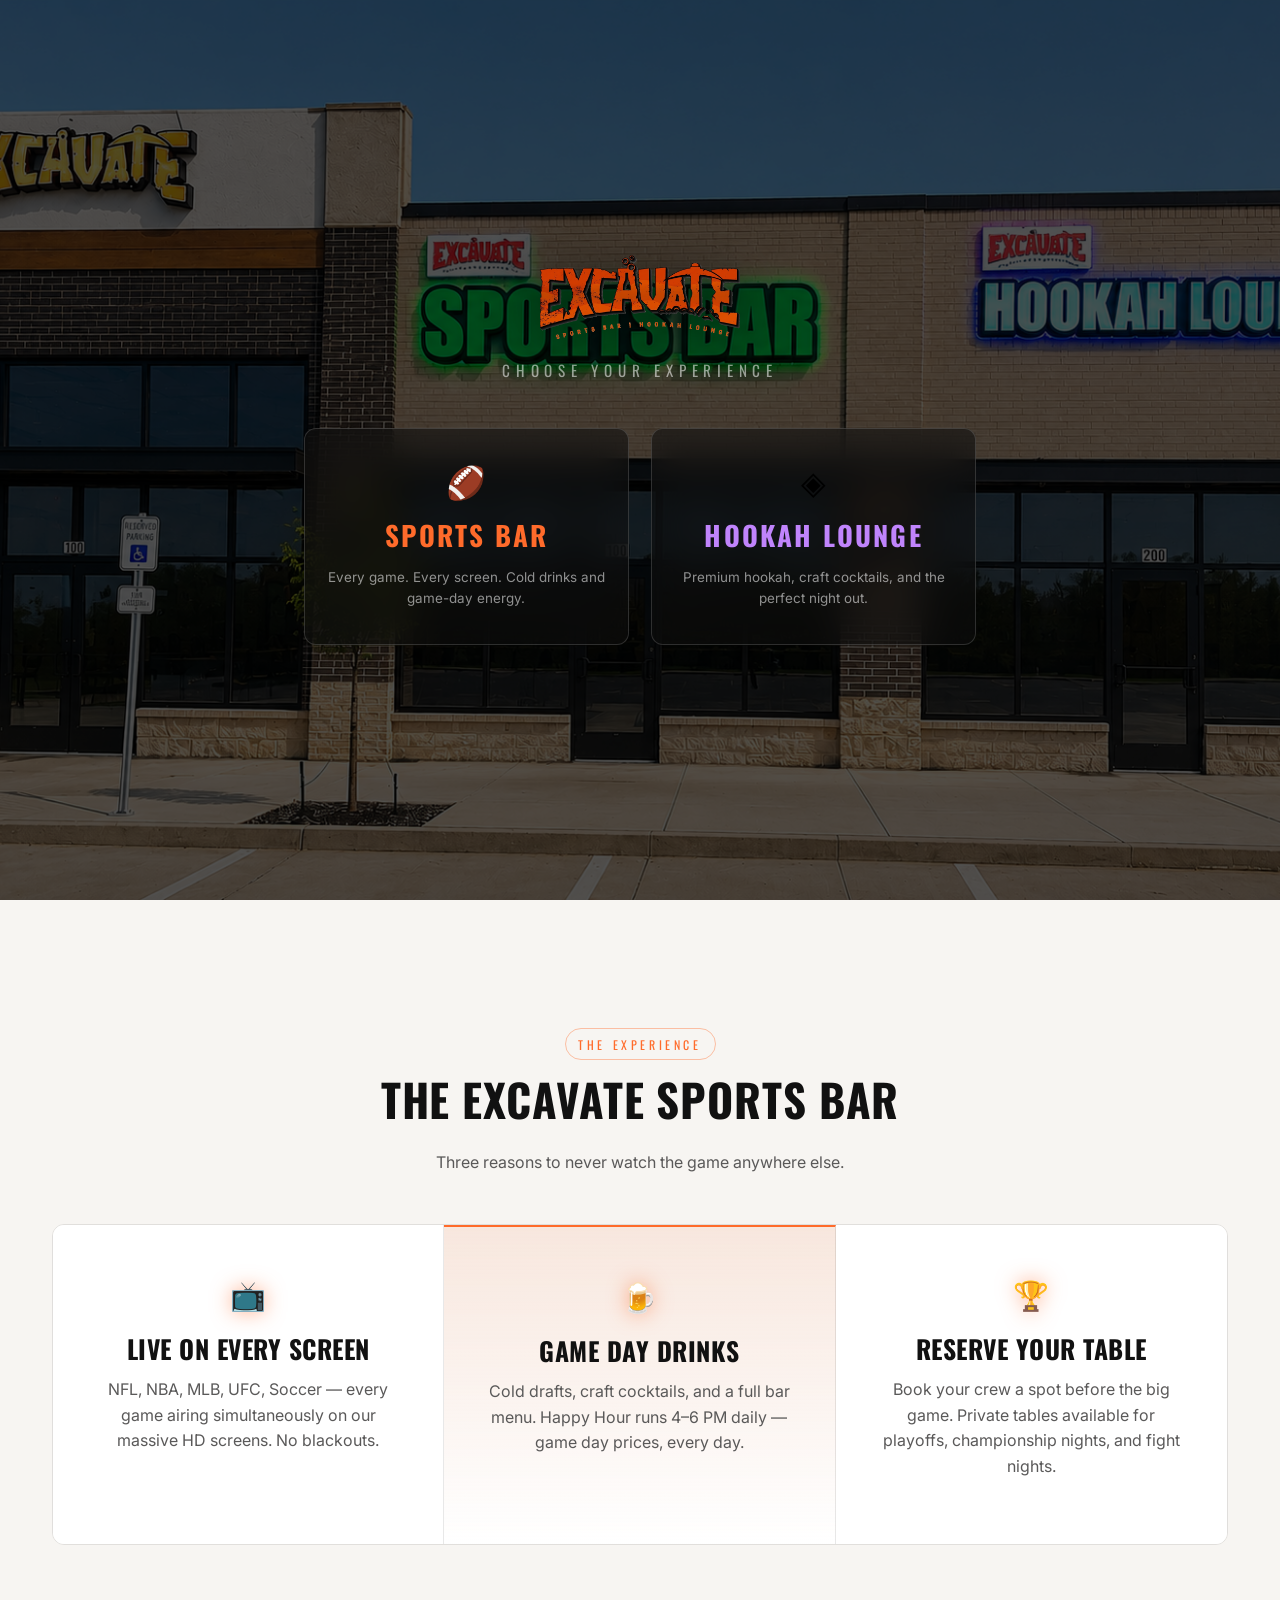
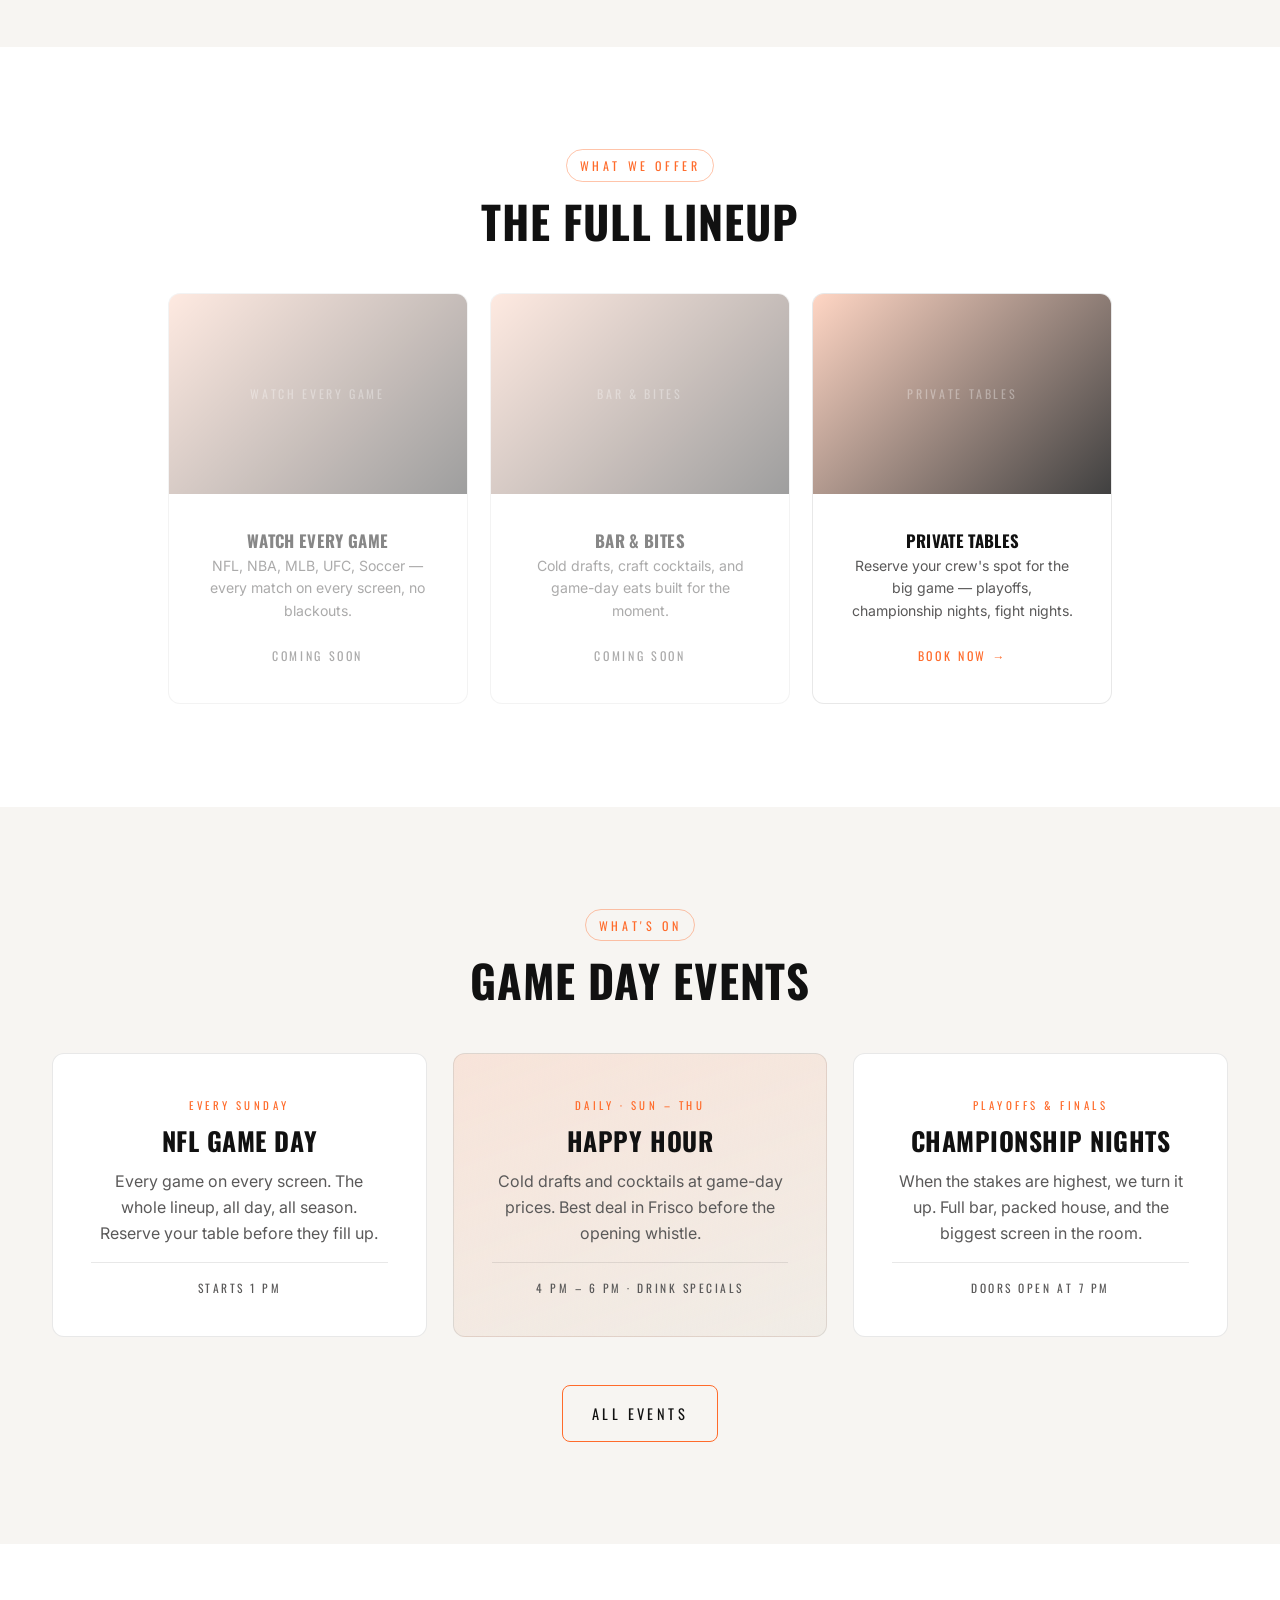
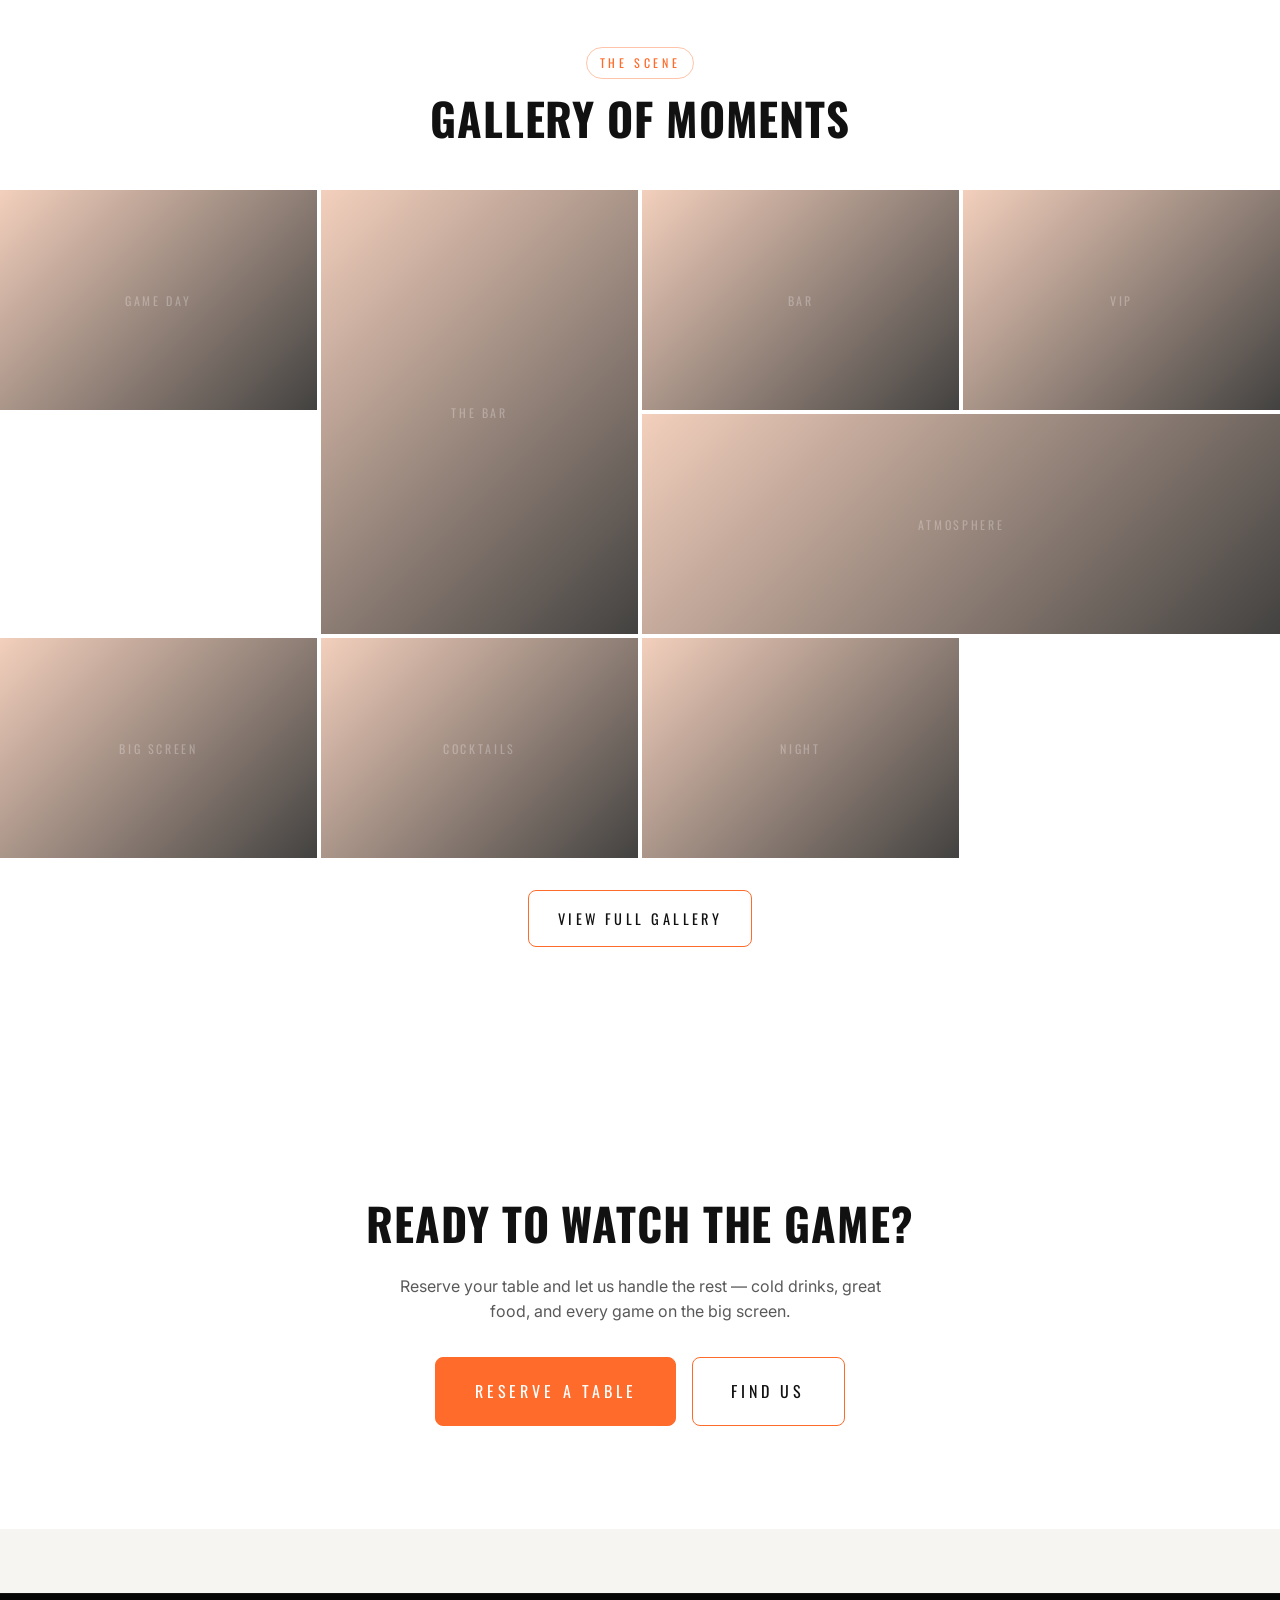
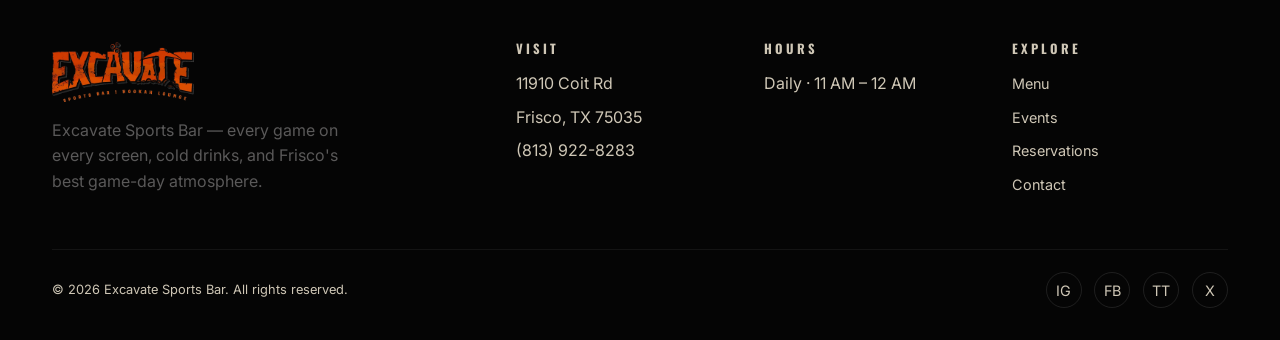
==== index.html @ d9432f72 "disabled menu button in sports mode" ====
<!DOCTYPE html>
<html lang="en">
<head>
  <meta charset="UTF-8" />
  <meta name="viewport" content="width=device-width, initial-scale=1.0" />
  <title>Excavate Hookah Lounge | Frisco, TX — Premium Hookah & Craft Cocktails</title>
  <meta name="description" content="Excavate Hookah Lounge in Frisco, TX — 40+ premium hookah flavors, craft cocktails, VIP booths, and live DJ nights. Open Sun–Thu 4PM–12AM, Fri–Sat 4PM–2AM. Reserve your table today." />
  <meta name="keywords" content="hookah lounge Frisco TX, hookah bar Frisco, hookah near me, Excavate hookah, Frisco nightlife, hookah lounge Dallas" />
  <link rel="canonical" href="https://theexcavate.com/" />
  <meta property="og:title" content="Excavate Hookah Lounge | Frisco, TX" />
  <meta property="og:description" content="40+ premium hookah flavors, craft cocktails, and VIP booths in Frisco, TX. Open Sun–Thu 4PM–12AM, Fri–Sat 4PM–2AM." />
  <meta property="og:type" content="website" />
  <meta property="og:url" content="https://theexcavate.com/" />
  <meta property="og:image" content="https://theexcavate.com/assets/soft_launch_banner.jpeg" />
  <link rel="icon" type="image/png" href="assets/logo.png" />
  <link rel="apple-touch-icon" href="assets/logo.png" />
  <link rel="preconnect" href="https://fonts.googleapis.com" />
  <link rel="preconnect" href="https://fonts.gstatic.com" crossorigin />
  <link href="https://fonts.googleapis.com/css2?family=Cormorant+Garamond:ital,wght@0,400;0,600;1,400&family=Oswald:wght@400;600;700&family=Inter:wght@300;400;500;600&display=swap" rel="stylesheet" />
  <link rel="stylesheet" href="styles.css?v=5" />
</head>
<body data-mode="sports">

  <!-- ONE-TIME SPLASH SCREEN -->
  <div class="splash" id="splash">
    <div class="splash-inner">
      <img src="assets/logo.png" class="splash-logo" alt="Excavate" />
      <p class="splash-tagline">Choose Your Experience</p>
      <div class="splash-choices">
        <button class="splash-btn splash-btn--sports" id="splashSports" type="button">
          <span class="splash-icon">🏈</span>
          <span class="splash-label">Sports Bar</span>
          <span class="splash-desc">Every game. Every screen. Cold drinks and game-day energy.</span>
        </button>
        <button class="splash-btn splash-btn--lounge" id="splashLounge" type="button">
          <span class="splash-icon">◈</span>
          <span class="splash-label">Hookah Lounge</span>
          <span class="splash-desc">Premium hookah, craft cocktails, and the perfect night out.</span>
        </button>
      </div>
    </div>
  </div>


  <!-- Nav overlay -->
  <div class="nav-overlay" id="navOverlay"></div>

  <!-- Nav drawer (outside nav to avoid stacking context issues) -->
  <ul class="nav-links" id="navLinks">
    <li><a href="index.html" class="active">Home</a></li>
    <li><a href="menu.html">Menu</a></li>
    <li><a href="events.html">Events</a></li>
    <li><a href="gallery.html">Gallery</a></li>
    <li><a href="reserve.html">Reserve</a></li>
    <li><a href="about.html">About</a></li>
    <li><a href="contact.html">Contact</a></li>
  </ul>

  <!-- NAV -->
  <nav class="nav" id="nav">
    <div class="nav-inner">
      <a href="index.html" class="nav-brand">
        <img src="assets/logo.png" alt="Excavate" />
      </a>
      <div class="nav-right">
      <div class="nav-mode-toggle" role="tablist">
        <button data-mode-btn="sports" type="button">Sports</button>
        <button data-mode-btn="lounge" type="button">Lounge</button>
      </div>
      <button class="nav-toggle" id="navToggle" aria-label="Menu">
        <span></span><span></span><span></span>
      </button>
      </div>
    </div>
  </nav>

  <!-- HERO — Sports -->
  <header class="hero-sports sports-only">
    <div class="hero-sports-inner">
      <p class="hero-sports-tagline">Where Every Game Comes Alive</p>
      <p class="hero-sports-sub">Every league. Every screen. Frisco's home for game day.</p>
      <div class="cta-row">
        <a href="reserve.html" class="btn btn-solid btn-xl">Reserve a Table</a>
        <span class="btn btn-xl btn-disabled">View Menu</span>
      </div>
    </div>
    <div class="scroll-cue">Scroll</div>
  </header>

  <!-- HERO — Lounge -->
  <header class="hero-lounge lounge-only">
    <div class="hero-lounge-inner">
      <p class="hero-lounge-sub">Where The Smoke Meets The Night</p>
      <div class="cta-row">
        <a href="reserve.html" class="btn btn-solid btn-xl">Reserve Now</a>
        <a href="menu.html" class="btn btn-xl">View Menu</a>
      </div>
    </div>
    <div class="scroll-cue">Scroll</div>
  </header>

  <!-- EXPERIENCE PILLARS — Sports -->
  <section class="section sports-only">
    <div class="container">
      <div class="text-center mb-3 reveal">
        <span class="eyebrow">The Experience</span>
        <h2>The Excavate Sports Bar</h2>
        <p class="muted" style="max-width:560px; margin:0 auto;">Three reasons to never watch the game anywhere else.</p>
      </div>
      <div class="pillars reveal">
        <div class="pillar-card">
          <div class="pillar-icon">📺</div>
          <h3>Live On Every Screen</h3>
          <p>NFL, NBA, MLB, UFC, Soccer — every game airing simultaneously on our massive HD screens. No blackouts.</p>
        </div>
        <div class="pillar-card pillar-card--center">
          <div class="pillar-icon">🍺</div>
          <h3>Game Day Drinks</h3>
          <p>Cold drafts, craft cocktails, and a full bar menu. Happy Hour runs 4–6 PM daily — game day prices, every day.</p>
        </div>
        <div class="pillar-card">
          <div class="pillar-icon">🏆</div>
          <h3>Reserve Your Table</h3>
          <p>Book your crew a spot before the big game. Private tables available for playoffs, championship nights, and fight nights.</p>
        </div>
      </div>
    </div>
  </section>

  <!-- EXPERIENCE PILLARS — Lounge -->
  <section class="section lounge-only">
    <div class="container">
      <div class="text-center mb-3 reveal">
        <span class="eyebrow">The Experience</span>
        <h2>The Excavate Experience</h2>
        <p class="muted" style="max-width:560px; margin:0 auto;">Three elements. One unforgettable night.</p>
      </div>
      <div class="pillars reveal">
        <div class="pillar-card">
          <div class="pillar-icon">◈</div>
          <h3>Premium Hookah</h3>
          <p>Over 40 hand-crafted flavors, premium coals, and expert preparation — every session, perfected.</p>
        </div>
        <div class="pillar-card pillar-card--center">
          <div class="pillar-icon">◈</div>
          <h3>The Atmosphere</h3>
          <p>Deep bass, dim lights, and smoke drifting through the air. A setting designed for the night.</p>
        </div>
        <div class="pillar-card">
          <div class="pillar-icon">◈</div>
          <h3>Food & Drinks</h3>
          <p>Craft cocktails, premium spirits, and a menu built to complement your hookah experience.</p>
        </div>
      </div>
    </div>
  </section>

  <!-- COLLECTIONS — Sports -->
  <section class="section sports-only" style="background: var(--surface);">
    <div class="container">
      <div class="text-center mb-3 reveal">
        <span class="eyebrow">What We Offer</span>
        <h2>The Full Lineup</h2>
      </div>
      <div class="collections reveal">
        <div class="collection-card" style="opacity:0.5; cursor:not-allowed;">
          <div class="collection-img"><div class="placeholder">Watch Every Game</div></div>
          <div class="collection-body">
            <h3>Watch Every Game</h3>
            <p>NFL, NBA, MLB, UFC, Soccer — every match on every screen, no blackouts.</p>
            <span class="collection-link" style="color:var(--text-dim);">Coming Soon</span>
          </div>
        </div>
        <div class="collection-card" style="opacity:0.5; cursor:not-allowed;">
          <div class="collection-img"><div class="placeholder">Bar &amp; Bites</div></div>
          <div class="collection-body">
            <h3>Bar &amp; Bites</h3>
            <p>Cold drafts, craft cocktails, and game-day eats built for the moment.</p>
            <span class="collection-link" style="color:var(--text-dim);">Coming Soon</span>
          </div>
        </div>
        <a href="reserve.html" class="collection-card">
          <div class="collection-img"><div class="placeholder">Private Tables</div></div>
          <div class="collection-body">
            <h3>Private Tables</h3>
            <p>Reserve your crew's spot for the big game — playoffs, championship nights, fight nights.</p>
            <span class="collection-link">Book Now →</span>
          </div>
        </a>
      </div>
    </div>
  </section>

  <!-- COLLECTIONS — Lounge -->
  <section class="section lounge-only" style="background: var(--surface);">
    <div class="container">
      <div class="text-center mb-3 reveal">
        <span class="eyebrow">Our Offerings</span>
        <h2>Our Collections</h2>
      </div>
      <div class="collections reveal">
        <a href="menu.html" class="collection-card">
          <div class="collection-img"><div class="placeholder">Premium Hookah</div></div>
          <div class="collection-body">
            <h3>Premium Hookah</h3>
            <p>40+ flavors. Single, double, and signature blends.</p>
            <span class="collection-link">Explore →</span>
          </div>
        </a>
        <a href="menu.html" class="collection-card">
          <div class="collection-img"><div class="placeholder">Bar & Beverages</div></div>
          <div class="collection-body">
            <h3>Bar &amp; Beverages</h3>
            <p>Handcrafted drinks designed to complement every session.</p>
            <span class="collection-link">Explore →</span>
          </div>
        </a>
        <a href="reserve.html" class="collection-card">
          <div class="collection-img"><div class="placeholder">VIP</div></div>
          <div class="collection-body">
            <h3>VIP Experience</h3>
            <p>Private booths, bottle service, and dedicated hookah hosts.</p>
            <span class="collection-link">Book Now →</span>
          </div>
        </a>
      </div>
      <div class="text-center mt-3">
        <a href="menu.html" class="btn">View Full Menu</a>
      </div>
    </div>
  </section>

  <!-- EVENTS — Sports -->
  <section class="section sports-only">
    <div class="container">
      <div class="text-center mb-3 reveal">
        <span class="eyebrow">What's On</span>
        <h2>Game Day Events</h2>
      </div>
      <div class="grid-3 reveal">
        <div class="event-card">
          <span class="event-night">Every Sunday</span>
          <h3>NFL Game Day</h3>
          <p>Every game on every screen. The whole lineup, all day, all season. Reserve your table before they fill up.</p>
          <span class="event-detail">Starts 1 PM</span>
        </div>
        <div class="event-card event-card--featured">
          <span class="event-night">Daily · Sun – Thu</span>
          <h3>Happy Hour</h3>
          <p>Cold drafts and cocktails at game-day prices. Best deal in Frisco before the opening whistle.</p>
          <span class="event-detail">4 PM – 6 PM · Drink Specials</span>
        </div>
        <div class="event-card">
          <span class="event-night">Playoffs & Finals</span>
          <h3>Championship Nights</h3>
          <p>When the stakes are highest, we turn it up. Full bar, packed house, and the biggest screen in the room.</p>
          <span class="event-detail">Doors open at 7 PM</span>
        </div>
      </div>
      <div class="text-center mt-3">
        <a href="events.html" class="btn">All Events</a>
      </div>
    </div>
  </section>

  <!-- EVENTS — Lounge -->
  <section class="section lounge-only">
    <div class="container">
      <div class="text-center mb-3 reveal">
        <span class="eyebrow">What's On</span>
        <h2>Exclusive Events</h2>
      </div>
      <div class="grid-3 reveal">
        <div class="event-card">
          <span class="event-night">Every Wednesday</span>
          <h3>Ladies Night</h3>
          <p>Complimentary hookah for the first hour. Curated cocktail menu. Your night, your rules.</p>
          <span class="event-detail">Starts 9 PM</span>
        </div>
        <div class="event-card event-card--featured">
          <span class="event-night">Sun – Thu</span>
          <h3>Happy Hour</h3>
          <p>Hookahs at $21.99. The perfect weeknight escape.</p>
          <span class="event-detail">4 PM – 6 PM · $21.99 Hookahs</span>
        </div>
        <div class="event-card">
          <span class="event-night">Every Weekend</span>
          <h3>Weekend Vibes</h3>
          <p>Live DJ sets, elevated cocktail menu, and the city's best hookah experience.</p>
          <span class="event-detail">Fri & Sat from 10 PM</span>
        </div>
      </div>
      <div class="text-center mt-3">
        <a href="events.html" class="btn">All Events</a>
      </div>
    </div>
  </section>

  <!-- GALLERY -->
  <section class="section" style="background: var(--surface);">
    <div class="container">
      <div class="text-center mb-3 reveal">
        <span class="eyebrow">The Scene</span>
        <h2>Gallery of Moments</h2>
      </div>
    </div>
    <!-- Gallery: sports labels shown in sports mode, lounge labels in lounge mode -->
    <div class="gallery-full reveal">
      <div class="gtile"><div class="placeholder sports-only">Game Day</div><div class="placeholder lounge-only">Hookah</div></div>
      <div class="gtile gtile-tall"><div class="placeholder sports-only">The Bar</div><div class="placeholder lounge-only">Lounge</div></div>
      <div class="gtile"><div class="placeholder">Bar</div></div>
      <div class="gtile"><div class="placeholder">VIP</div></div>
      <div class="gtile gtile-wide"><div class="placeholder">Atmosphere</div></div>
      <div class="gtile"><div class="placeholder sports-only">Big Screen</div><div class="placeholder lounge-only">Smoke</div></div>
      <div class="gtile"><div class="placeholder">Cocktails</div></div>
      <div class="gtile"><div class="placeholder">Night</div></div>
    </div>
    <div class="text-center" style="padding: 2rem 0 3rem;">
      <a href="gallery.html" class="btn">View Full Gallery</a>
    </div>
  </section>

  <!-- TESTIMONIALS (hidden) -->
  <section class="section" style="display:none;">
    <div class="container">
      <div class="text-center mb-3 reveal">
        <span class="eyebrow">Reviews</span>
        <h2>What Our Guests Say</h2>
      </div>
      <div class="grid-3 reveal">
        <div class="testimonial-card">
          <div class="t-stars">★★★★★</div>
          <p>"Best hookah lounge in the city. The atmosphere is unmatched — dim lights, great music, and the staff knows their craft."</p>
          <span class="t-name">— Alex M.</span>
        </div>
        <div class="testimonial-card">
          <div class="t-stars">★★★★★</div>
          <p>"Came for a birthday and they made it unforgettable. VIP booth, custom hookah blends, and cocktails that hit different."</p>
          <span class="t-name">— Priya K.</span>
        </div>
        <div class="testimonial-card">
          <div class="t-stars">★★★★★</div>
          <p>"This is our go-to spot every weekend. The vibe is always right, the hookah is always fresh, and the crew is always welcoming."</p>
          <span class="t-name">— Jordan T.</span>
        </div>
      </div>
    </div>
  </section>

  <!-- CTA — Sports -->
  <section class="section text-center sports-only" style="background: var(--surface);">
    <div class="container">
      <h2>Ready to Watch the Game?</h2>
      <p class="muted" style="max-width:520px; margin: 0 auto 2rem;">Reserve your table and let us handle the rest — cold drinks, great food, and every game on the big screen.</p>
      <div class="cta-row">
        <a href="reserve.html" class="btn btn-solid btn-xl">Reserve a Table</a>
        <a href="contact.html" class="btn btn-xl">Find Us</a>
      </div>
    </div>
  </section>

  <!-- CTA — Lounge -->
  <section class="section text-center lounge-only" style="background: var(--surface);">
    <div class="container">
      <h2>Ready for Your Night?</h2>
      <p class="muted" style="max-width:520px; margin: 0 auto 2rem;">Reserve your table, booth, or VIP section. We'll have the coals hot and your flavors ready.</p>
      <div class="cta-row">
        <a href="reserve.html" class="btn btn-solid btn-xl">Reserve Now</a>
        <a href="contact.html" class="btn btn-xl">Find Us</a>
      </div>
    </div>
  </section>

  <!-- FOOTER -->
  <footer class="footer">
    <div class="container">
      <div class="footer-inner">
        <div>
          <img src="assets/logo.png" alt="Excavate" style="height:60px; margin-bottom:1rem;" />
          <p class="muted sports-only" style="max-width:320px;">Excavate Sports Bar — every game on every screen, cold drinks, and Frisco's best game-day atmosphere.</p>
          <p class="muted lounge-only" style="max-width:320px;">Excavate Hookah Lounge — premium hookah, craft cocktails, and a nightlife experience built for those who seek more.</p>
        </div>
        <div>
          <h4>Visit</h4>
          <ul>
            <li>11910 Coit Rd</li>
            <li>Frisco, TX 75035</li>
            <li>(813) 922-8283</li>
          </ul>
        </div>
        <div>
          <h4>Hours</h4>
          <ul class="sports-only"><li>Daily · 11 AM – 12 AM</li></ul>
          <ul class="lounge-only"><li>Sun–Thu · 4 PM – 12 AM</li><li>Fri–Sat · 4 PM – 2 AM</li></ul>
        </div>
        <div>
          <h4>Explore</h4>
          <ul>
            <li><a href="menu.html">Menu</a></li>
            <li><a href="events.html">Events</a></li>
            <li><a href="reserve.html">Reservations</a></li>
            <li><a href="contact.html">Contact</a></li>
          </ul>
        </div>
      </div>
      <div class="legal">
        <span>© <span id="year"></span> <span class="sports-only">Excavate Sports Bar</span><span class="lounge-only">Excavate Hookah Lounge</span>. All rights reserved.</span>
        <div class="socials" aria-label="Social media">
          <a href="https://www.instagram.com/excavatesportsbar?igsh=MWQyMXh6aDhtbXd2bQ%3D%3D&utm_source=qr" aria-label="Instagram" target="_blank">IG</a>
          <a href="https://www.facebook.com/profile.php?id=61589511382268&mibextid=wwXIfr&rdid=In4ixU3DoGzmxq71&share_url=https%3A%2F%2Fwww.facebook.com%2Fshare%2F14dCfkYbKYc%2F%3Fmibextid%3DwwXIfr%26ref%3D1#" aria-label="Facebook" target="_blank">FB</a>
          <a href="#" aria-label="TikTok">TT</a>
          <a href="#" aria-label="X">X</a>
        </div>
      </div>
    </div>
  </footer>

  <!-- Floating social bar -->
  <div class="float-socials">
    <a href="https://www.instagram.com/excavatesportsbar?igsh=MWQyMXh6aDhtbXd2bQ%3D%3D&utm_source=qr" class="float-social-btn" aria-label="Instagram" target="_blank" href="https://www.instagram.com/excavatesportsbar?igsh=MWQyMXh6aDhtbXd2bQ%3D%3D&utm_source=qr">
      <svg viewBox="0 0 24 24" fill="currentColor"><path d="M12 2.163c3.204 0 3.584.012 4.85.07 1.366.062 2.633.334 3.608 1.308.975.975 1.246 2.242 1.308 3.608.058 1.266.07 1.646.07 4.85s-.012 3.584-.07 4.85c-.062 1.366-.334 2.633-1.308 3.608-.975.975-2.242 1.246-3.608 1.308-1.266.058-1.646.07-4.85.07s-3.584-.012-4.85-.07c-1.366-.062-2.633-.334-3.608-1.308-.975-.975-1.246-2.242-1.308-3.608C2.175 15.584 2.163 15.204 2.163 12s.012-3.584.07-4.85c.062-1.366.334-2.633 1.308-3.608.975-.975 2.242-1.246 3.608-1.308C8.416 2.175 8.796 2.163 12 2.163zm0-2.163C8.741 0 8.332.014 7.052.072 5.197.157 3.355.673 2.014 2.014.673 3.355.157 5.197.072 7.052.014 8.332 0 8.741 0 12c0 3.259.014 3.668.072 4.948.085 1.855.601 3.697 1.942 5.038 1.341 1.341 3.183 1.857 5.038 1.942C8.332 23.986 8.741 24 12 24c3.259 0 3.668-.014 4.948-.072 1.855-.085 3.697-.601 5.038-1.942 1.341-1.341 1.857-3.183 1.942-5.038.058-1.28.072-1.689.072-4.948 0-3.259-.014-3.668-.072-4.948-.085-1.855-.601-3.697-1.942-5.038C20.645.673 18.803.157 16.948.072 15.668.014 15.259 0 12 0zm0 5.838a6.162 6.162 0 1 0 0 12.324 6.162 6.162 0 0 0 0-12.324zm0 10.162a4 4 0 1 1 0-8 4 4 0 0 1 0 8zm6.406-11.845a1.44 1.44 0 1 0 0 2.881 1.44 1.44 0 0 0 0-2.881z"/></svg>
    </a>
    <a href="https://www.facebook.com/profile.php?id=61589511382268&mibextid=wwXIfr&rdid=In4ixU3DoGzmxq71&share_url=https%3A%2F%2Fwww.facebook.com%2Fshare%2F14dCfkYbKYc%2F%3Fmibextid%3DwwXIfr%26ref%3D1#" class="float-social-btn" aria-label="Facebook" target="_blank">
      <svg viewBox="0 0 24 24" fill="currentColor"><path d="M24 12.073C24 5.405 18.627 0 12 0S0 5.405 0 12.073C0 18.1 4.388 23.094 10.125 24v-8.437H7.078v-3.49h3.047V9.41c0-3.025 1.792-4.697 4.533-4.697 1.312 0 2.686.236 2.686.236v2.97h-1.513c-1.491 0-1.956.93-1.956 1.886v2.267h3.328l-.532 3.49h-2.796V24C19.612 23.094 24 18.1 24 12.073z"/></svg>
    </a>
    <span class="float-social-btn float-social-disabled" aria-label="TikTok (coming soon)">
      <svg viewBox="0 0 24 24" fill="currentColor"><path d="M19.59 6.69a4.83 4.83 0 0 1-3.77-4.25V2h-3.45v13.67a2.89 2.89 0 0 1-2.88 2.5 2.89 2.89 0 0 1-2.89-2.89 2.89 2.89 0 0 1 2.89-2.89c.28 0 .54.04.79.1V9.01a6.33 6.33 0 0 0-.79-.05 6.34 6.34 0 0 0-6.34 6.34 6.34 6.34 0 0 0 6.34 6.34 6.34 6.34 0 0 0 6.33-6.34V8.69a8.17 8.17 0 0 0 4.78 1.52V6.75a4.85 4.85 0 0 1-1.01-.06z"/></svg>
    </span>
    <span class="float-social-btn float-social-disabled" aria-label="X / Twitter (coming soon)">
      <svg viewBox="0 0 24 24" fill="currentColor"><path d="M18.244 2.25h3.308l-7.227 8.26 8.502 11.24H16.17l-4.714-6.231-5.401 6.231H2.744l7.737-8.835L1.254 2.25H8.08l4.261 5.636 5.903-5.636zm-1.161 17.52h1.833L7.084 4.126H5.117z"/></svg>
    </span>
  </div>

  <div class="mode-flash" id="modeFlash"></div>

  <script src="app.js"></script>
</body>
</html>
---- styles.css ----
/* =========================================================
   EXCAVATE — Sports Bar | Hookah Lounge
   Industrial Nightlife Dual Experience
   ========================================================= */

/* ---------- Base tokens (shared) ---------- */
:root {
  --font-display: "Oswald", "Bebas Neue", Impact, sans-serif;
  --font-body: "Inter", "Helvetica Neue", Arial, sans-serif;
  --radius: 4px;
  --radius-lg: 12px;

  --ease: cubic-bezier(0.22, 1, 0.36, 1);
  --transition-mode: 900ms var(--ease);

  /* Brand anchors — shared across both modes */
  --brand-orange: #e4572e;
  --brand-orange-hot: #ff6b2b;
  --brand-orange-deep: #b33e1d;

  /* Neutrals */
  --ink-0: #050505;
  --ink-1: #0a0a0a;
  --ink-2: #141414;
  --ink-3: #1f1f1f;
  --ink-4: #2a2a2a;
  --smoke-1: #3a3a3a;
  --smoke-2: #5a5a5a;
  --paper: #f5f1e8;
  --paper-dim: #cfc7b6;
}

/* ---------- Mode: Default (neutral, before entry) ---------- */
body {
  --bg: var(--ink-0);
  --surface: var(--ink-1);
  --surface-2: var(--ink-2);
  --text: var(--paper);
  --text-dim: var(--paper-dim);
  --primary: var(--brand-orange);
  --primary-hot: var(--brand-orange-hot);
  --accent: #ffa84d;
  --signal: #ff2d2d;
  --glow: 228, 87, 46;
  --vignette: radial-gradient(ellipse at center, rgba(0,0,0,0) 0%, rgba(0,0,0,0.7) 100%);
}

/* ---------- Mode: Sports (bright, stadium energy — white & orange) ---------- */
body[data-mode="sports"] {
  --bg: #f7f5f2;
  --surface: #ffffff;
  --surface-2: #f0ece6;
  --text: #111111;
  --text-dim: #5a5959;
  --primary: var(--brand-orange-hot);
  --primary-hot: var(--brand-orange-deep);
  --accent: #ff8c42;
  --signal: #cc1f1f;
  --glow: 255, 107, 43;
}

/* ---------- Mode: Lounge (dark, smoky, neon) ---------- */
body[data-mode="lounge"] {
  --bg: #0a0612;
  --surface: #120a1c;
  --surface-2: #1a0f26;
  --text: #ece4f5;
  --text-dim: #a99bbf;
  --primary: var(--brand-orange);
  --primary-hot: #ff8a4d;
  --accent: #c084fc;
  --signal: #ff5ca8;
  --glow: 192, 132, 252;
}

/* ---------- Reset ---------- */
*, *::before, *::after { box-sizing: border-box; }
html, body { margin: 0; padding: 0; }
html { scroll-behavior: smooth; }
body {
  background: var(--bg);
  color: var(--text);
  font-family: var(--font-body);
  font-size: 16px;
  line-height: 1.6;
  -webkit-font-smoothing: antialiased;
  transition:
    background-color var(--transition-mode),
    color var(--transition-mode);
  overflow-x: hidden;
}

img { max-width: 100%; display: block; }
a { color: var(--primary); text-decoration: none; transition: color 200ms var(--ease); }
a:hover { color: var(--primary-hot); }

h1, h2, h3, h4 {
  font-family: var(--font-display);
  font-weight: 700;
  letter-spacing: 0.02em;
  text-transform: uppercase;
  margin: 0 0 0.6em;
  line-height: 1.05;
}
h1 { font-size: clamp(2.5rem, 6vw, 5.5rem); }
h2 { font-size: clamp(1.8rem, 3.5vw, 3rem); }
h3 { font-size: clamp(1.2rem, 2vw, 1.6rem); }

p { margin: 0 0 1em; color: var(--text-dim); }

/* ---------- Layout primitives ---------- */
.container {
  width: 100%;
  max-width: 1240px;
  margin: 0 auto;
  padding: 0 clamp(1rem, 3vw, 2rem);
}

.section {
  padding: clamp(3.5rem, 8vw, 7rem) 0;
  position: relative;
}

.eyebrow {
  display: inline-block;
  font-family: var(--font-display);
  letter-spacing: 0.3em;
  font-size: 0.75rem;
  color: var(--primary);
  text-transform: uppercase;
  padding: 0.35rem 0.8rem;
  border: 1px solid rgba(var(--glow), 0.4);
  border-radius: 999px;
  margin-bottom: 1rem;
}

/* ---------- Navigation ---------- */
.nav {
  position: fixed;
  top: 0; left: 0; right: 0;
  z-index: 100;
  background: transparent;
  border-bottom: none;
  transition: background var(--transition-mode);
}
.nav-inner {
  display: flex;
  align-items: center;
  justify-content: space-between;
  padding: 0.5rem clamp(1rem, 3vw, 2rem);
  max-width: 1400px;
  margin: 0 auto;
}

/* Right side: toggle + hamburger grouped together */
.nav-right {
  display: flex;
  align-items: center;
  gap: 0.75rem;
}

/* Nav scrolled state — dark bg once past hero */
.nav.scrolled {
  background: rgba(5, 5, 5, 0.88);
  backdrop-filter: blur(14px);
  -webkit-backdrop-filter: blur(14px);
  border-bottom: 1px solid rgba(255,255,255,0.06);
}
.nav-brand {
  display: flex; align-items: center; gap: 0.6rem;
  font-family: var(--font-display); font-size: 1.25rem;
  letter-spacing: 0.18em; color: var(--text);
}
.nav-brand img { height: 120px; width: auto; transition: height 300ms var(--ease); }
.nav.scrolled .nav-brand img { height: 48px; }
.nav-links {
  display: flex; gap: 1.8rem; list-style: none; margin: 0; padding: 0;
}
.nav-links a {
  color: var(--text-dim);
  font-size: 0.85rem;
  letter-spacing: 0.18em;
  text-transform: uppercase;
  font-family: var(--font-display);
  position: relative;
}
.nav-links a:hover { color: var(--text); }
.nav-links a::after {
  content: ""; position: absolute; bottom: -6px; left: 0;
  width: 0; height: 2px; background: var(--primary);
  transition: width 300ms var(--ease);
}
.nav-links a:hover::after, .nav-links a.active::after { width: 100%; }

.nav-mode-toggle {
  display: flex;
  align-items: center;
  gap: 0.5rem;
  background: rgba(255,255,255,0.04);
  border: 1px solid rgba(255,255,255,0.08);
  border-radius: 999px;
  padding: 4px;
}
.nav-mode-toggle button {
  background: transparent;
  border: none;
  color: var(--text-dim);
  font-family: var(--font-display);
  font-size: 0.7rem;
  letter-spacing: 0.2em;
  text-transform: uppercase;
  padding: 0.4rem 0.9rem;
  border-radius: 999px;
  cursor: pointer;
  transition: all 300ms var(--ease);
}
.nav-mode-toggle button.active {
  background: var(--primary);
  color: #0a0a0a;
  box-shadow: 0 0 20px rgba(var(--glow), 0.55);
}

/* Hamburger — always visible */
.nav-toggle {
  display: block;
  background: none; border: none; color: var(--text); cursor: pointer;
  padding: 0.5rem;
}
.nav-toggle span {
  display: block; width: 22px; height: 2px;
  background: var(--text); margin: 5px 0;
  transition: transform 250ms var(--ease), opacity 250ms var(--ease);
}

/* Nav links — right-side drawer (35% wide) */
.nav-links {
  position: fixed; top: 0; right: 0; bottom: 0;
  width: 35%; min-width: 240px; max-width: 380px;
  flex-direction: column; gap: 1.6rem;
  padding: 5rem 2rem 2rem;
  background: rgba(8,8,8,0.98);
  backdrop-filter: blur(12px);
  border-left: 1px solid rgba(255,255,255,0.08);
  box-shadow: -8px 0 40px rgba(0,0,0,0.6);
  transform: translateX(100%); opacity: 0; pointer-events: none;
  transition: transform 300ms var(--ease), opacity 300ms var(--ease);
  z-index: 999;
  overflow-y: auto;
}
.nav-links.open { transform: translateX(0); opacity: 1; pointer-events: auto; }

/* Overlay behind the drawer */
.nav-overlay {
  position: fixed; inset: 0;
  background: rgba(0,0,0,0.55);
  backdrop-filter: blur(2px);
  opacity: 0; pointer-events: none;
  transition: opacity 300ms var(--ease);
  z-index: 998;
}
.nav-overlay.open { opacity: 1; pointer-events: auto; }

/* ---------- Buttons ---------- */
.btn {
  display: inline-flex; align-items: center; gap: 0.6rem;
  padding: 1rem 1.8rem;
  font-family: var(--font-display);
  font-size: 0.9rem;
  letter-spacing: 0.24em;
  text-transform: uppercase;
  border-radius: 8px;
  border: 1px solid var(--primary);
  color: var(--text);
  background: transparent;
  cursor: pointer;
  transition: all 300ms var(--ease);
  position: relative; overflow: hidden;
}
.btn::before {
  content: ""; position: absolute; inset: 0;
  background: var(--primary); transform: translateX(-101%);
  transition: transform 350ms var(--ease); z-index: -1;
}
.btn:hover {
  color: #0a0a0a;
  box-shadow: 0 0 28px rgba(var(--glow), 0.55);
  border-color: var(--primary-hot);
}
.btn:hover::before { transform: translateX(0); }

.btn-solid {
  background: var(--primary); color: #0a0a0a;
  border-color: var(--primary);
}
.btn-solid::before { display: none; }
.btn-solid:hover {
  background: var(--primary-hot);
  box-shadow: 0 0 32px rgba(var(--glow), 0.7);
}

.btn-ghost {
  border-color: rgba(255,255,255,0.2);
}
.btn-ghost::before { background: rgba(255,255,255,0.1); }
.btn-ghost:hover { color: var(--text); border-color: rgba(255,255,255,0.5); }

.btn-xl { padding: 1.3rem 2.4rem; font-size: 1rem; }

.btn-disabled {
  opacity: 0.4;
  cursor: not-allowed;
  pointer-events: none;
}

/* ---------- Dual-Mode Hero (Home) ---------- */
.hero-dual {
  position: relative;
  min-height: 100vh;
  display: flex; align-items: center; justify-content: center;
  overflow: hidden;
  padding: 6rem 1rem 4rem;
}
.hero-dual::before {
  content: ""; position: absolute; inset: 0;
  background:
    radial-gradient(ellipse at 30% 20%, rgba(255, 107, 43, 0.25) 0%, transparent 55%),
    radial-gradient(ellipse at 70% 80%, rgba(192, 132, 252, 0.22) 0%, transparent 55%),
    linear-gradient(180deg, rgba(0,0,0,0.6) 0%, rgba(0,0,0,0.9) 100%);
  pointer-events: none;
  animation: heroGradient 16s ease-in-out infinite;
}
@keyframes heroGradient {
  0%, 100% { opacity: 1; }
  50% { opacity: 0.7; }
}

.hero-dual-inner {
  position: relative; z-index: 2;
  text-align: center;
  max-width: 1000px;
}
.hero-logo { width: min(80vw, 560px); margin: 0 auto 2rem; filter: drop-shadow(0 10px 40px rgba(var(--glow), 0.4)); }
.hero-tagline {
  font-family: var(--font-display);
  letter-spacing: 0.3em; text-transform: uppercase;
  font-size: clamp(0.85rem, 1.5vw, 1.1rem);
  color: var(--text-dim); margin-bottom: 3rem;
}
.hero-tagline span {
  display: inline-block; padding: 0 0.8rem;
  position: relative;
}
.hero-tagline span + span::before {
  content: "|";
  position: absolute; left: -0.2rem; color: var(--primary);
}

.mode-choose {
  display: grid;
  grid-template-columns: 1fr 1fr;
  gap: 2rem;
  max-width: 800px;
  margin: 0 auto;
}
@media (max-width: 720px) {
  .mode-choose { grid-template-columns: 1fr; gap: 1rem; }
}

.mode-card {
  position: relative;
  padding: 2.4rem 1.6rem;
  border: 1px solid rgba(255,255,255,0.12);
  border-radius: var(--radius-lg);
  background: rgba(20, 20, 20, 0.55);
  backdrop-filter: blur(14px);
  -webkit-backdrop-filter: blur(14px);
  text-align: left;
  transition: all 400ms var(--ease);
  cursor: pointer; overflow: hidden;
  color: var(--text);
}
.mode-card::before {
  content: ""; position: absolute; inset: 0;
  background: radial-gradient(circle at 50% 0%, rgba(var(--card-glow), 0.35) 0%, transparent 70%);
  opacity: 0; transition: opacity 500ms var(--ease);
}
.mode-card--sports { --card-glow: 255, 107, 43; }
.mode-card--lounge { --card-glow: 192, 132, 252; }
.mode-card:hover {
  transform: translateY(-6px);
  border-color: rgba(var(--card-glow), 0.6);
  box-shadow: 0 20px 60px rgba(var(--card-glow), 0.25);
}
.mode-card:hover::before { opacity: 1; }
.mode-card h2 { color: var(--text); margin-bottom: 0.3rem; }
.mode-card p { color: var(--text-dim); margin-bottom: 1.4rem; }
.mode-card .icon {
  font-size: 2.4rem; margin-bottom: 1rem;
  display: block;
}
.mode-card .enter {
  display: inline-flex; align-items: center; gap: 0.5rem;
  font-family: var(--font-display); letter-spacing: 0.24em;
  font-size: 0.85rem; text-transform: uppercase;
  color: rgba(var(--card-glow), 1);
}
.mode-card .enter::after {
  content: "→"; transition: transform 300ms var(--ease);
}
.mode-card:hover .enter::after { transform: translateX(6px); }

/* ---------- Scroll cue ---------- */
.scroll-cue {
  position: absolute; bottom: 24px; left: 50%;
  transform: translateX(-50%);
  color: rgba(255,255,255,0.6); font-size: 0.7rem;
  letter-spacing: 0.3em; text-transform: uppercase;
  font-family: var(--font-display);
  animation: float 2.4s ease-in-out infinite;
}
.scroll-cue::after {
  content: ""; display: block; width: 1px; height: 28px;
  background: linear-gradient(180deg, var(--primary), transparent);
  margin: 0.6rem auto 0;
}
@keyframes float {
  0%, 100% { transform: translate(-50%, 0); }
  50%   { transform: translate(-50%, 6px); }
}

/* ---------- Smoke & lights overlay ---------- */
.atmosphere {
  position: absolute; inset: 0; pointer-events: none; overflow: hidden; z-index: 1;
}
.smoke-blob {
  position: absolute;
  width: 600px; height: 600px; border-radius: 50%;
  background: radial-gradient(circle, rgba(255,255,255,0.06) 0%, transparent 60%);
  filter: blur(40px);
  animation: smokeDrift 22s ease-in-out infinite;
}
.smoke-blob.s1 { top: -200px; left: -150px; animation-delay: 0s; }
.smoke-blob.s2 { bottom: -200px; right: -150px; animation-delay: -7s;
  background: radial-gradient(circle, rgba(var(--glow), 0.08) 0%, transparent 60%); }
.smoke-blob.s3 { top: 30%; right: 20%; width: 400px; height: 400px; animation-delay: -14s; }

@keyframes smokeDrift {
  0%, 100% { transform: translate(0, 0) scale(1); opacity: 0.55; }
  50%      { transform: translate(40px, -30px) scale(1.15); opacity: 0.8; }
}

.stadium-lights {
  position: absolute; inset: 0; opacity: 0;
  background:
    radial-gradient(ellipse at 20% 0%, rgba(255,107,43,0.15) 0%, transparent 40%),
    radial-gradient(ellipse at 80% 0%, rgba(255,209,102,0.10) 0%, transparent 40%);
  transition: opacity 900ms var(--ease);
}
body[data-mode="sports"] .stadium-lights { opacity: 1; }

/* ---------- Stat strip ---------- */
.stat-strip {
  display: grid;
  grid-template-columns: repeat(4, 1fr);
  gap: 2rem;
  padding: 2.6rem 0;
  border-top: 1px solid rgba(255,255,255,0.08);
  border-bottom: 1px solid rgba(255,255,255,0.08);
}
@media (max-width: 720px) { .stat-strip { grid-template-columns: repeat(2, 1fr); gap: 1.4rem; } }
.stat-strip > div { text-align: center; }
.stat-strip .n {
  font-family: var(--font-display);
  font-size: clamp(2rem, 4vw, 3.4rem); color: var(--primary); display: block;
  text-shadow: 0 0 24px rgba(var(--glow), 0.45);
}
.stat-strip .l {
  font-family: var(--font-display);
  font-size: 0.7rem; letter-spacing: 0.3em;
  color: var(--text-dim); text-transform: uppercase;
}

/* ---------- Cards & grids ---------- */
.grid-3 {
  display: grid; gap: 1.6rem;
  grid-template-columns: repeat(auto-fit, minmax(280px, 1fr));
}
.grid-2 {
  display: grid; gap: 2rem;
  grid-template-columns: repeat(auto-fit, minmax(320px, 1fr));
}

.card {
  background: var(--surface);
  border: 1px solid rgba(255,255,255,0.08);
  border-radius: var(--radius-lg);
  padding: 1.8rem;
  transition: transform 300ms var(--ease), border-color 300ms var(--ease), box-shadow 300ms var(--ease);
}
.card:hover {
  transform: translateY(-4px);
  border-color: rgba(var(--glow), 0.45);
  box-shadow: 0 14px 40px rgba(var(--glow), 0.18);
}
.card h3 { margin-bottom: 0.3rem; }

/* ---------- Game / Match cards ---------- */
.match-card {
  background: var(--surface);
  border: 1px solid rgba(255,255,255,0.08);
  border-radius: var(--radius-lg);
  padding: 1.4rem;
  display: flex; flex-direction: column; gap: 1rem;
  position: relative; overflow: hidden;
}
.match-card .league {
  font-family: var(--font-display);
  letter-spacing: 0.24em; font-size: 0.7rem;
  color: var(--primary); text-transform: uppercase;
}
.match-card .time {
  font-family: var(--font-display); color: var(--text-dim);
  font-size: 0.8rem; letter-spacing: 0.15em;
}
.match-card .teams {
  display: flex; justify-content: space-between; align-items: center;
  font-family: var(--font-display); font-size: 1.4rem;
  text-transform: uppercase;
}
.match-card .vs { color: var(--text-dim); font-size: 0.8rem; }
.match-card .live {
  position: absolute; top: 1rem; right: 1rem;
  padding: 0.2rem 0.6rem; border-radius: 999px;
  background: var(--signal);
  color: white; font-size: 0.65rem; letter-spacing: 0.2em;
  font-family: var(--font-display);
  animation: pulse 1.6s infinite;
}
@keyframes pulse {
  0%, 100% { box-shadow: 0 0 0 0 rgba(255,45,45,0.6); }
  70% { box-shadow: 0 0 0 12px rgba(255,45,45,0); }
}

/* ---------- Hookah flavor cards ---------- */
.flavor-card {
  position: relative;
  padding: 1.6rem;
  background: linear-gradient(180deg, var(--surface), var(--surface-2));
  border: 1px solid rgba(var(--glow), 0.15);
  border-radius: var(--radius-lg);
  overflow: hidden;
  transition: all 400ms var(--ease);
}
.flavor-card::before {
  content: ""; position: absolute; inset: 0;
  background: radial-gradient(circle at 50% 0%, rgba(var(--glow), 0.25) 0%, transparent 60%);
  opacity: 0; transition: opacity 400ms var(--ease);
}
.flavor-card:hover { border-color: rgba(var(--glow), 0.5); transform: translateY(-4px); }
.flavor-card:hover::before { opacity: 1; }
.flavor-card h4 {
  font-family: var(--font-display); font-size: 1.1rem;
  letter-spacing: 0.12em; margin-bottom: 0.2rem;
  position: relative; z-index: 1;
}
.flavor-card .notes {
  font-size: 0.85rem; color: var(--text-dim);
  position: relative; z-index: 1;
}
.flavor-card .price {
  position: absolute; top: 1.4rem; right: 1.4rem;
  font-family: var(--font-display); color: var(--primary);
  font-size: 1.1rem; z-index: 1;
}

/* ---------- Menu list ---------- */
.menu-list { list-style: none; margin: 0; padding: 0; }
.menu-list li {
  display: grid;
  grid-template-columns: 1fr auto;
  gap: 1rem;
  padding: 1rem 0;
  border-bottom: 1px dashed rgba(255,255,255,0.08);
  align-items: baseline;
}
.menu-list li:last-child { border-bottom: none; }
.menu-list .item-name {
  font-family: var(--font-display);
  font-size: 1.05rem; letter-spacing: 0.08em;
  text-transform: uppercase; color: var(--text);
}
.menu-list .item-desc { display: block; color: var(--text-dim); font-size: 0.85rem; margin-top: 0.2rem; letter-spacing: 0; text-transform: none; font-family: var(--font-body); }
.menu-list .item-price {
  font-family: var(--font-display); color: var(--primary);
  font-size: 1.05rem;
}

/* Menu tabs */
.menu-tabs {
  display: flex; gap: 0.6rem; flex-wrap: wrap;
  margin-bottom: 2.4rem; justify-content: center;
}
.menu-tab {
  background: transparent;
  border: 1px solid rgba(255,255,255,0.12);
  color: var(--text-dim);
  padding: 0.7rem 1.4rem;
  font-family: var(--font-display);
  letter-spacing: 0.2em; text-transform: uppercase;
  font-size: 0.75rem;
  border-radius: 999px; cursor: pointer;
  transition: all 250ms var(--ease);
}
.menu-tab:hover { color: var(--text); border-color: var(--primary); }
.menu-tab.active {
  background: var(--primary); color: #0a0a0a;
  border-color: var(--primary);
  box-shadow: 0 0 20px rgba(var(--glow), 0.4);
}

.menu-panel { display: none; }
.menu-panel.active { display: block; animation: fadeInUp 500ms var(--ease); }
@keyframes fadeInUp {
  from { opacity: 0; transform: translateY(12px); }
  to   { opacity: 1; transform: translateY(0); }
}

/* ---------- Combo featured ---------- */
.combo-card {
  background: linear-gradient(135deg, rgba(var(--glow), 0.1) 0%, var(--surface-2) 60%);
  border: 1px solid rgba(var(--glow), 0.3);
  padding: 2rem;
  border-radius: var(--radius-lg);
  position: relative; overflow: hidden;
}
.combo-card .pill {
  display: inline-block; padding: 0.3rem 0.7rem;
  border-radius: 999px; font-size: 0.65rem;
  font-family: var(--font-display); letter-spacing: 0.24em;
  text-transform: uppercase; color: #0a0a0a;
  background: var(--primary);
  margin-bottom: 0.8rem;
}
.combo-card .price-big {
  font-family: var(--font-display);
  font-size: 2.4rem; color: var(--primary);
  display: block; margin-top: 0.8rem;
  text-shadow: 0 0 28px rgba(var(--glow), 0.4);
}
.combo-card ul { list-style: none; padding: 0; margin: 1rem 0; }
.combo-card li { padding: 0.3rem 0; color: var(--text-dim); }
.combo-card li::before { content: "▸ "; color: var(--primary); }

/* ---------- Gallery ---------- */
.gallery {
  display: grid;
  gap: 4px;
  grid-template-columns: repeat(auto-fit, minmax(240px, 1fr));
  grid-auto-rows: 220px;
}
.gallery .tile {
  position: relative; overflow: hidden;
  border-radius: var(--radius);
  background: var(--surface-2);
  cursor: pointer;
}
.gallery .tile.wide { grid-column: span 2; }
.gallery .tile.tall { grid-row: span 2; }
.gallery .tile::before {
  content: ""; position: absolute; inset: 0;
  background: linear-gradient(180deg, transparent 50%, rgba(0,0,0,0.7) 100%);
  z-index: 1;
}
.gallery .tile .label {
  position: absolute; left: 1rem; bottom: 0.8rem; z-index: 2;
  font-family: var(--font-display); letter-spacing: 0.2em;
  text-transform: uppercase; font-size: 0.75rem;
  color: var(--paper);
}
.gallery .tile .placeholder {
  width: 100%; height: 100%;
  background: linear-gradient(135deg,
    rgba(var(--glow), 0.25) 0%,
    rgba(0,0,0,0.8) 100%);
  display: flex; align-items: center; justify-content: center;
  font-family: var(--font-display); color: rgba(255,255,255,0.5);
  letter-spacing: 0.2em; font-size: 0.8rem; text-transform: uppercase;
  transition: transform 500ms var(--ease);
}
.gallery .tile:hover .placeholder { transform: scale(1.06); }
@media (max-width: 720px) {
  .gallery .tile.wide, .gallery .tile.tall { grid-column: span 1; grid-row: span 1; }
}

/* ---------- Reservation form ---------- */
.form-grid {
  display: grid;
  grid-template-columns: 1fr 1fr;
  gap: 1.2rem;
}
@media (max-width: 640px) { .form-grid { grid-template-columns: 1fr; } }
.form-grid .full { grid-column: 1 / -1; }

.field {
  display: flex; flex-direction: column; gap: 0.4rem;
}
.field label {
  font-family: var(--font-display);
  font-size: 0.7rem; letter-spacing: 0.24em;
  color: var(--text-dim); text-transform: uppercase;
}
.field input, .field select, .field textarea {
  background: var(--surface);
  border: 1px solid rgba(255,255,255,0.12);
  color: var(--text);
  padding: 0.9rem 1rem;
  border-radius: var(--radius);
  font-family: inherit; font-size: 1rem;
  transition: border-color 250ms var(--ease), box-shadow 250ms var(--ease);
}
.field input:focus, .field select:focus, .field textarea:focus {
  outline: none;
  border-color: var(--primary);
  box-shadow: 0 0 0 3px rgba(var(--glow), 0.2);
}
.field textarea { resize: vertical; min-height: 120px; }

/* ---------- Info / contact blocks ---------- */
.info-grid { display: grid; gap: 2rem; grid-template-columns: repeat(auto-fit, minmax(240px, 1fr)); }
.info-block .label {
  font-family: var(--font-display);
  font-size: 0.7rem; letter-spacing: 0.24em;
  color: var(--primary); text-transform: uppercase;
  margin-bottom: 0.4rem;
}
.info-block .value {
  font-family: var(--font-display);
  font-size: 1.1rem; letter-spacing: 0.05em;
  color: var(--text);
}

.map-embed {
  background: var(--surface-2);
  border: 1px solid rgba(255,255,255,0.08);
  border-radius: var(--radius-lg);
  aspect-ratio: 16 / 9;
  display: flex; align-items: center; justify-content: center;
  color: var(--text-dim);
  font-family: var(--font-display);
  letter-spacing: 0.24em; text-transform: uppercase;
  font-size: 0.8rem;
}

/* ---------- Footer ---------- */
.footer {
  background: var(--ink-0);
  border-top: 1px solid rgba(255,255,255,0.06);
  padding: 3rem 0 2rem;
  margin-top: 4rem;
}
.footer-inner {
  display: grid;
  grid-template-columns: 2fr 1fr 1fr 1fr;
  gap: 2rem;
}
@media (max-width: 900px) { .footer-inner { grid-template-columns: 1fr 1fr; } }
@media (max-width: 540px) { .footer-inner { grid-template-columns: 1fr; } }

.footer h4 {
  font-size: 0.8rem; letter-spacing: 0.24em; color: var(--primary);
  margin-bottom: 1rem;
}
.footer ul { list-style: none; padding: 0; margin: 0; }
.footer li { margin-bottom: 0.5rem; }
.footer a { color: var(--text-dim); font-size: 0.9rem; }
.footer a:hover { color: var(--text); }
.footer .legal {
  border-top: 1px solid rgba(255,255,255,0.06);
  margin-top: 2.4rem; padding-top: 1.4rem;
  display: flex; justify-content: space-between; align-items: center; flex-wrap: wrap; gap: 1rem;
  color: var(--text-dim); font-size: 0.8rem;
}
.footer .socials { display: flex; gap: 0.8rem; }
.footer .socials a {
  width: 36px; height: 36px;
  border: 1px solid rgba(255,255,255,0.1);
  border-radius: 50%;
  display: inline-flex; align-items: center; justify-content: center;
  transition: all 250ms var(--ease);
}
.footer .socials a:hover {
  border-color: var(--primary); color: var(--primary);
  box-shadow: 0 0 18px rgba(var(--glow), 0.35);
}

/* ---------- Page headers (inner pages) ---------- */
.page-header {
  padding: 9rem 0 3rem;
  text-align: center; position: relative;
  border-bottom: 1px solid rgba(255,255,255,0.06);
  overflow: hidden;
}
.page-header .atmosphere { z-index: 0; }
.page-header > * { position: relative; z-index: 1; }
.page-header h1 { margin-bottom: 0.4rem; }
.page-header p { max-width: 600px; margin: 0 auto; }

/* ---------- Mode-switch flash overlay ---------- */
.mode-flash {
  display: none;
}

/* ---------- Utilities ---------- */
.text-center { text-align: center; }
.muted { color: var(--text-dim); }
.orange { color: var(--primary); }
.mt-1 { margin-top: 1rem; } .mt-2 { margin-top: 2rem; } .mt-3 { margin-top: 3rem; }
.mb-1 { margin-bottom: 1rem; } .mb-2 { margin-bottom: 2rem; } .mb-3 { margin-bottom: 3rem; }
.cta-row { display: flex; gap: 1rem; flex-wrap: wrap; justify-content: center; }

/* Reveal-on-scroll */
.reveal { opacity: 0; transform: translateY(30px); transition: opacity 800ms var(--ease), transform 800ms var(--ease); }
.reveal.in { opacity: 1; transform: translateY(0); }

/* Swipe cue for mobile */
.swipe-cue {
  display: none;
  position: fixed; bottom: 1.5rem; left: 50%; transform: translateX(-50%);
  font-family: var(--font-display); letter-spacing: 0.2em; text-transform: uppercase;
  font-size: 0.7rem; color: var(--text-dim);
  background: rgba(0,0,0,0.6); padding: 0.4rem 0.9rem; border-radius: 999px;
  backdrop-filter: blur(10px);
  z-index: 50; pointer-events: none;
  opacity: 0; transition: opacity 400ms var(--ease);
}
@media (max-width: 720px) {
  .swipe-cue.show { display: block; opacity: 1; animation: fadeOutLater 3s forwards; }
}
@keyframes fadeOutLater {
  0% { opacity: 0; } 15% { opacity: 1; } 80% { opacity: 1; } 100% { opacity: 0; }
}

/* ---------- Menu Hero ---------- */
.menu-hero {
  position: relative;
  min-height: 55vh;
  display: flex;
  align-items: center;
  justify-content: center;
  background-image: url('assets/hero-bg.png');
  background-size: cover;
  background-position: center;
  padding: calc(120px + 3rem) 1rem 4rem;
  overflow: hidden;
}
.menu-hero::before {
  content: ""; position: absolute; inset: 0;
  background: linear-gradient(180deg, rgba(0,0,0,0.55) 0%, rgba(0,0,0,0.8) 100%);
  pointer-events: none;
}
.menu-hero-inner {
  position: relative; z-index: 1;
  text-align: center;
  width: 100%;
}
.menu-hero-title {
  font-family: var(--font-display);
  font-size: clamp(3.5rem, 10vw, 7rem);
  font-weight: 700;
  color: #fff;
  letter-spacing: 0.05em;
  text-transform: uppercase;
  margin: 0 0 0.5rem;
  line-height: 1;
}
.menu-hero-divider {
  width: 80px; height: 2px;
  background: var(--primary);
  margin: 0.8rem auto;
}
.menu-hero-sub {
  font-size: clamp(0.9rem, 1.8vw, 1.1rem);
  color: rgba(255,255,255,0.75);
  max-width: 560px; margin: 0 auto;
  font-style: italic;
  font-family: var(--font-body);
}

/* ---------- Hookah Menu (Ghazal-style list) ---------- */
.hk-section { margin-bottom: 3.5rem; }

.hk-heading {
  font-family: 'Cormorant Garamond', Georgia, serif !important;
  font-size: clamp(1.4rem, 2.5vw, 1.9rem) !important;
  font-weight: 600 !important;
  color: var(--primary) !important;
  text-transform: none !important;
  letter-spacing: 0.02em !important;
  border-bottom: 1px solid rgba(var(--glow), 0.3);
  padding-bottom: 0.6rem;
  margin-bottom: 0;
}

.hk-list {
  display: grid;
  grid-template-columns: 1fr 1fr;
  column-gap: 3rem;
}
@media (max-width: 640px) { .hk-list { grid-template-columns: 1fr; } }

.hk-item {
  display: flex;
  align-items: center;
  padding: 0.85rem 0;
  border-bottom: 1px solid rgba(255,255,255,0.06);
}
.hk-name {
  font-size: 1rem;
  color: var(--text);
  white-space: nowrap;
  font-family: var(--font-body);
  font-weight: 400;
  flex-shrink: 0;
}
.hk-dots {
  flex: 1;
  height: 1px;
  background-image: repeating-linear-gradient(
    to right,
    rgba(255,255,255,0.2) 0px,
    rgba(255,255,255,0.2) 4px,
    transparent 4px,
    transparent 10px
  );
  margin: 0 0.8rem;
  min-width: 20px;
}
.hk-price {
  color: var(--primary);
  font-family: var(--font-display);
  font-size: 0.95rem;
  letter-spacing: 0.05em;
  white-space: nowrap;
  flex-shrink: 0;
}

.hk-policy {
  text-align: center;
  border-top: 1px solid rgba(255,255,255,0.08);
  padding-top: 2.5rem;
  margin-top: 1rem;
}
.hk-policy h4 {
  color: var(--primary);
  font-size: 1rem; letter-spacing: 0.2em;
  margin-bottom: 0.6rem;
}
.hk-policy p {
  color: var(--text-dim);
  font-size: 0.95rem;
  margin-bottom: 0.3rem;
}
.hk-note {
  font-style: italic;
  font-size: 0.82rem !important;
  margin-top: 1rem !important;
  max-width: 600px;
  margin-left: auto !important;
  margin-right: auto !important;
}

/* ---------- Menu: lounge mode shows only hookah ---------- */
body[data-mode="lounge"] .sports-only { display: none !important; visibility: hidden !important; }
body[data-mode="lounge"] .menu-panel:not(.lounge-always-show) { display: none !important; }
body[data-mode="lounge"] .lounge-always-show { display: block !important; visibility: visible !important; }
body[data-mode="sports"] .lounge-only { display: none; }

/* Brand section within hookah menu */
.hookah-brands { display: flex; flex-direction: column; gap: 3rem; }
.brand-title {
  font-family: var(--font-display);
  font-size: 1rem; letter-spacing: 0.3em;
  text-transform: uppercase;
  color: var(--primary);
  border-bottom: 1px solid rgba(var(--glow), 0.3);
  padding-bottom: 0.6rem;
  margin-bottom: 1.2rem;
}

/* ---------- Lounge Hero ---------- */
.hero-lounge {
  position: relative;
  min-height: 100vh;
  display: flex; align-items: center; justify-content: center;
  overflow: hidden;
  padding: 6rem 1rem 4rem;
  background-image: url('assets/hero-bg.png');
  background-size: cover;
  background-position: center;
  background-repeat: no-repeat;
}
.hero-lounge::before {
  content: ""; position: absolute; inset: 0;
  background: linear-gradient(180deg, rgba(0,0,0,0.45) 0%, rgba(0,0,0,0.7) 100%);
  pointer-events: none;
}
.hero-lounge-inner {
  position: relative; z-index: 2;
  text-align: center;
  max-width: 900px;
}
.hero-lounge-sub {
  font-family: 'Cormorant Garamond', 'Georgia', serif;
  font-size: clamp(1.4rem, 3vw, 2.2rem);
  font-style: italic;
  color: #fff;
  letter-spacing: 0.08em;
  margin-bottom: 2.5rem;
  font-weight: 400;
  text-shadow: 0 2px 20px rgba(0,0,0,0.6);
}

/* Sports mode — light theme overrides */

/* Nav scrolled */
body[data-mode="sports"] .nav.scrolled {
  background: rgba(255, 255, 255, 0.95);
  border-bottom: 1px solid rgba(0, 0, 0, 0.09);
  box-shadow: 0 2px 20px rgba(0,0,0,0.08);
}
body[data-mode="sports"] .nav-toggle span {
  background: var(--text);
}
body[data-mode="sports"] .nav-mode-toggle {
  background: rgba(0,0,0,0.06);
  border-color: rgba(0,0,0,0.1);
}
body[data-mode="sports"] .nav-mode-toggle button {
  color: #555;
}
body[data-mode="sports"] .nav-links {
  background: rgba(255,255,255,0.98);
  border-left: 1px solid rgba(0,0,0,0.08);
  box-shadow: -8px 0 40px rgba(0,0,0,0.12);
}
body[data-mode="sports"] .nav-links a {
  color: #555;
}
body[data-mode="sports"] .nav-links a:hover,
body[data-mode="sports"] .nav-links a.active {
  color: var(--text);
}

/* Card / section borders — swap invisible white borders for subtle dark ones */
body[data-mode="sports"] .card,
body[data-mode="sports"] .event-card,
body[data-mode="sports"] .collection-card,
body[data-mode="sports"] .match-card,
body[data-mode="sports"] .testimonial-card,
body[data-mode="sports"] .flavor-card {
  border-color: rgba(0,0,0,0.09);
}
body[data-mode="sports"] .pillars {
  border-color: rgba(0,0,0,0.09);
}
body[data-mode="sports"] .pillar-card {
  border-right-color: rgba(0,0,0,0.09);
}
body[data-mode="sports"] .pillar-card--center {
  border-top-color: var(--primary);
}
body[data-mode="sports"] .stat-strip {
  border-color: rgba(0,0,0,0.09);
}
body[data-mode="sports"] .menu-list li {
  border-bottom-color: rgba(0,0,0,0.09);
}
body[data-mode="sports"] .event-detail {
  border-top-color: rgba(0,0,0,0.09);
}
body[data-mode="sports"] .field input,
body[data-mode="sports"] .field select,
body[data-mode="sports"] .field textarea {
  background: #fff;
  border-color: rgba(0,0,0,0.15);
  color: var(--text);
}
body[data-mode="sports"] .map-embed {
  border-color: rgba(0,0,0,0.09);
  background: #f0ece6;
}
body[data-mode="sports"] .page-header {
  border-bottom-color: rgba(0,0,0,0.09);
}
body[data-mode="sports"] .hk-heading,
body[data-mode="sports"] .brand-title {
  border-bottom-color: rgba(0,0,0,0.12);
}
body[data-mode="sports"] .hk-item {
  border-bottom-color: rgba(0,0,0,0.07);
}
body[data-mode="sports"] .hk-dots {
  background-image: repeating-linear-gradient(
    to right,
    rgba(0,0,0,0.2) 0px,
    rgba(0,0,0,0.2) 4px,
    transparent 4px,
    transparent 10px
  );
}
body[data-mode="sports"] .hk-policy {
  border-top-color: rgba(0,0,0,0.09);
}

/* Nav overlay */
body[data-mode="sports"] .nav-overlay {
  background: rgba(0,0,0,0.35);
}

/* Btn outline on white bg */
body[data-mode="sports"] .btn {
  color: var(--text);
}
body[data-mode="sports"] .btn-solid {
  color: #fff;
}
body[data-mode="sports"] .btn-solid:hover {
  color: #fff;
}
body[data-mode="sports"] .btn:hover {
  color: #fff;
}

/* Footer stays dark regardless of mode */
body[data-mode="sports"] .footer {
  background: var(--ink-0);
  border-top-color: rgba(255,255,255,0.06);
}
body[data-mode="sports"] .footer h4,
body[data-mode="sports"] .footer a,
body[data-mode="sports"] .footer li,
body[data-mode="sports"] .footer .legal {
  color: var(--paper-dim);
}
body[data-mode="sports"] .footer a:hover { color: var(--paper); }
body[data-mode="sports"] .footer .legal { border-top-color: rgba(255,255,255,0.06); }
body[data-mode="sports"] .footer .socials a { border-color: rgba(255,255,255,0.1); }

/* Float social bar on white page */
body[data-mode="sports"] .float-social-btn {
  background: #fff;
  border-color: rgba(0,0,0,0.1);
  color: #555;
  box-shadow: 0 2px 8px rgba(0,0,0,0.08);
}

/* Menu tab on white */
body[data-mode="sports"] .menu-tab {
  border-color: rgba(0,0,0,0.12);
  color: var(--text-dim);
}

/* Inner pages — push content below fixed nav */
.section:first-of-type { padding-top: clamp(5rem, 10vw, 8rem); }

/* ---------- Experience Pillars ---------- */
.pillars {
  display: grid;
  grid-template-columns: repeat(3, 1fr);
  border: 1px solid rgba(255,255,255,0.08);
  border-radius: var(--radius-lg);
  overflow: hidden;
}
@media (max-width: 720px) { .pillars { grid-template-columns: 1fr; } }

.pillar-card {
  padding: 3rem 2.4rem;
  text-align: center;
  border-right: 1px solid rgba(255,255,255,0.08);
  background: var(--surface);
  transition: background 300ms var(--ease);
}
.pillar-card:last-child { border-right: none; }
@media (max-width: 720px) {
  .pillar-card { border-right: none; border-bottom: 1px solid rgba(255,255,255,0.08); }
  .pillar-card:last-child { border-bottom: none; }
}
.pillar-card--center {
  background: linear-gradient(180deg, rgba(var(--glow), 0.1) 0%, var(--surface) 100%);
  border-top: 2px solid var(--primary);
}
.pillar-card:hover { background: var(--surface-2); }
.pillar-icon {
  font-size: 1.8rem; color: var(--primary);
  margin-bottom: 1rem; display: block;
  text-shadow: 0 0 20px rgba(var(--glow), 0.5);
}

/* ---------- Collections ---------- */
.collections {
  display: flex;
  flex-wrap: wrap;
  justify-content: center;
  gap: 1.4rem;
}
.collections .collection-card {
  flex: 0 1 300px;
  max-width: 340px;
}
@media (max-width: 540px) { .collections .collection-card { flex: 1 1 100%; max-width: 100%; } }

.collection-card {
  display: flex; flex-direction: column;
  border: 1px solid rgba(255,255,255,0.08);
  border-radius: var(--radius-lg);
  overflow: hidden;
  background: var(--surface);
  color: var(--text);
  transition: all 350ms var(--ease);
}
.collection-card:hover {
  border-color: rgba(var(--glow), 0.45);
  transform: translateY(-6px);
  box-shadow: 0 20px 50px rgba(var(--glow), 0.15);
  color: var(--text);
}
.collection-img {
  height: 200px;
  overflow: hidden;
  position: relative;
}
.collection-img img {
  width: 100%; height: 100%;
  object-fit: cover;
  display: block;
  transition: transform 500ms var(--ease);
}
.collection-card:hover .collection-img img { transform: scale(1.07); }
.collection-img .placeholder {
  width: 100%; height: 100%;
  background: linear-gradient(135deg, rgba(var(--glow), 0.28) 0%, rgba(0,0,0,0.75) 100%);
  display: flex; align-items: center; justify-content: center;
  font-family: var(--font-display); letter-spacing: 0.22em;
  color: rgba(255,255,255,0.35); font-size: 0.75rem; text-transform: uppercase;
  transition: transform 500ms var(--ease);
}
.collection-card:hover .collection-img .placeholder { transform: scale(1.08); }
.collection-body {
  padding: 2.4rem; flex: 1;
  display: flex; flex-direction: column;
  text-align: center;
}
.collection-body h3 { margin-bottom: 0.3rem; font-size: 1.05rem; }
.collection-body p { flex: 1; font-size: 0.88rem; }
.collection-link {
  font-family: var(--font-display); font-size: 0.75rem;
  letter-spacing: 0.22em; color: var(--primary);
  text-transform: uppercase; margin-top: 0.6rem;
  transition: letter-spacing 300ms var(--ease);
}
.collection-card:hover .collection-link { letter-spacing: 0.32em; }

/* ---------- Event Cards ---------- */
.event-card {
  background: var(--surface);
  border: 1px solid rgba(255,255,255,0.08);
  border-radius: var(--radius-lg);
  padding: 2.4rem;
  text-align: center;
  transition: all 300ms var(--ease);
}
.event-card:hover {
  border-color: rgba(var(--glow), 0.4);
  transform: translateY(-4px);
  box-shadow: 0 16px 44px rgba(var(--glow), 0.15);
}
.event-card--featured {
  background: linear-gradient(160deg, rgba(var(--glow), 0.12) 0%, var(--surface-2) 100%);
  border-color: rgba(var(--glow), 0.3);
}
.event-night {
  display: inline-block;
  font-family: var(--font-display); font-size: 0.68rem;
  letter-spacing: 0.32em; color: var(--primary);
  text-transform: uppercase; margin-bottom: 0.8rem;
}
.event-detail {
  display: block;
  font-family: var(--font-display); font-size: 0.72rem;
  letter-spacing: 0.22em; color: var(--text-dim);
  text-transform: uppercase; margin-top: 1rem;
  padding-top: 1rem;
  border-top: 1px solid rgba(255,255,255,0.08);
}

/* ---------- Full-width Gallery ---------- */
.gallery-full {
  display: grid;
  grid-template-columns: repeat(4, 1fr);
  grid-auto-rows: 220px;
  gap: 4px;
}
@media (max-width: 720px) { .gallery-full { grid-template-columns: repeat(2, 1fr); } }

.gtile {
  position: relative; overflow: hidden;
  background: var(--surface-2); cursor: pointer;
}
.gtile-wide { grid-column: span 2; }
.gtile-tall { grid-row: span 2; }
@media (max-width: 720px) {
  .gtile-wide, .gtile-tall { grid-column: span 1; grid-row: span 1; }
}
.gtile .placeholder {
  width: 100%; height: 100%;
  background: linear-gradient(135deg, rgba(var(--glow), 0.22) 0%, rgba(0,0,0,0.72) 100%);
  display: flex; align-items: center; justify-content: center;
  font-family: var(--font-display); letter-spacing: 0.22em;
  color: rgba(255,255,255,0.28); font-size: 0.75rem; text-transform: uppercase;
  transition: transform 500ms var(--ease);
}
.gtile:hover .placeholder { transform: scale(1.06); }

/* ---------- Testimonials ---------- */
.testimonial-card {
  background: var(--surface);
  border: 1px solid rgba(255,255,255,0.08);
  border-radius: var(--radius-lg);
  padding: 2rem 1.8rem;
  transition: all 300ms var(--ease);
}
.testimonial-card:hover {
  border-color: rgba(var(--glow), 0.35);
  transform: translateY(-4px);
  box-shadow: 0 14px 40px rgba(var(--glow), 0.12);
}
.t-stars {
  font-size: 1rem; color: var(--primary);
  margin-bottom: 1rem;
  text-shadow: 0 0 14px rgba(var(--glow), 0.45);
  letter-spacing: 0.1em;
}
.testimonial-card p {
  font-style: italic; font-size: 0.94rem;
  line-height: 1.75; margin-bottom: 1.2rem;
}
.t-name {
  font-family: var(--font-display); font-size: 0.72rem;
  letter-spacing: 0.24em; color: var(--primary);
  text-transform: uppercase;
}

/* ---------- Soft-launch banner modal ---------- */
.launch-modal {
  position: fixed;
  inset: 0;
  z-index: 2000;
  display: flex;
  align-items: flex-start;
  justify-content: center;
  padding-top: clamp(3rem, 8vh, 6rem);
  background: transparent;
  pointer-events: none;
  opacity: 0;
  animation: launchFadeIn 500ms 150ms var(--ease) forwards;
}
.launch-modal.hidden {
  display: none;
}
@keyframes launchFadeIn {
  to { opacity: 1; }
}
.launch-modal__inner {
  position: relative;
  width: min(620px, 92vw);
  pointer-events: all;
  border-radius: var(--radius-lg);
  overflow: hidden;
  box-shadow:
    0 8px 40px rgba(0, 0, 0, 0.55),
    0 0 0 1px rgba(var(--glow), 0.2);
  transform: translateY(12px);
  animation: launchSlideUp 500ms 150ms var(--ease) forwards;
}
@keyframes launchSlideUp {
  to { transform: translateY(0); }
}
.launch-modal__img {
  width: 100%;
  height: auto;
  display: block;
}
.launch-modal__close {
  position: absolute;
  top: 10px;
  right: 10px;
  width: 36px;
  height: 36px;
  border: none;
  border-radius: 50%;
  background: rgba(0, 0, 0, 0.65);
  color: #fff;
  font-size: 1rem;
  line-height: 1;
  cursor: pointer;
  display: flex;
  align-items: center;
  justify-content: center;
  transition: background 200ms var(--ease), transform 200ms var(--ease);
  backdrop-filter: blur(4px);
  z-index: 10;
}
.launch-modal__close:hover {
  background: var(--primary);
  transform: scale(1.1);
}
.launch-modal__footer {
  background: var(--surface);
  padding: 0.65rem 1.5rem;
  text-align: center;
  border-top: 1px solid rgba(var(--glow), 0.15);
}
.launch-modal__footer p {
  margin: 0;
  font-family: var(--font-display);
  font-size: 0.78rem;
  letter-spacing: 0.2em;
  text-transform: uppercase;
  color: var(--text-dim);
}
.launch-modal__footer a {
  color: var(--primary);
  font-weight: 600;
}
.launch-modal__footer a:hover {
  color: var(--primary-hot);
}

/* ---------- Floating social bar ---------- */
.float-socials {
  position: fixed;
  right: 16px;
  bottom: 8rem;
  z-index: 1000;
  display: flex;
  flex-direction: column;
  gap: 10px;
}
.float-social-btn {
  display: flex;
  align-items: center;
  justify-content: center;
  width: 44px;
  height: 44px;
  background: var(--surface-2);
  color: var(--text-dim);
  border-radius: 10px;
  border: 1px solid rgba(var(--glow), 0.2);
  transition: background 200ms var(--ease), color 200ms var(--ease), transform 200ms var(--ease), box-shadow 200ms var(--ease);
}
.float-social-btn svg {
  width: 18px;
  height: 18px;
}
.float-social-btn:hover {
  background: var(--primary);
  color: #fff;
  transform: scale(1.1);
  box-shadow: 0 4px 20px rgba(var(--glow), 0.45);
}
.float-social-disabled {
  opacity: 0.35;
  cursor: not-allowed;
  pointer-events: none;
}
@media (max-width: 640px) {
  .float-socials { bottom: 5rem; right: 12px; }
  .float-social-btn { width: 38px; height: 38px; }
  .float-social-btn svg { width: 15px; height: 15px; }
}

/* ---------- Sports Hero ---------- */
.hero-sports {
  position: relative;
  min-height: 100vh;
  display: flex; align-items: center; justify-content: center;
  overflow: hidden;
  padding: 6rem 1rem 4rem;
  background-image: url('assets/sportsbar.png');
  background-size: cover;
  background-position: center;
  background-repeat: no-repeat;
}
.hero-sports::before {
  content: ""; position: absolute; inset: 0;
  background: linear-gradient(180deg, rgba(0,0,0,0.38) 0%, rgba(0,0,0,0.62) 100%);
  pointer-events: none;
}
.hero-sports-inner {
  position: relative; z-index: 2;
  text-align: center;
  max-width: 900px;
}
.hero-sports-tagline {
  font-family: var(--font-display);
  font-size: clamp(1.6rem, 4.5vw, 3.2rem);
  font-weight: 700;
  color: #fff;
  letter-spacing: 0.07em;
  text-transform: uppercase;
  margin-bottom: 0.6rem;
  text-shadow: 0 2px 30px rgba(0,0,0,0.5);
  line-height: 1.1;
}
.hero-sports-sub {
  font-family: var(--font-body);
  font-size: clamp(0.95rem, 1.8vw, 1.15rem);
  color: rgba(255,255,255,0.72);
  margin-bottom: 2.8rem;
  font-style: italic;
}

/* ---------- Splash Screen (one-time experience chooser) ---------- */
.splash {
  position: fixed; inset: 0; z-index: 5000;
  display: flex; align-items: center; justify-content: center;
  background-image: url('assets/sportsbar.png');
  background-size: cover; background-position: center;
  transition: opacity 700ms var(--ease), visibility 700ms var(--ease);
  visibility: visible;
}
.splash::before {
  content: ""; position: absolute; inset: 0;
  background: rgba(0,0,0,0.68);
}
.splash.hidden {
  opacity: 0;
  visibility: hidden;
  pointer-events: none;
}
.splash-inner {
  position: relative; z-index: 1;
  text-align: center;
  padding: 2rem 1.5rem;
  max-width: 720px; width: 100%;
}
.splash-logo {
  width: min(200px, 55vw);
  margin: 0 auto 1.2rem;
  filter: drop-shadow(0 4px 24px rgba(0,0,0,0.5));
}
.splash-tagline {
  font-family: var(--font-display);
  font-size: clamp(0.75rem, 1.8vw, 0.95rem);
  letter-spacing: 0.38em;
  text-transform: uppercase;
  color: rgba(255,255,255,0.55);
  margin-bottom: 2.8rem;
}
.splash-choices {
  display: grid;
  grid-template-columns: 1fr 1fr;
  gap: 1.4rem;
}
@media (max-width: 500px) {
  .splash-choices { grid-template-columns: 1fr; gap: 1rem; }
}
.splash-btn {
  padding: 2.2rem 1.4rem;
  border-radius: var(--radius-lg);
  background: rgba(15,15,15,0.55);
  backdrop-filter: blur(18px);
  -webkit-backdrop-filter: blur(18px);
  cursor: pointer;
  text-align: center;
  border: 1px solid rgba(255,255,255,0.15);
  transition: all 380ms var(--ease);
  display: flex; flex-direction: column; align-items: center; gap: 0.5rem;
}
.splash-btn:hover {
  transform: translateY(-5px);
  box-shadow: 0 24px 64px rgba(0,0,0,0.45);
}
.splash-btn--sports:hover {
  border-color: rgba(255,107,43,0.7);
  background: rgba(255,107,43,0.18);
}
.splash-btn--lounge:hover {
  border-color: rgba(192,132,252,0.7);
  background: rgba(192,132,252,0.14);
}
.splash-icon {
  font-size: 2rem;
  display: block;
  margin-bottom: 0.3rem;
}
.splash-label {
  display: block;
  font-family: var(--font-display);
  font-size: clamp(1.2rem, 2.8vw, 1.7rem);
  font-weight: 700;
  letter-spacing: 0.08em;
  text-transform: uppercase;
  color: #fff;
}
.splash-btn--sports .splash-label { color: #ff6b2b; }
.splash-btn--lounge .splash-label { color: #c084fc; }
.splash-desc {
  display: block;
  font-size: 0.84rem;
  color: rgba(255,255,255,0.55);
  line-height: 1.55;
  margin-top: 0.3rem;
  font-family: var(--font-body);
}
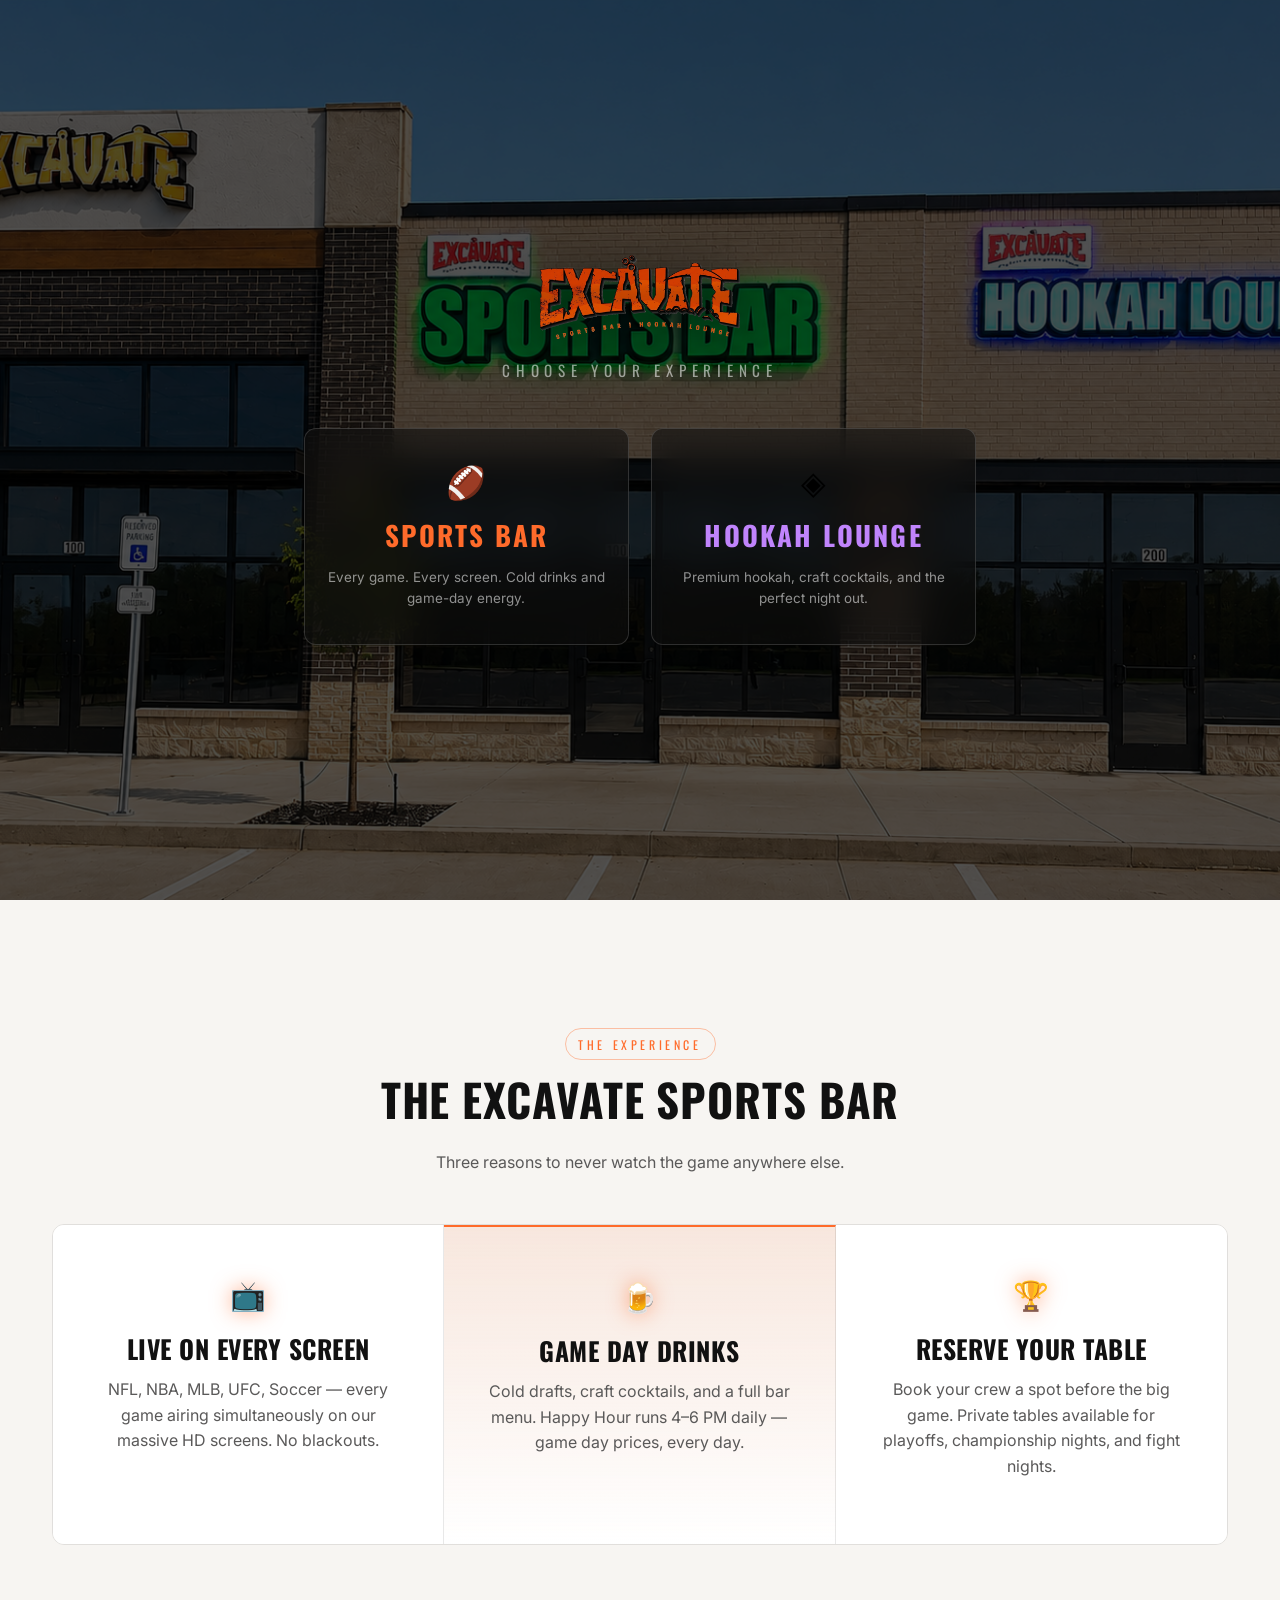
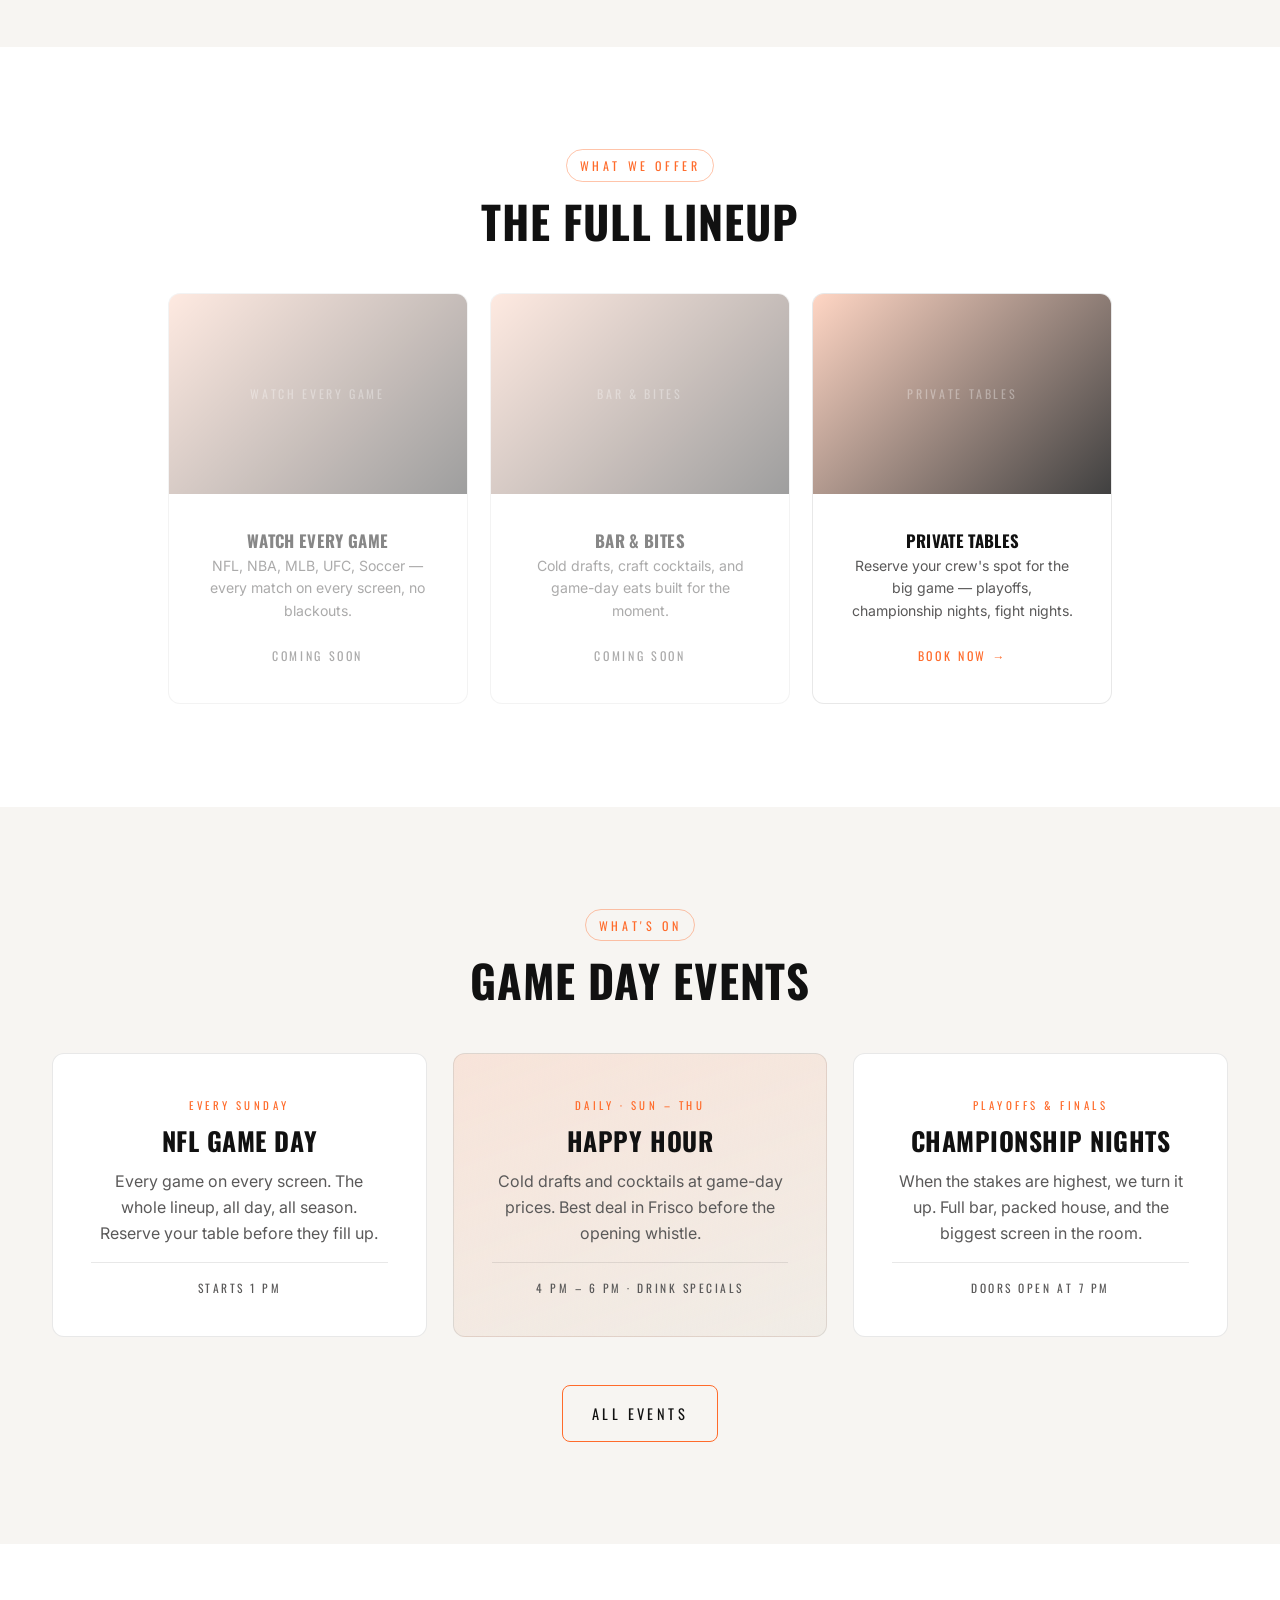
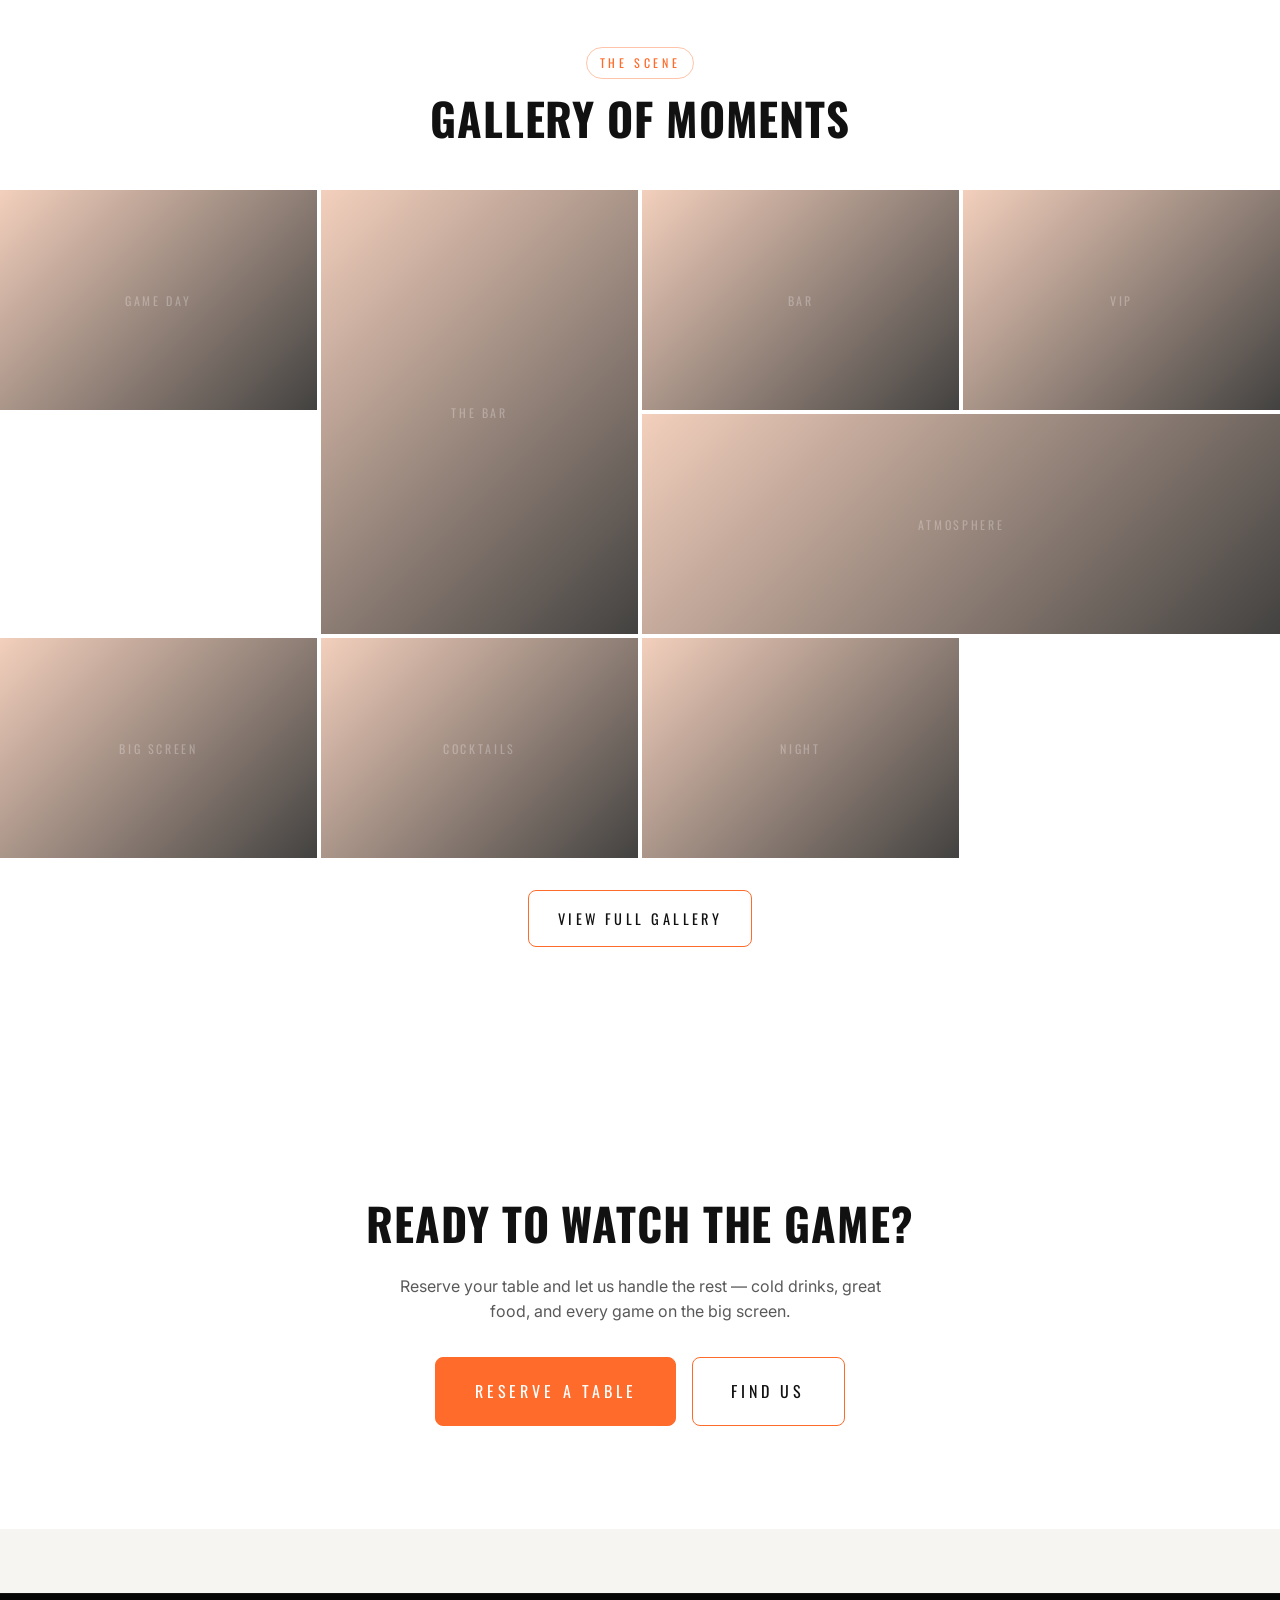
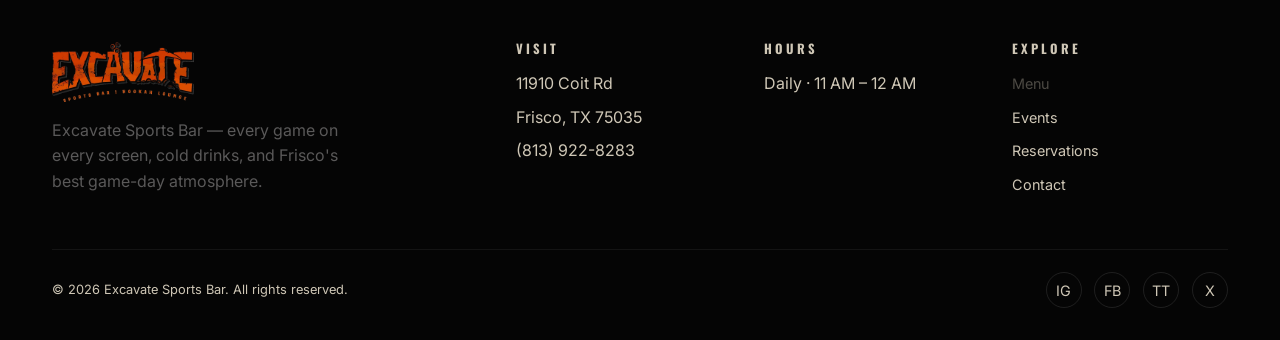
==== commit 86c77ff1: "disabled menu button in sports mode" ====
--- a/index.html
+++ b/index.html
@@ -48,7 +48,7 @@
   <!-- Nav drawer (outside nav to avoid stacking context issues) -->
   <ul class="nav-links" id="navLinks">
     <li><a href="index.html" class="active">Home</a></li>
-    <li><a href="menu.html">Menu</a></li>
+    <li><a href="menu.html" class="nav-menu-link">Menu</a></li>
     <li><a href="events.html">Events</a></li>
     <li><a href="gallery.html">Gallery</a></li>
     <li><a href="reserve.html">Reserve</a></li>
@@ -396,7 +396,7 @@
         <div>
           <h4>Explore</h4>
           <ul>
-            <li><a href="menu.html">Menu</a></li>
+            <li><a href="menu.html" class="nav-menu-link">Menu</a></li>
             <li><a href="events.html">Events</a></li>
             <li><a href="reserve.html">Reservations</a></li>
             <li><a href="contact.html">Contact</a></li>
--- a/styles.css
+++ b/styles.css
@@ -310,6 +310,12 @@
   opacity: 0.4;
   cursor: not-allowed;
   pointer-events: none;
+}
+
+body[data-mode="sports"] .nav-menu-link {
+  opacity: 0.35;
+  pointer-events: none;
+  cursor: not-allowed;
 }
 
 /* ---------- Dual-Mode Hero (Home) ---------- */
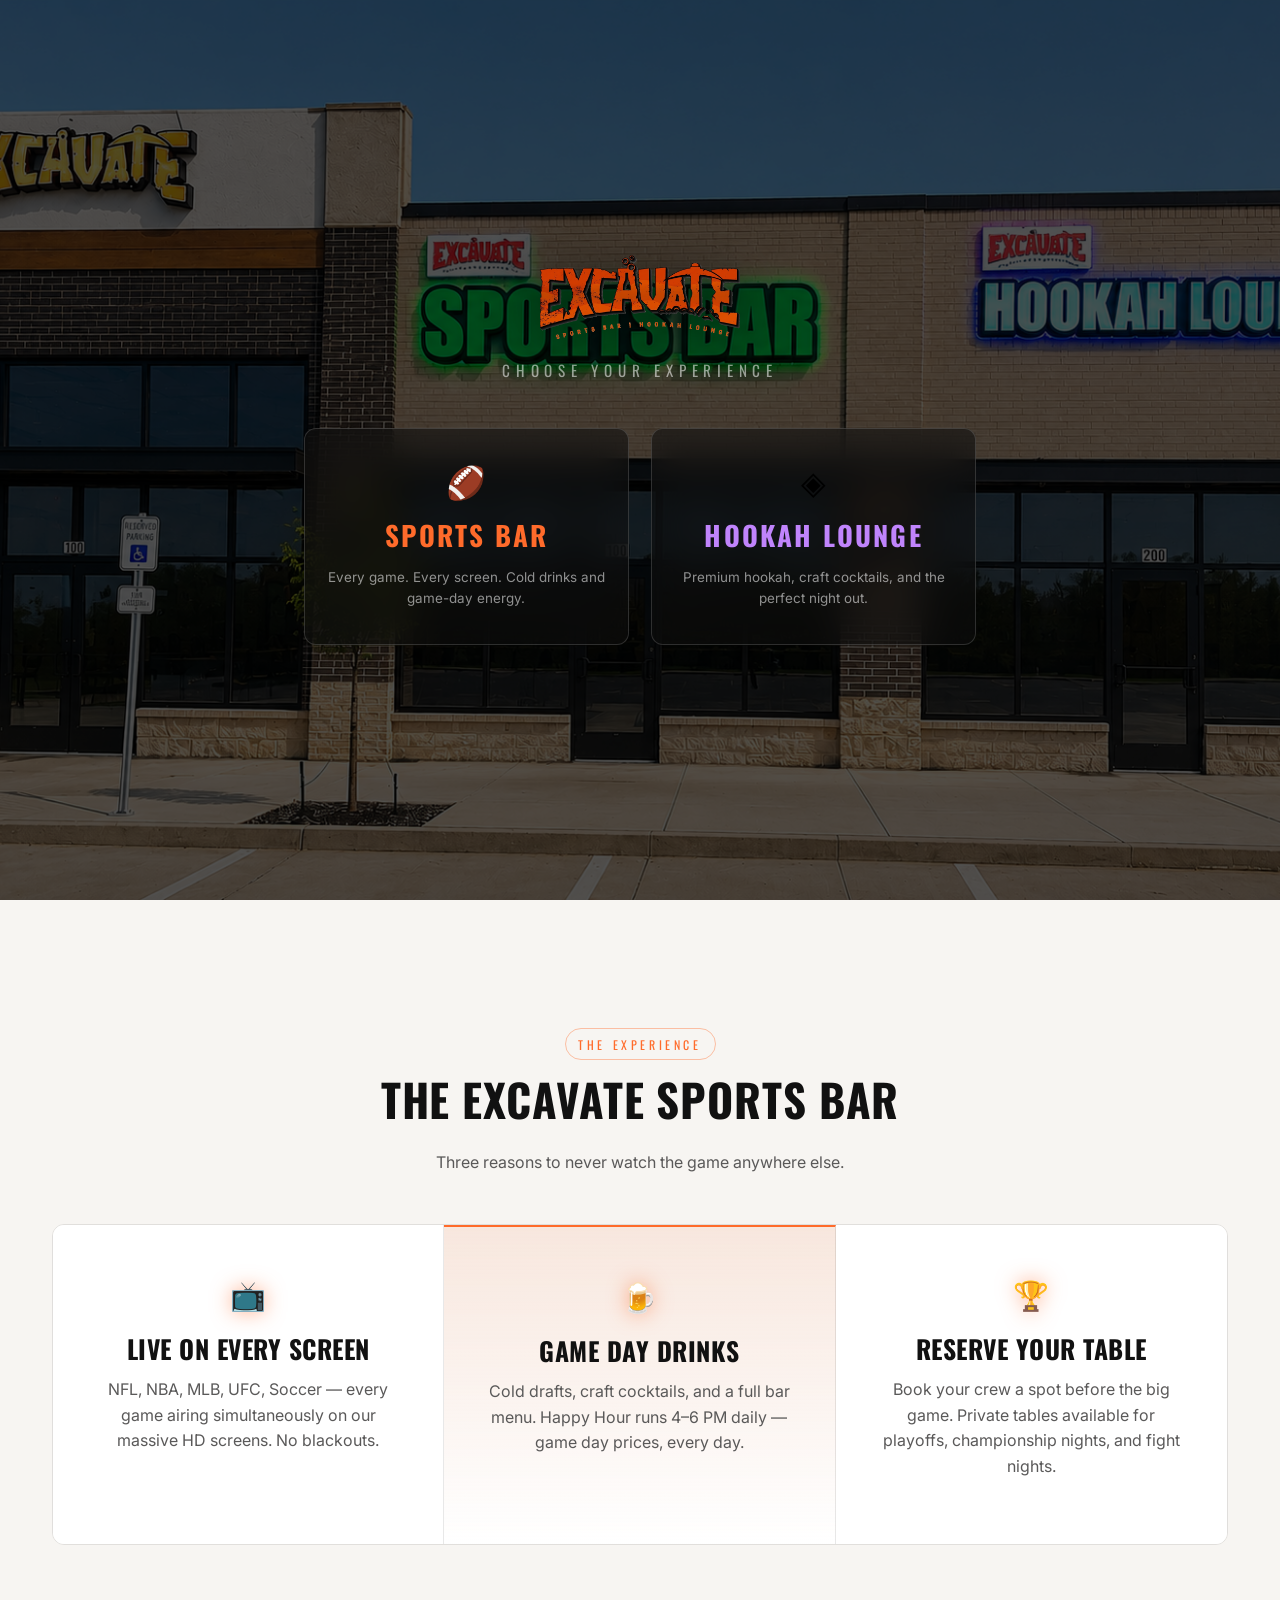
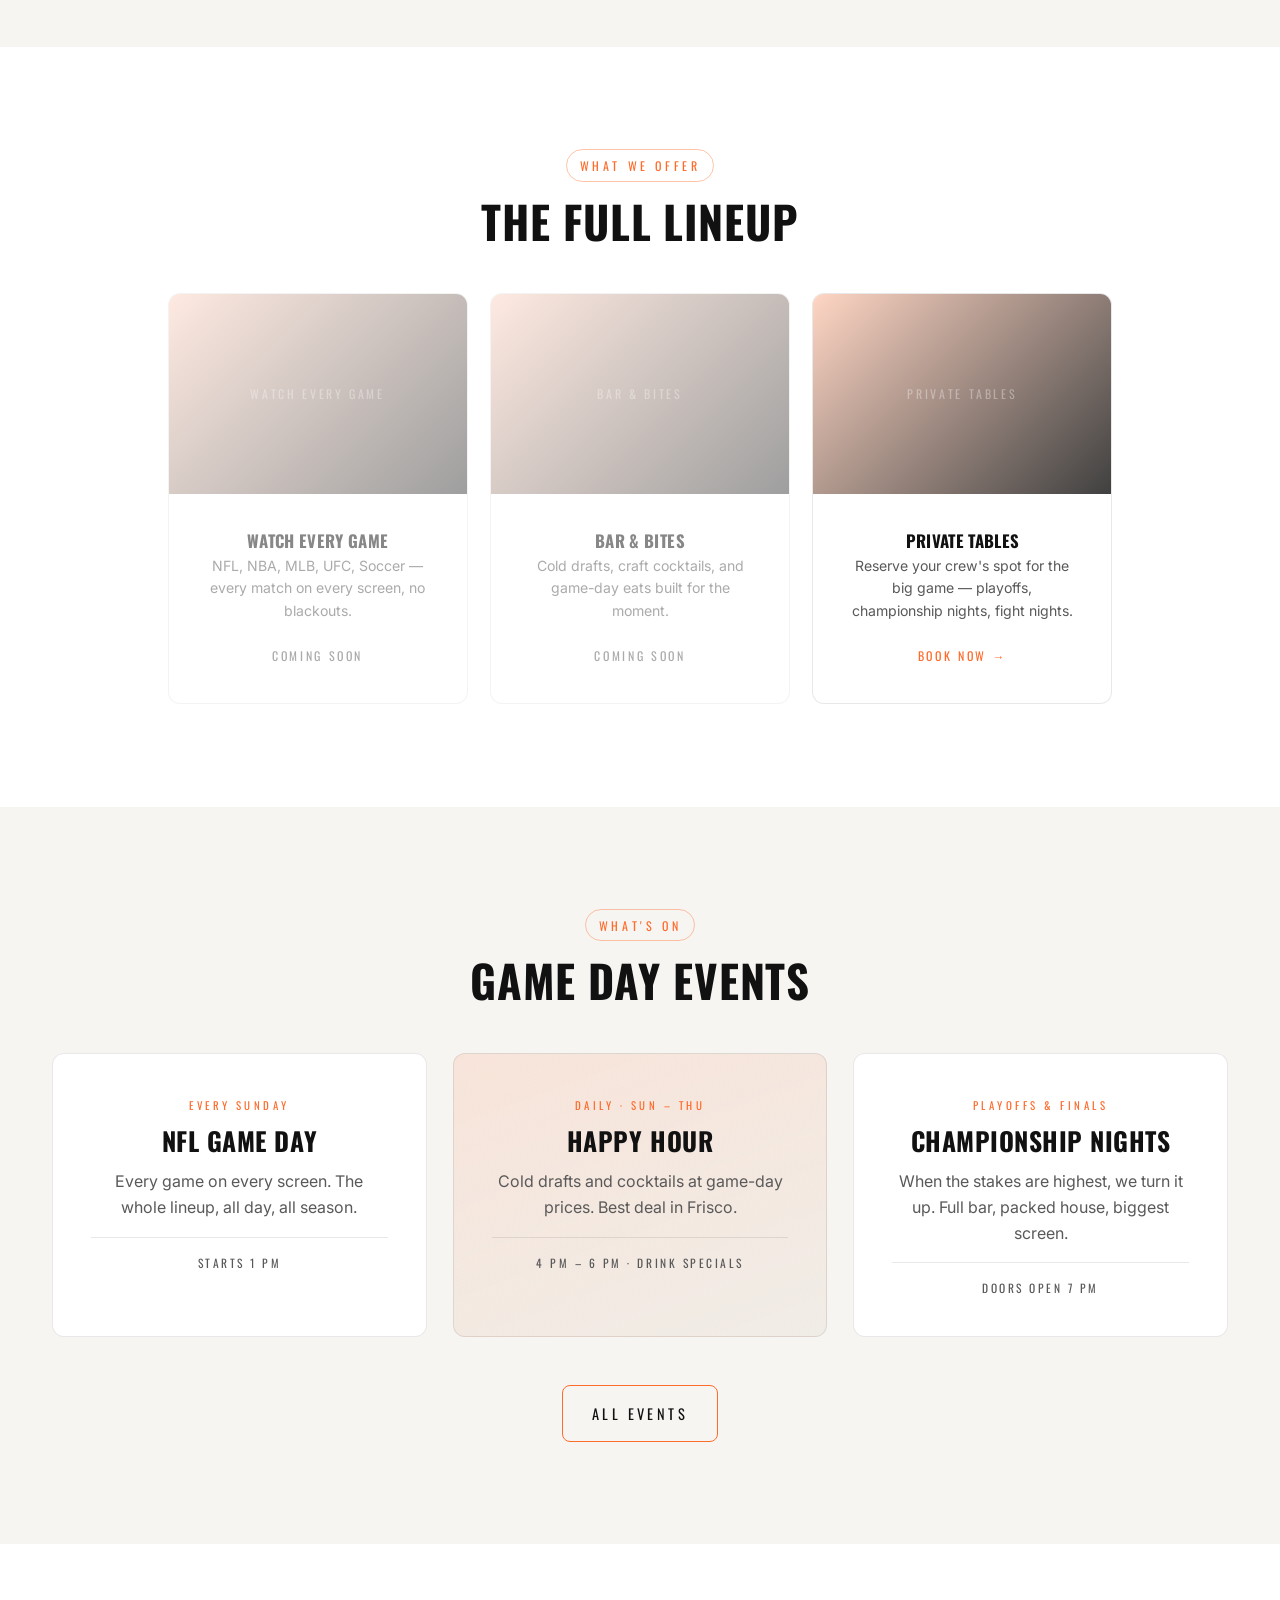
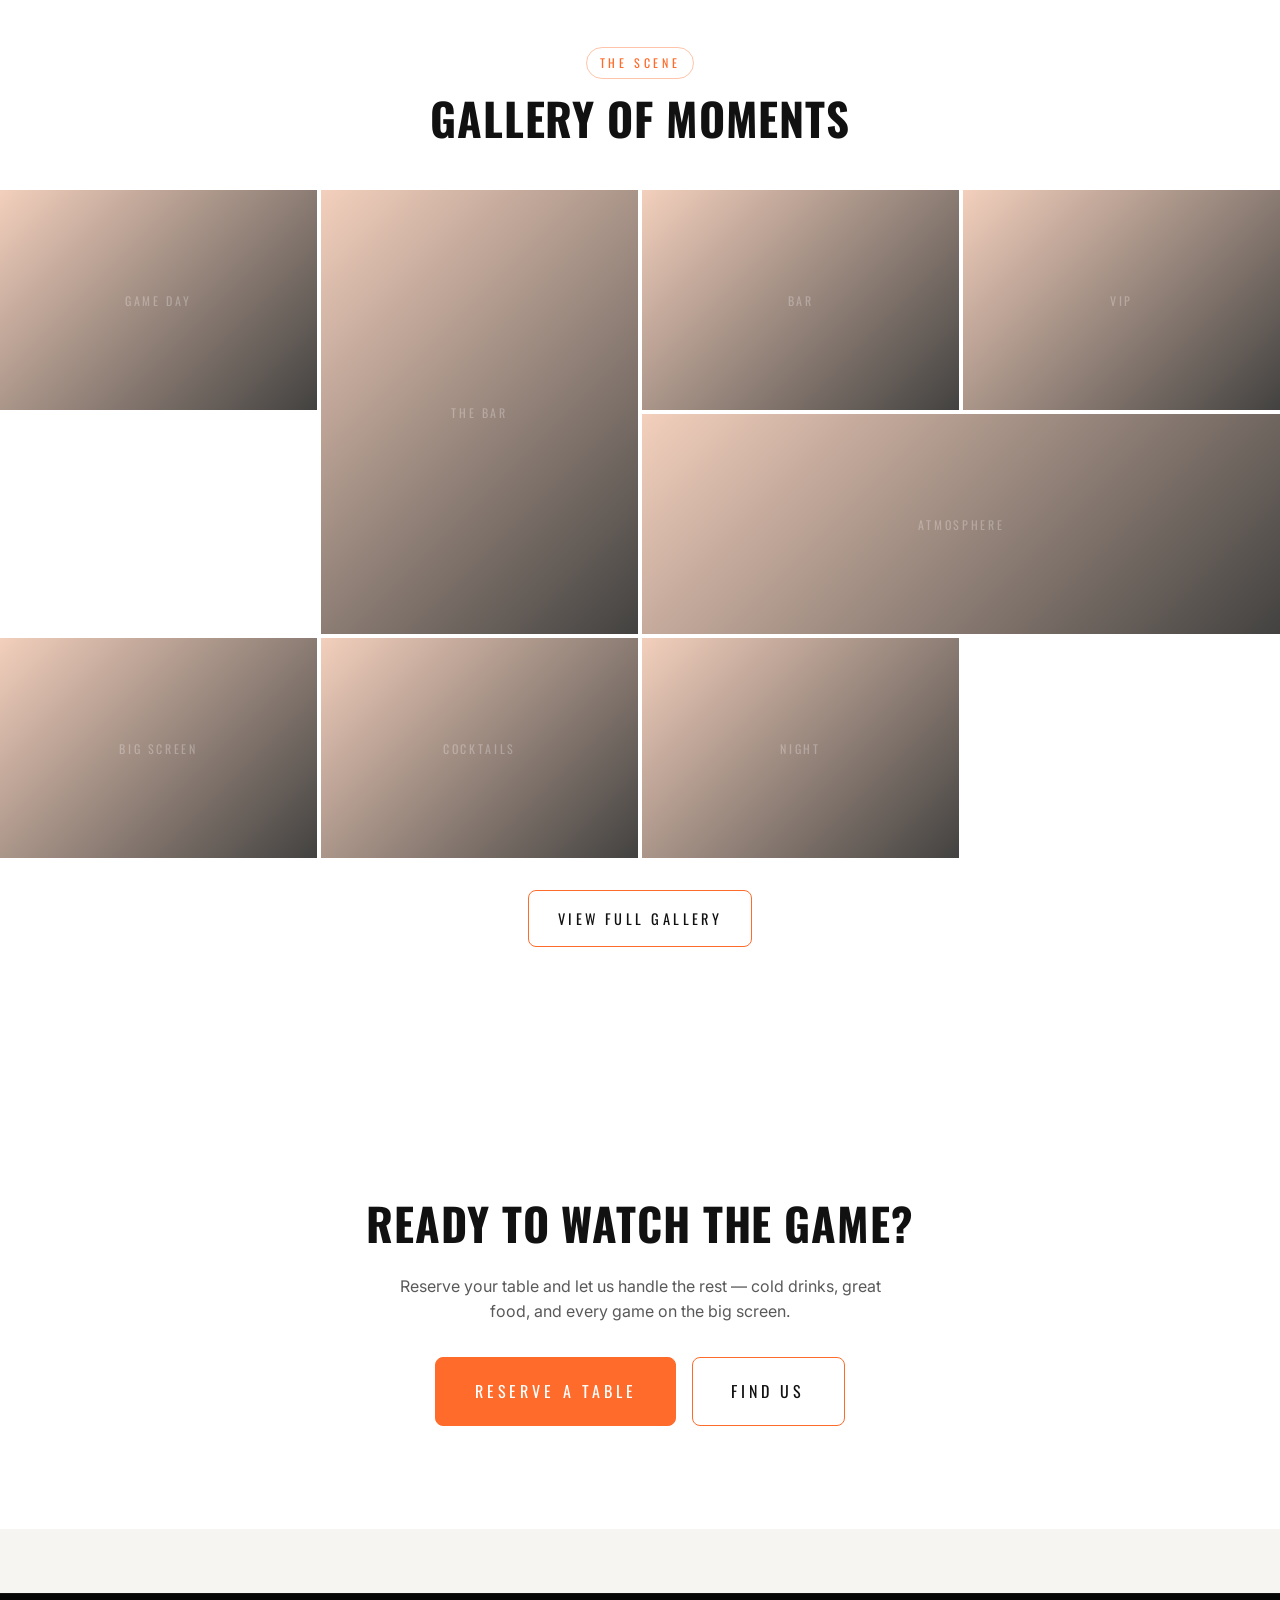
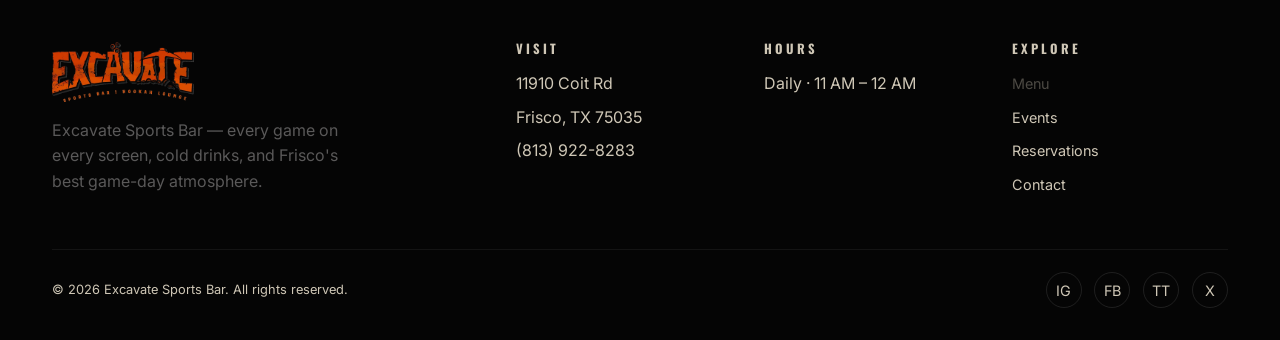
==== commit 0256bdd1: "Added admin mode" ====
--- a/index.html
+++ b/index.html
@@ -230,71 +230,71 @@
     </div>
   </section>
 
-  <!-- EVENTS — Sports -->
+  <!-- EVENTS — Sports (dynamic) -->
   <section class="section sports-only">
     <div class="container">
       <div class="text-center mb-3 reveal">
         <span class="eyebrow">What's On</span>
         <h2>Game Day Events</h2>
       </div>
-      <div class="grid-3 reveal">
-        <div class="event-card">
-          <span class="event-night">Every Sunday</span>
-          <h3>NFL Game Day</h3>
-          <p>Every game on every screen. The whole lineup, all day, all season. Reserve your table before they fill up.</p>
-          <span class="event-detail">Starts 1 PM</span>
-        </div>
-        <div class="event-card event-card--featured">
-          <span class="event-night">Daily · Sun – Thu</span>
-          <h3>Happy Hour</h3>
-          <p>Cold drafts and cocktails at game-day prices. Best deal in Frisco before the opening whistle.</p>
-          <span class="event-detail">4 PM – 6 PM · Drink Specials</span>
-        </div>
-        <div class="event-card">
-          <span class="event-night">Playoffs & Finals</span>
-          <h3>Championship Nights</h3>
-          <p>When the stakes are highest, we turn it up. Full bar, packed house, and the biggest screen in the room.</p>
-          <span class="event-detail">Doors open at 7 PM</span>
-        </div>
-      </div>
+      <div class="grid-3 reveal" id="homeEventsSports"></div>
       <div class="text-center mt-3">
         <a href="events.html" class="btn">All Events</a>
       </div>
     </div>
   </section>
 
-  <!-- EVENTS — Lounge -->
+  <!-- EVENTS — Lounge (dynamic) -->
   <section class="section lounge-only">
     <div class="container">
       <div class="text-center mb-3 reveal">
         <span class="eyebrow">What's On</span>
         <h2>Exclusive Events</h2>
       </div>
-      <div class="grid-3 reveal">
-        <div class="event-card">
-          <span class="event-night">Every Wednesday</span>
-          <h3>Ladies Night</h3>
-          <p>Complimentary hookah for the first hour. Curated cocktail menu. Your night, your rules.</p>
-          <span class="event-detail">Starts 9 PM</span>
-        </div>
-        <div class="event-card event-card--featured">
-          <span class="event-night">Sun – Thu</span>
-          <h3>Happy Hour</h3>
-          <p>Hookahs at $21.99. The perfect weeknight escape.</p>
-          <span class="event-detail">4 PM – 6 PM · $21.99 Hookahs</span>
-        </div>
-        <div class="event-card">
-          <span class="event-night">Every Weekend</span>
-          <h3>Weekend Vibes</h3>
-          <p>Live DJ sets, elevated cocktail menu, and the city's best hookah experience.</p>
-          <span class="event-detail">Fri & Sat from 10 PM</span>
-        </div>
-      </div>
+      <div class="grid-3 reveal" id="homeEventsLounge"></div>
       <div class="text-center mt-3">
         <a href="events.html" class="btn">All Events</a>
       </div>
     </div>
   </section>
+
+  <script>
+    (function () {
+      const STORAGE_KEY = 'excavate-events';
+      const SPORTS_DEFAULTS = [
+        { night: 'Every Sunday', title: 'NFL Game Day', desc: 'Every game on every screen. The whole lineup, all day, all season.', detail: 'Starts 1 PM', featured: false },
+        { night: 'Daily · Sun – Thu', title: 'Happy Hour', desc: 'Cold drafts and cocktails at game-day prices. Best deal in Frisco.', detail: '4 PM – 6 PM · Drink Specials', featured: true },
+        { night: 'Playoffs & Finals', title: 'Championship Nights', desc: 'When the stakes are highest, we turn it up. Full bar, packed house, biggest screen.', detail: 'Doors open 7 PM', featured: false },
+      ];
+      const LOUNGE_DEFAULTS = [
+        { night: 'Every Wednesday', title: 'Ladies Night', desc: 'Complimentary hookah for the first hour. Curated cocktail menu. Your night, your rules.', detail: 'Starts 9 PM', featured: false },
+        { night: 'Sun – Thu', title: 'Happy Hour', desc: 'Hookahs at $21.99. The perfect weeknight escape.', detail: '4 PM – 6 PM · $21.99 Hookahs', featured: true },
+        { night: 'Every Weekend', title: 'Weekend Vibes', desc: "Live DJ sets, elevated cocktail menu, and the city's best hookah experience.", detail: 'Fri & Sat from 10 PM', featured: false },
+      ];
+
+      function renderCards(items, elId) {
+        const el = document.getElementById(elId);
+        if (!el) return;
+        el.innerHTML = items.slice(0, 3).map(e => `
+          <div class="event-card ${e.featured ? 'event-card--featured' : ''}">
+            <span class="event-night">${e.night}</span>
+            <h3>${e.title}</h3>
+            <p>${e.desc}</p>
+            <span class="event-detail">${e.detail}</span>
+          </div>`).join('');
+      }
+
+      try {
+        const raw = localStorage.getItem(STORAGE_KEY);
+        const data = raw ? JSON.parse(raw) : null;
+        renderCards(data && data.sports_parties ? data.sports_parties : SPORTS_DEFAULTS, 'homeEventsSports');
+        renderCards(data && data.lounge_events ? data.lounge_events : LOUNGE_DEFAULTS, 'homeEventsLounge');
+      } catch {
+        renderCards(SPORTS_DEFAULTS, 'homeEventsSports');
+        renderCards(LOUNGE_DEFAULTS, 'homeEventsLounge');
+      }
+    })();
+  </script>
 
   <!-- GALLERY -->
   <section class="section" style="background: var(--surface);">
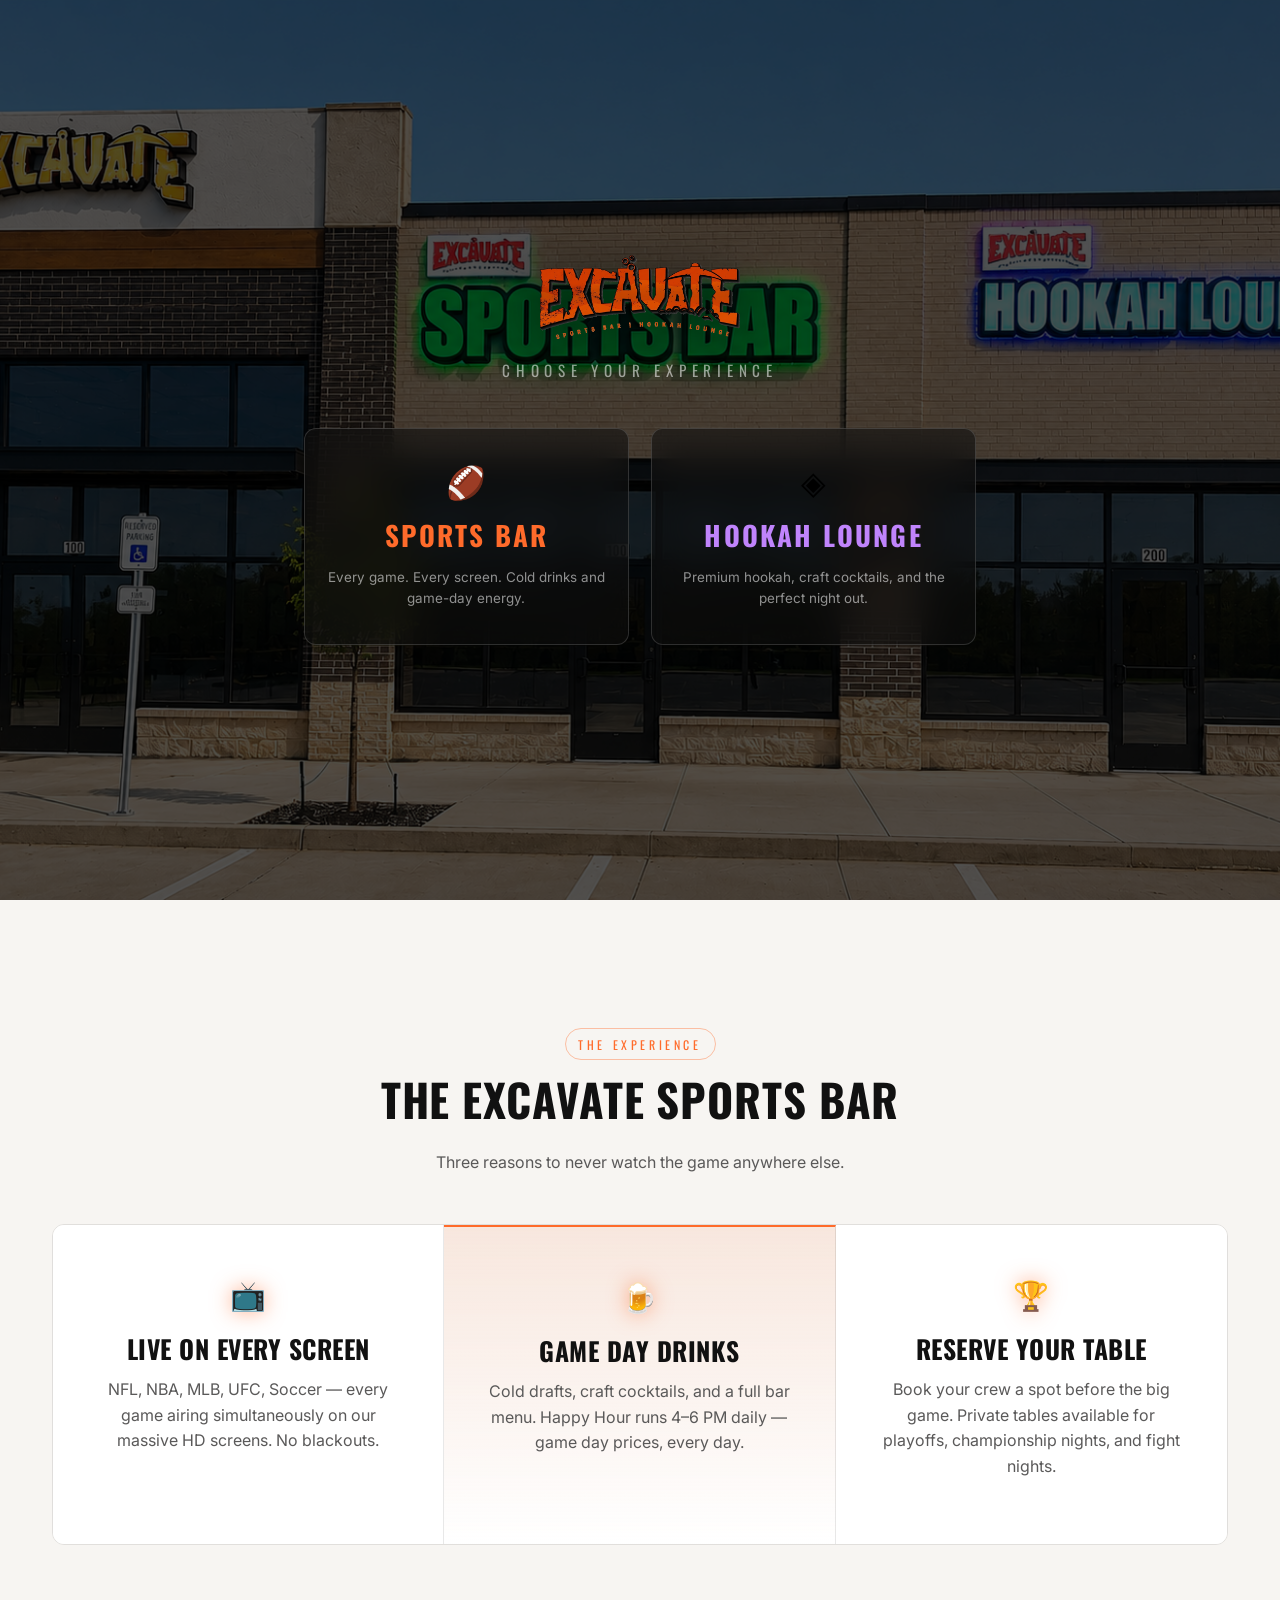
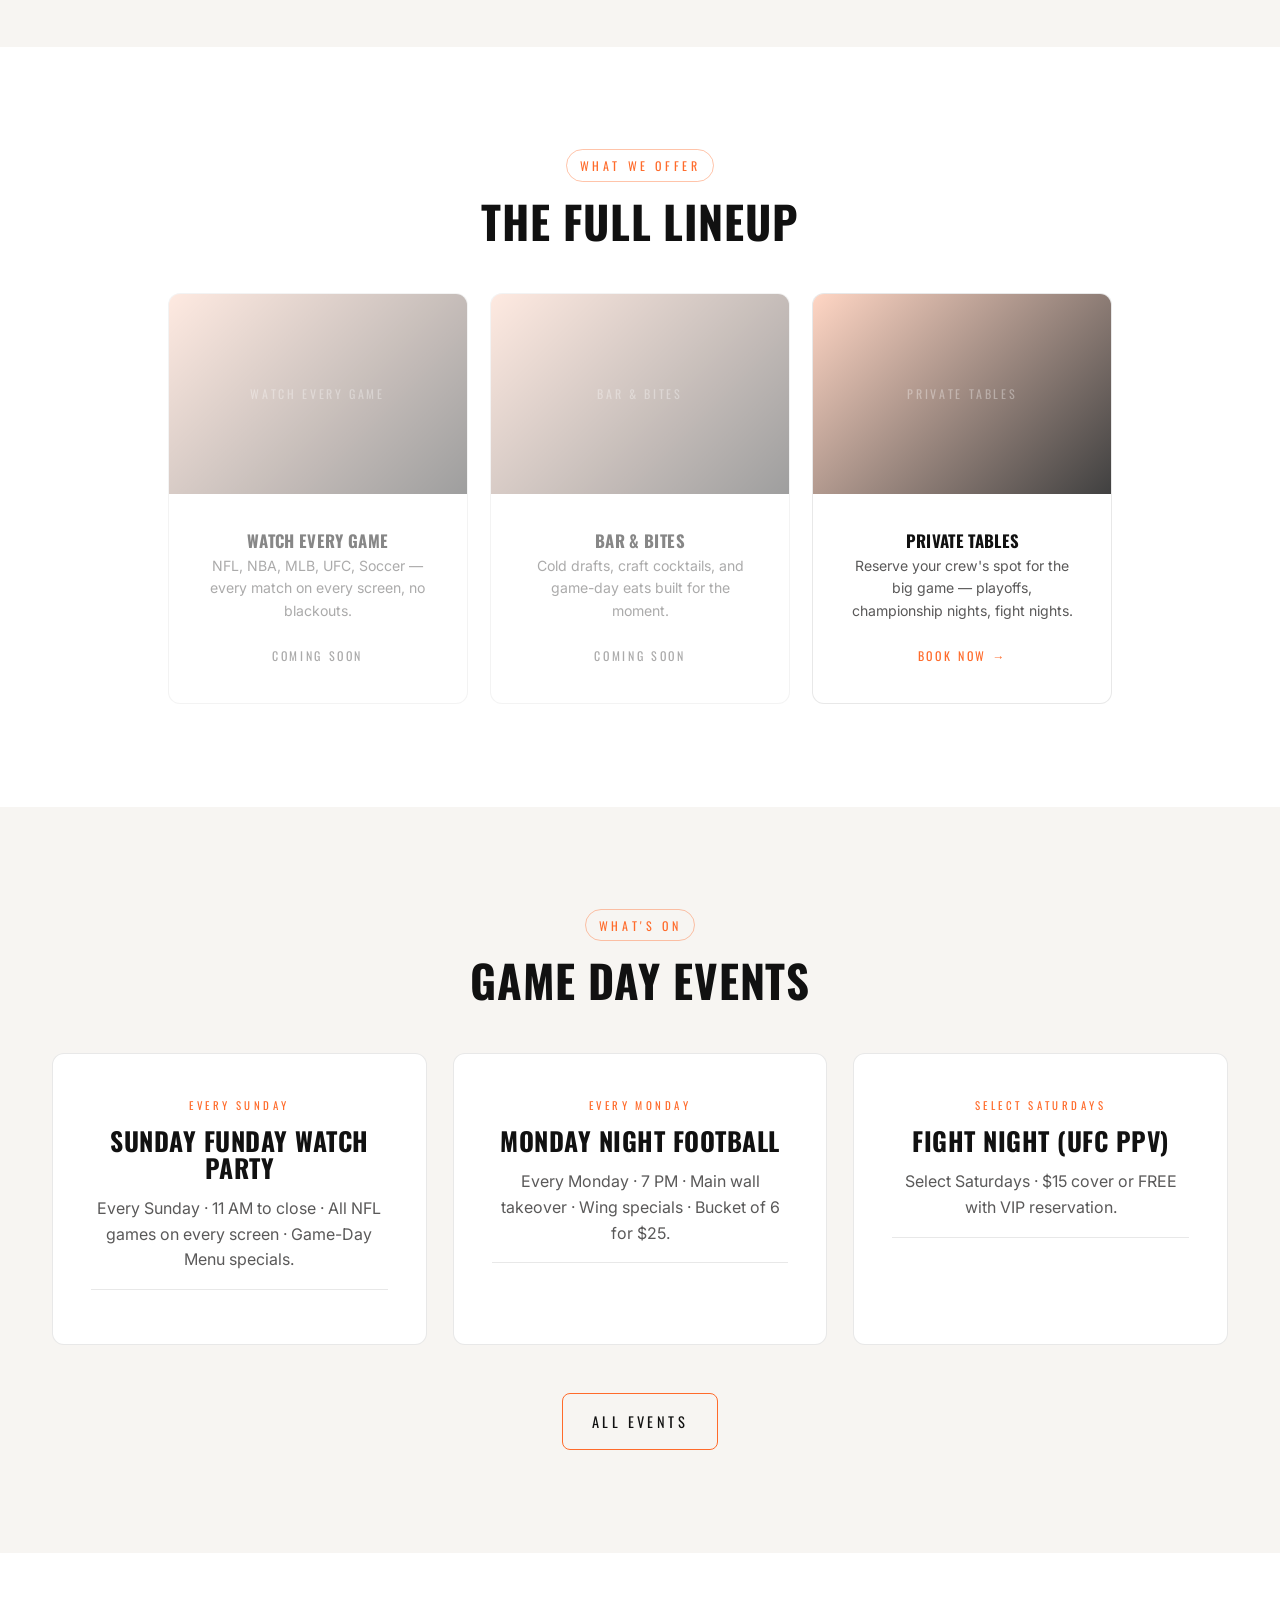
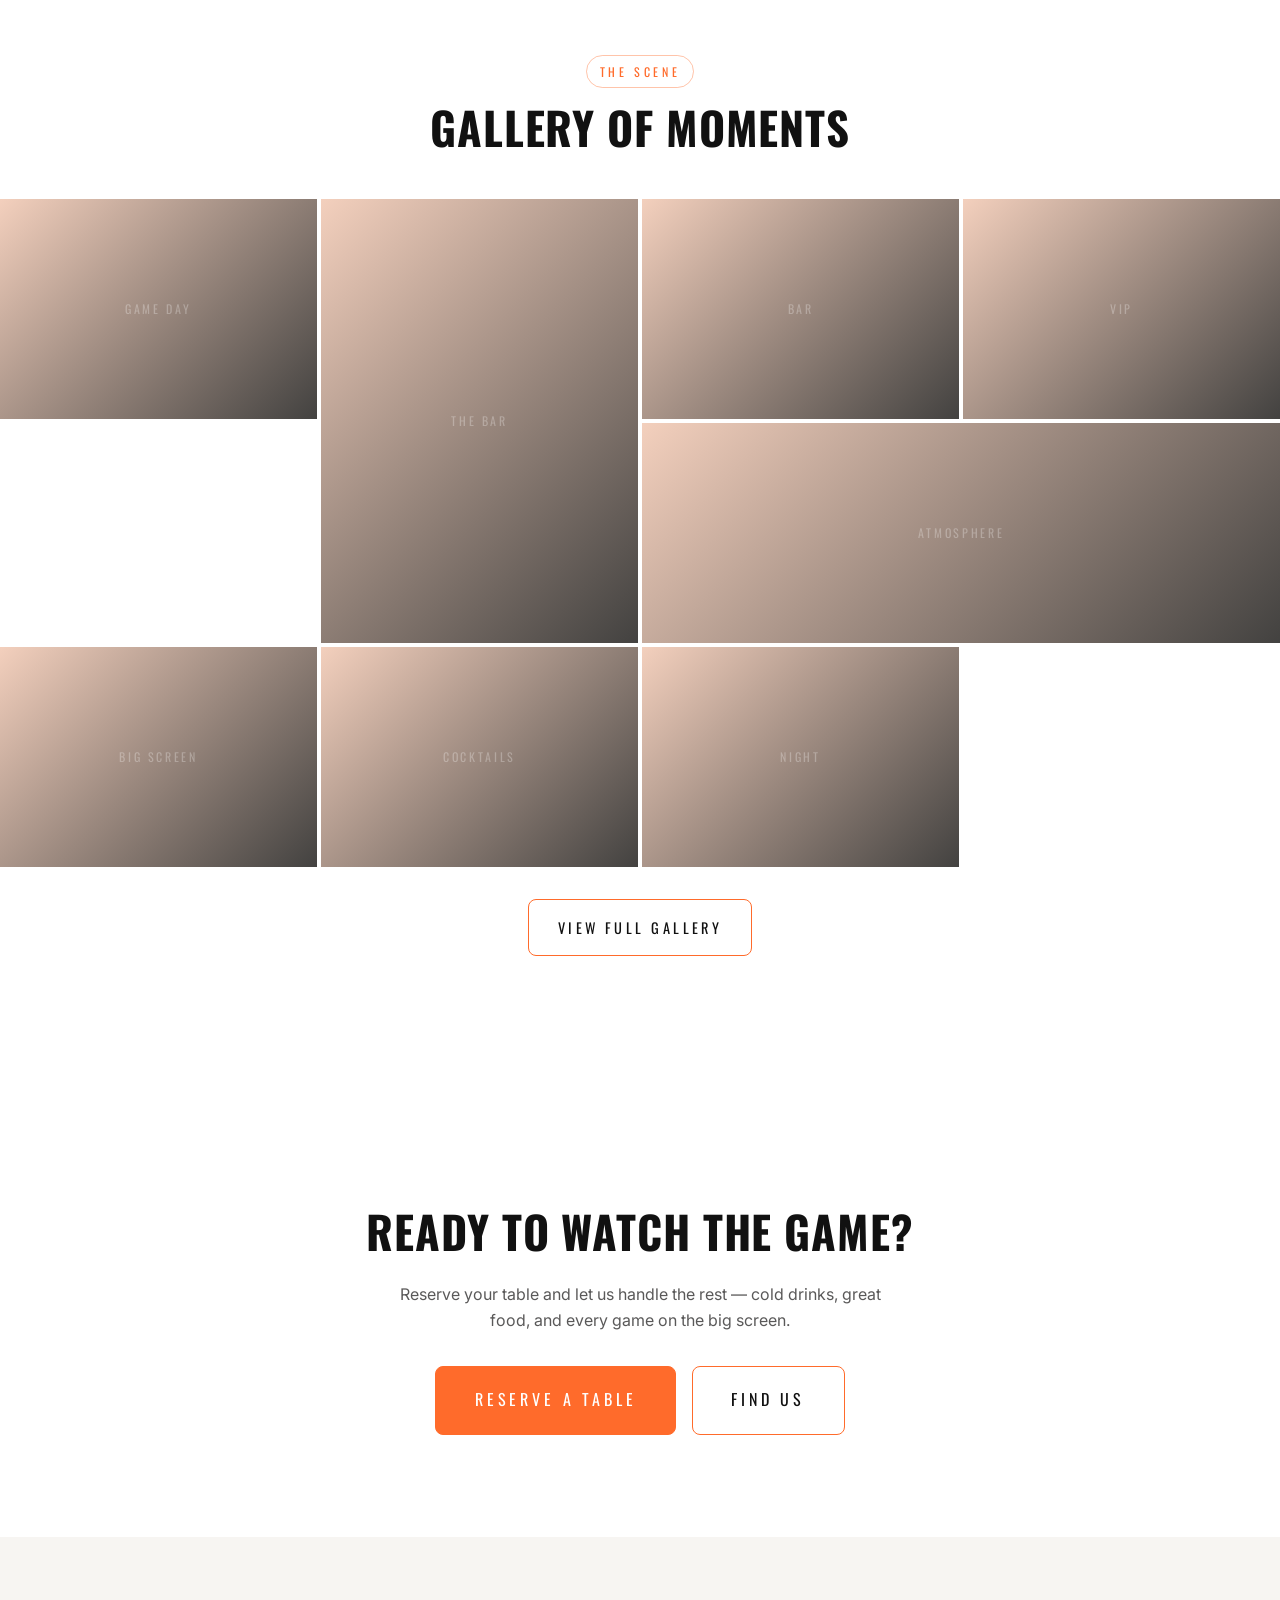
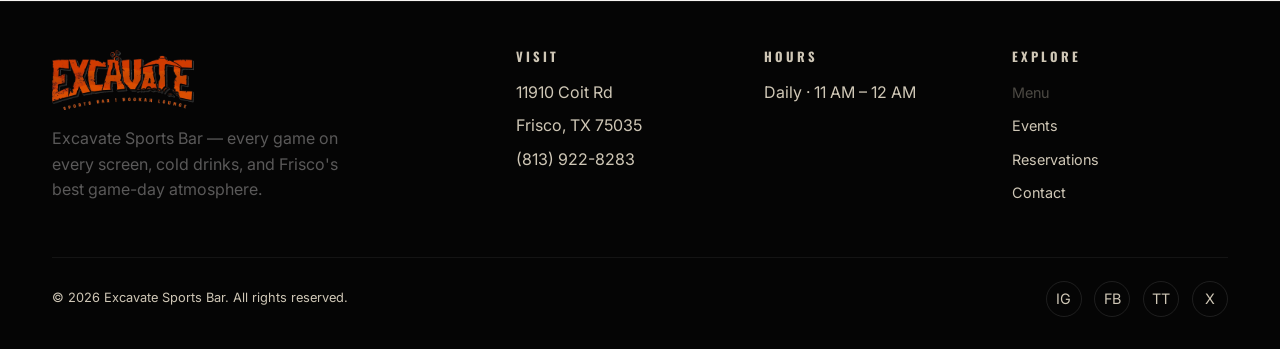
==== commit 42824819: "added google sheet" ====
--- a/index.html
+++ b/index.html
@@ -258,42 +258,23 @@
     </div>
   </section>
 
+  <script src="events-loader.js"></script>
   <script>
-    (function () {
-      const STORAGE_KEY = 'excavate-events';
-      const SPORTS_DEFAULTS = [
-        { night: 'Every Sunday', title: 'NFL Game Day', desc: 'Every game on every screen. The whole lineup, all day, all season.', detail: 'Starts 1 PM', featured: false },
-        { night: 'Daily · Sun – Thu', title: 'Happy Hour', desc: 'Cold drafts and cocktails at game-day prices. Best deal in Frisco.', detail: '4 PM – 6 PM · Drink Specials', featured: true },
-        { night: 'Playoffs & Finals', title: 'Championship Nights', desc: 'When the stakes are highest, we turn it up. Full bar, packed house, biggest screen.', detail: 'Doors open 7 PM', featured: false },
-      ];
-      const LOUNGE_DEFAULTS = [
-        { night: 'Every Wednesday', title: 'Ladies Night', desc: 'Complimentary hookah for the first hour. Curated cocktail menu. Your night, your rules.', detail: 'Starts 9 PM', featured: false },
-        { night: 'Sun – Thu', title: 'Happy Hour', desc: 'Hookahs at $21.99. The perfect weeknight escape.', detail: '4 PM – 6 PM · $21.99 Hookahs', featured: true },
-        { night: 'Every Weekend', title: 'Weekend Vibes', desc: "Live DJ sets, elevated cocktail menu, and the city's best hookah experience.", detail: 'Fri & Sat from 10 PM', featured: false },
-      ];
-
-      function renderCards(items, elId) {
-        const el = document.getElementById(elId);
-        if (!el) return;
-        el.innerHTML = items.slice(0, 3).map(e => `
-          <div class="event-card ${e.featured ? 'event-card--featured' : ''}">
-            <span class="event-night">${e.night}</span>
-            <h3>${e.title}</h3>
-            <p>${e.desc}</p>
-            <span class="event-detail">${e.detail}</span>
-          </div>`).join('');
-      }
-
-      try {
-        const raw = localStorage.getItem(STORAGE_KEY);
-        const data = raw ? JSON.parse(raw) : null;
-        renderCards(data && data.sports_parties ? data.sports_parties : SPORTS_DEFAULTS, 'homeEventsSports');
-        renderCards(data && data.lounge_events ? data.lounge_events : LOUNGE_DEFAULTS, 'homeEventsLounge');
-      } catch {
-        renderCards(SPORTS_DEFAULTS, 'homeEventsSports');
-        renderCards(LOUNGE_DEFAULTS, 'homeEventsLounge');
-      }
-    })();
+    function renderEventCards(items, elId) {
+      const el = document.getElementById(elId);
+      if (!el) return;
+      el.innerHTML = (items || []).slice(0, 3).map(e => `
+        <div class="event-card ${e.featured ? 'event-card--featured' : ''}">
+          <span class="event-night">${e.night || e.badge || ''}</span>
+          <h3>${e.title}</h3>
+          <p>${e.desc}</p>
+          <span class="event-detail">${e.detail || ''}</span>
+        </div>`).join('');
+    }
+    ExcavateEvents.loadEvents().then(function (d) {
+      renderEventCards(d.sports_parties, 'homeEventsSports');
+      renderEventCards(d.lounge_events,  'homeEventsLounge');
+    });
   </script>
 
   <!-- GALLERY -->
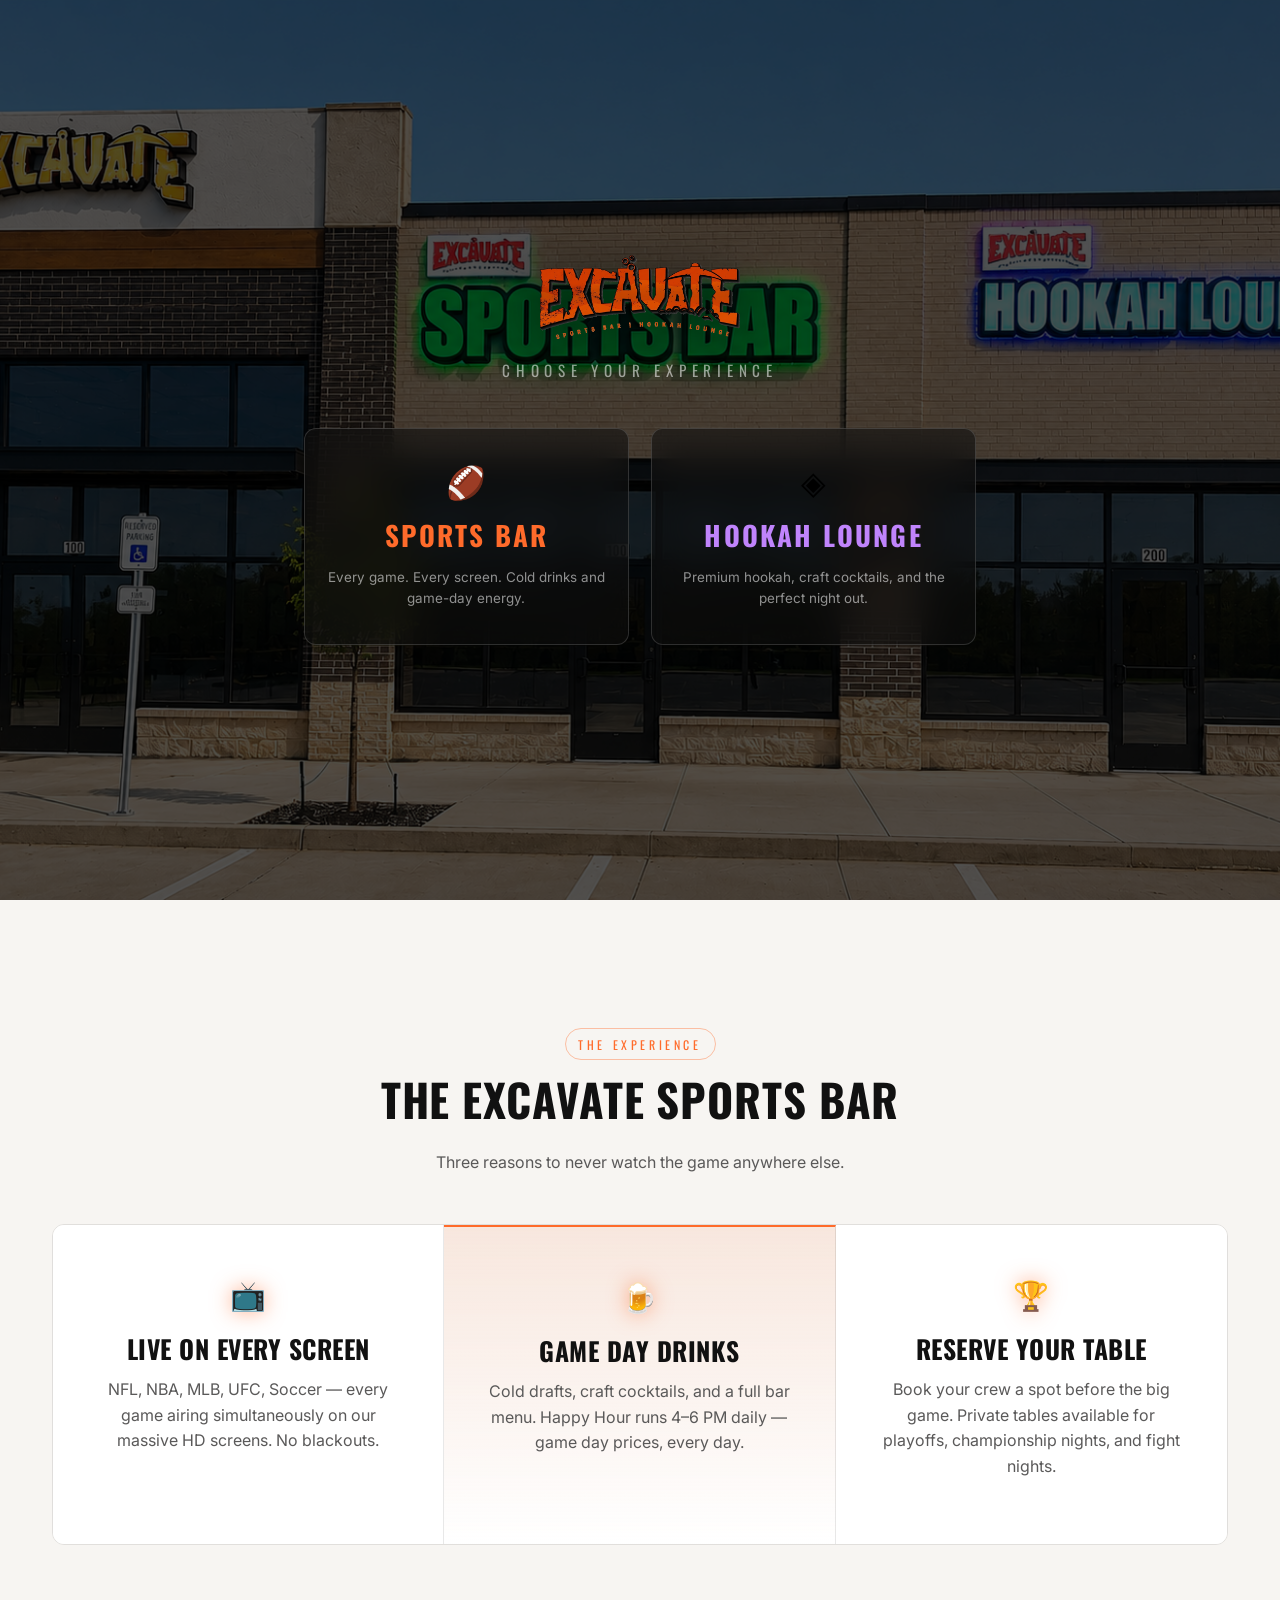
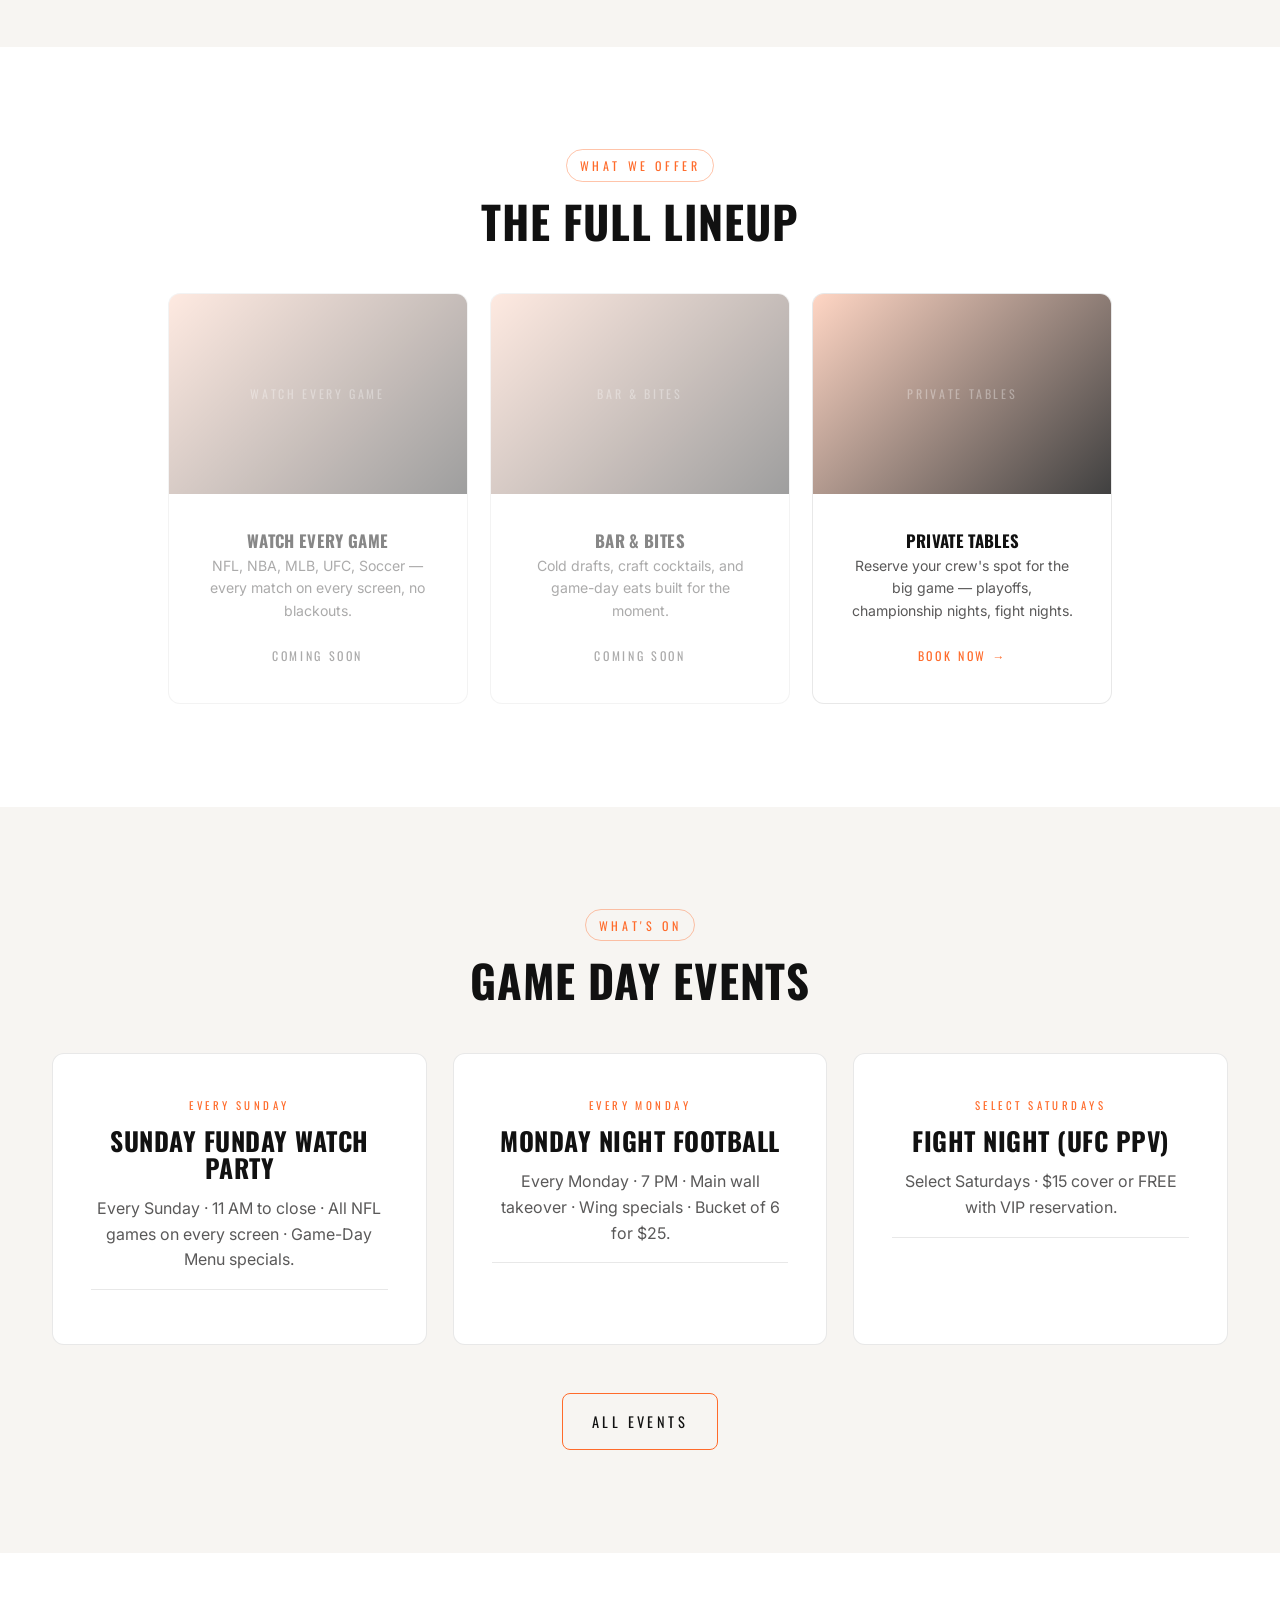
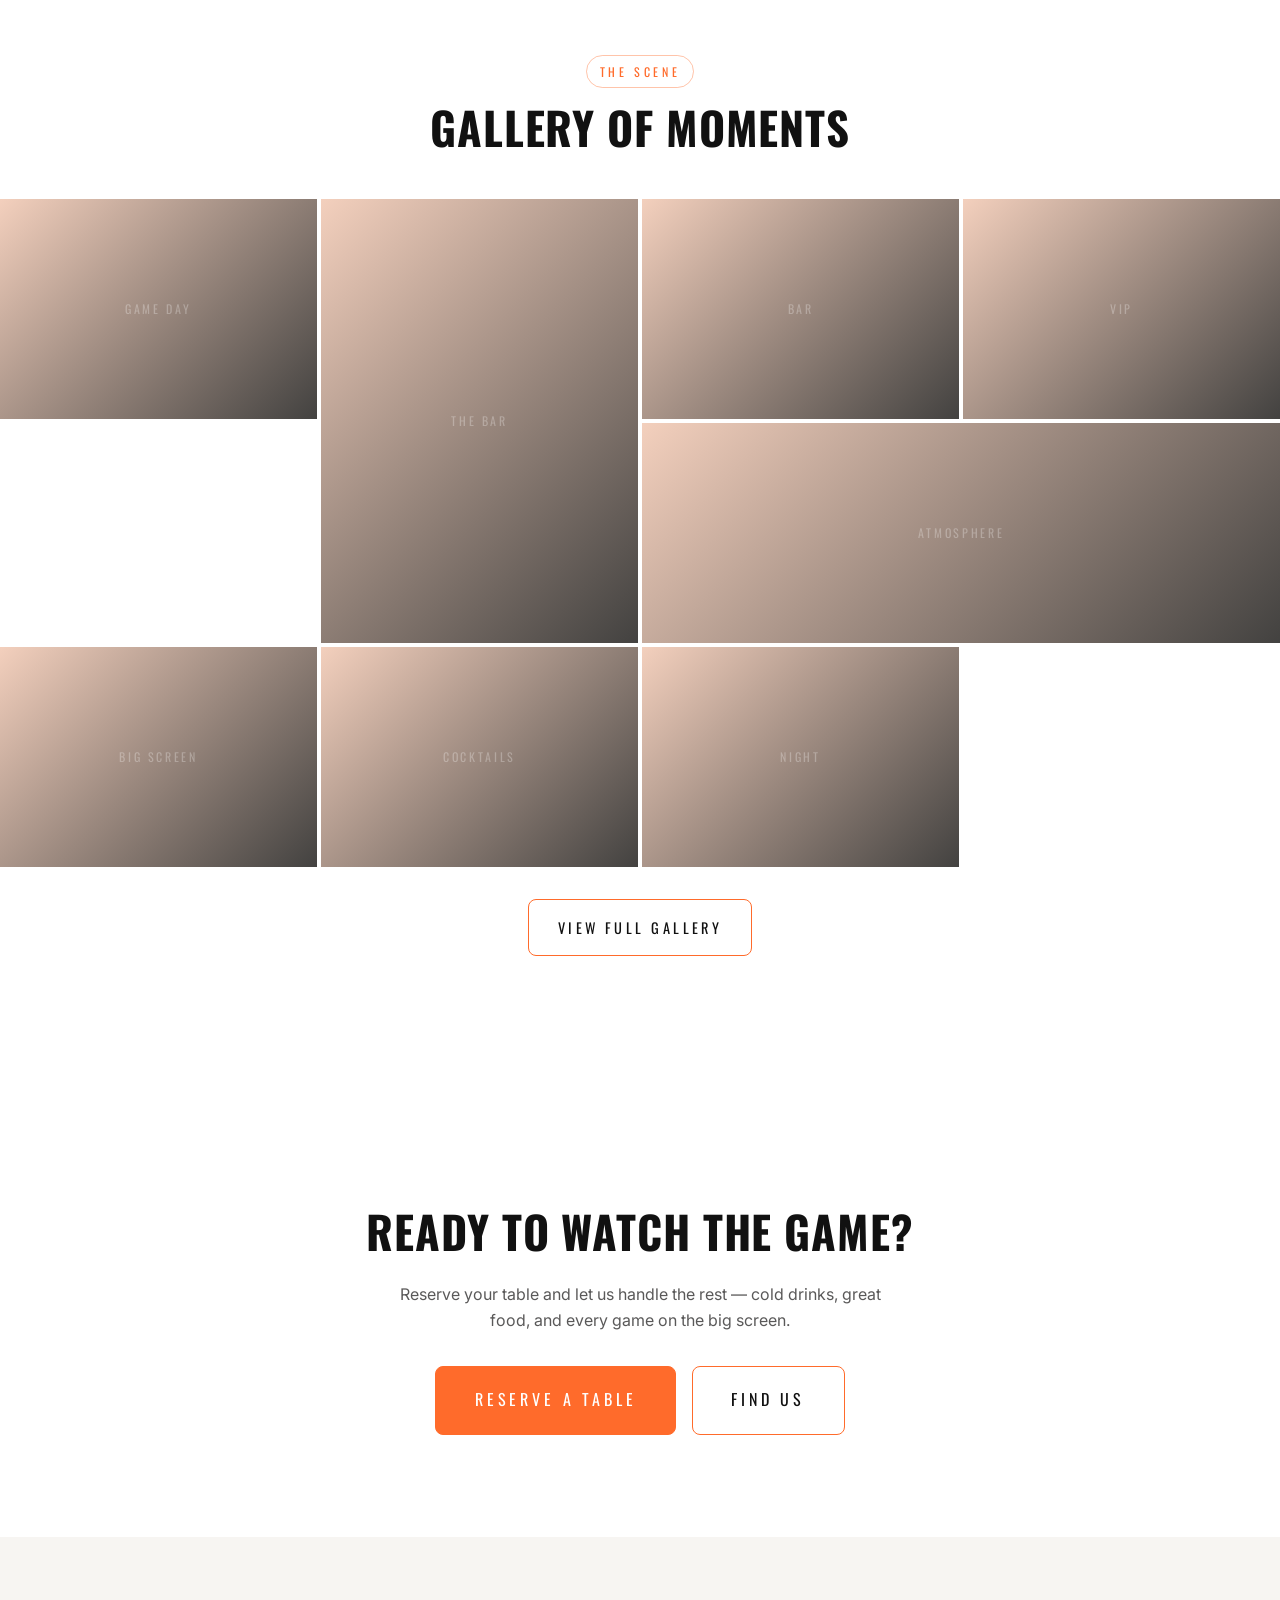
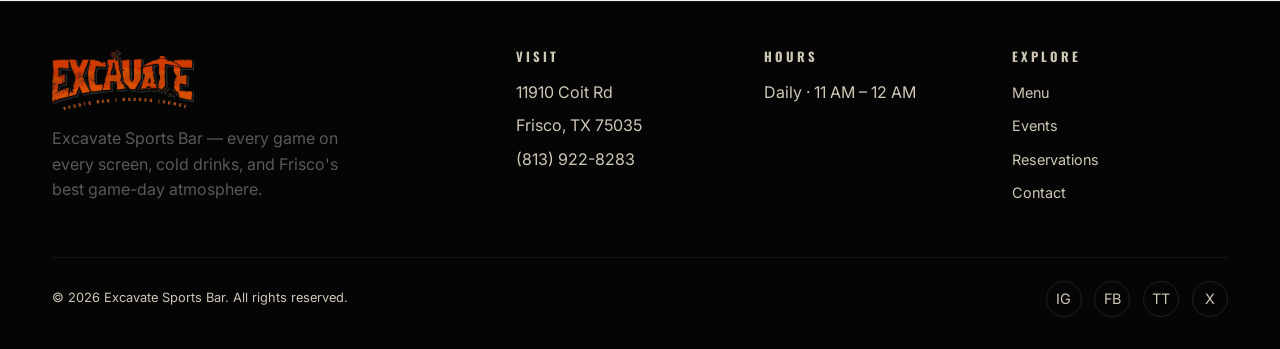
==== commit 1af46d60: "enabled menu" ====
--- a/index.html
+++ b/index.html
@@ -81,7 +81,7 @@
       <p class="hero-sports-sub">Every league. Every screen. Frisco's home for game day.</p>
       <div class="cta-row">
         <a href="reserve.html" class="btn btn-solid btn-xl">Reserve a Table</a>
-        <span class="btn btn-xl btn-disabled">View Menu</span>
+        <a href="menu.html" class="btn btn-xl">View Menu</a>
       </div>
     </div>
     <div class="scroll-cue">Scroll</div>
--- a/styles.css
+++ b/styles.css
@@ -312,11 +312,6 @@
   pointer-events: none;
 }
 
-body[data-mode="sports"] .nav-menu-link {
-  opacity: 0.35;
-  pointer-events: none;
-  cursor: not-allowed;
-}
 
 /* ---------- Dual-Mode Hero (Home) ---------- */
 .hero-dual {
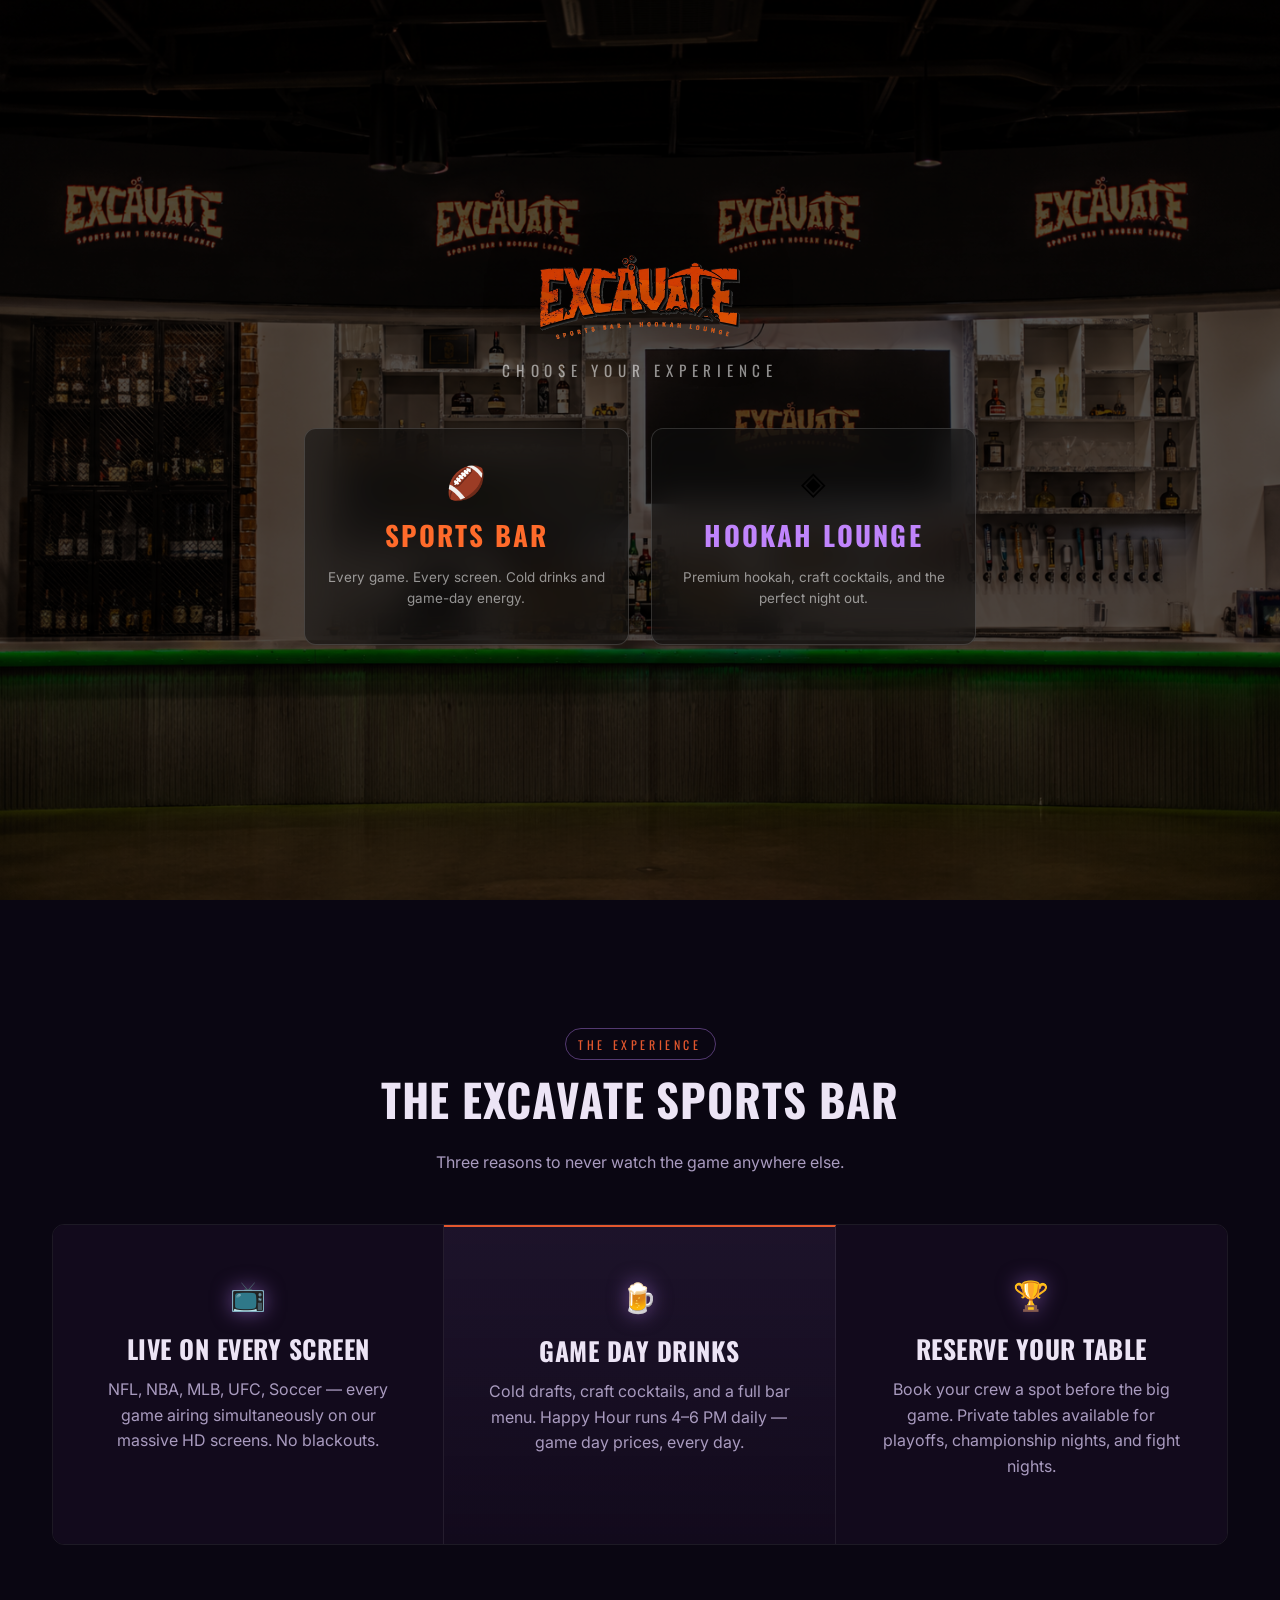
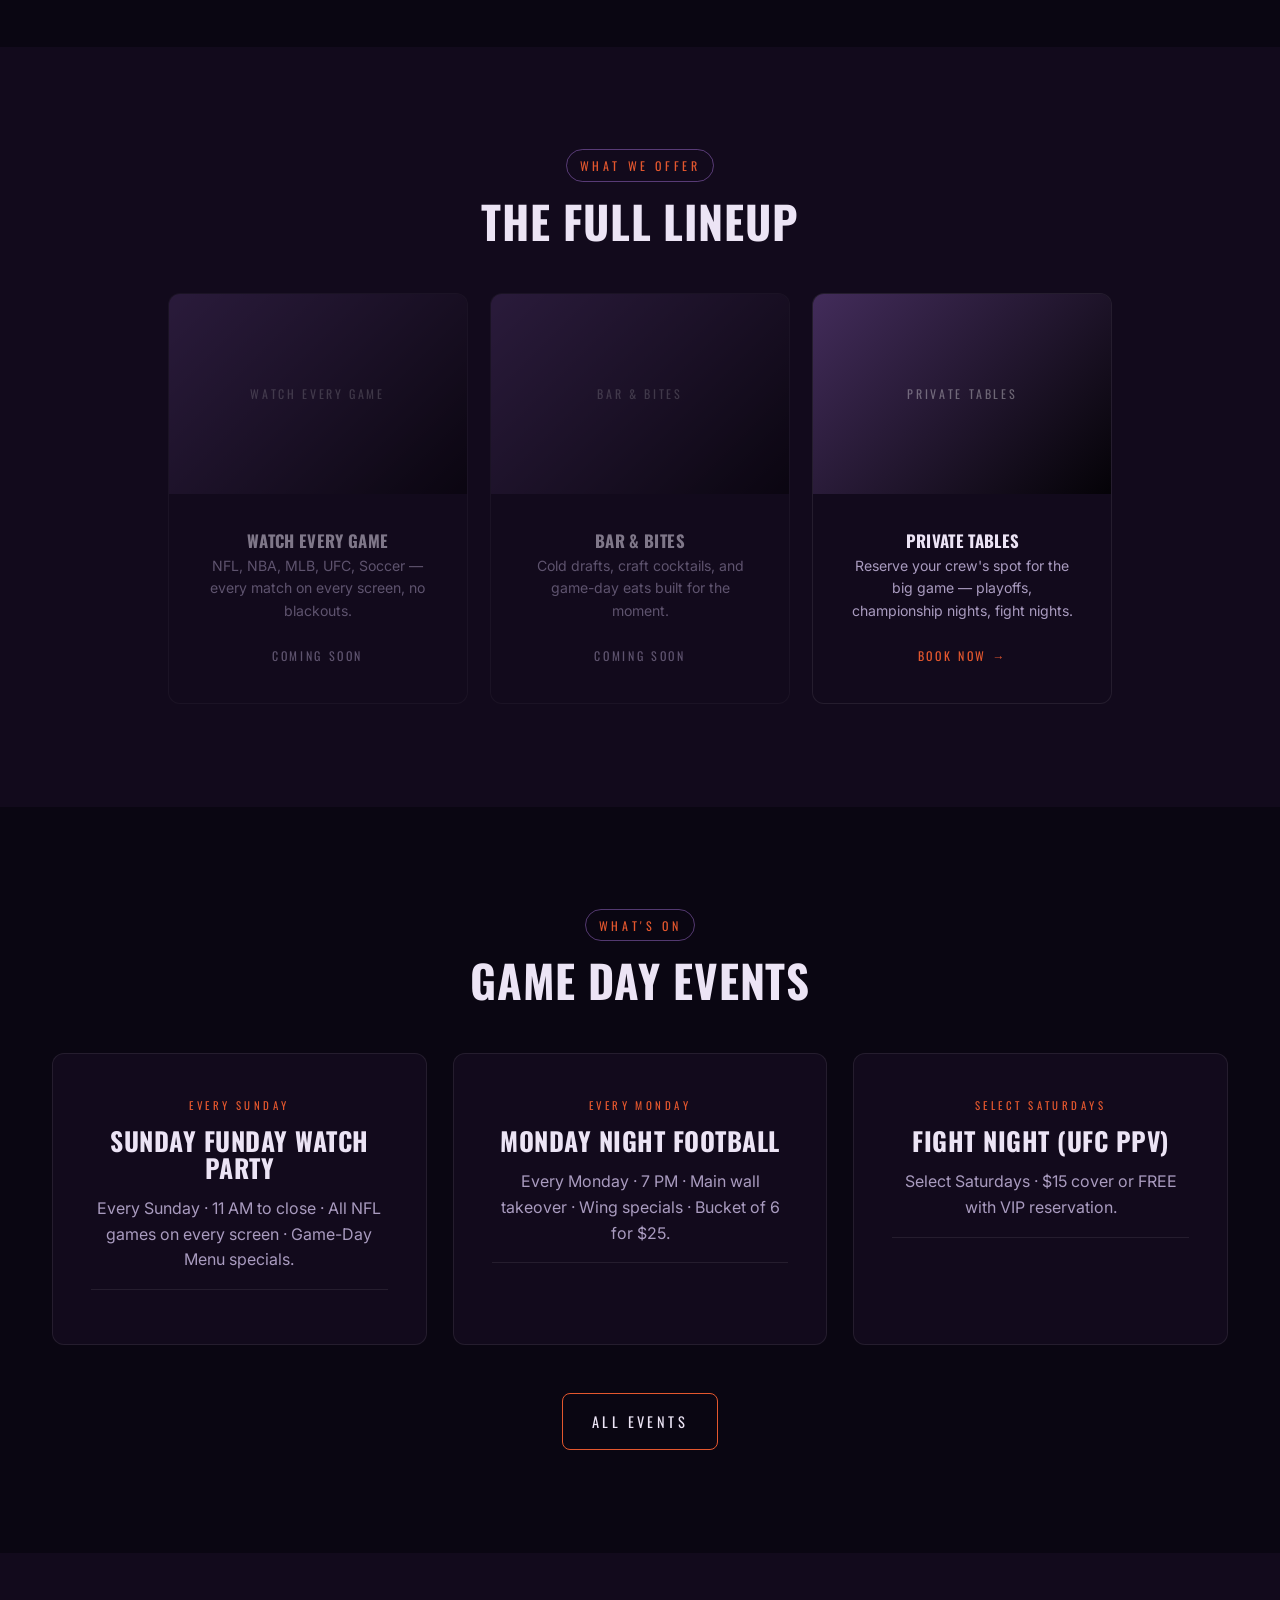
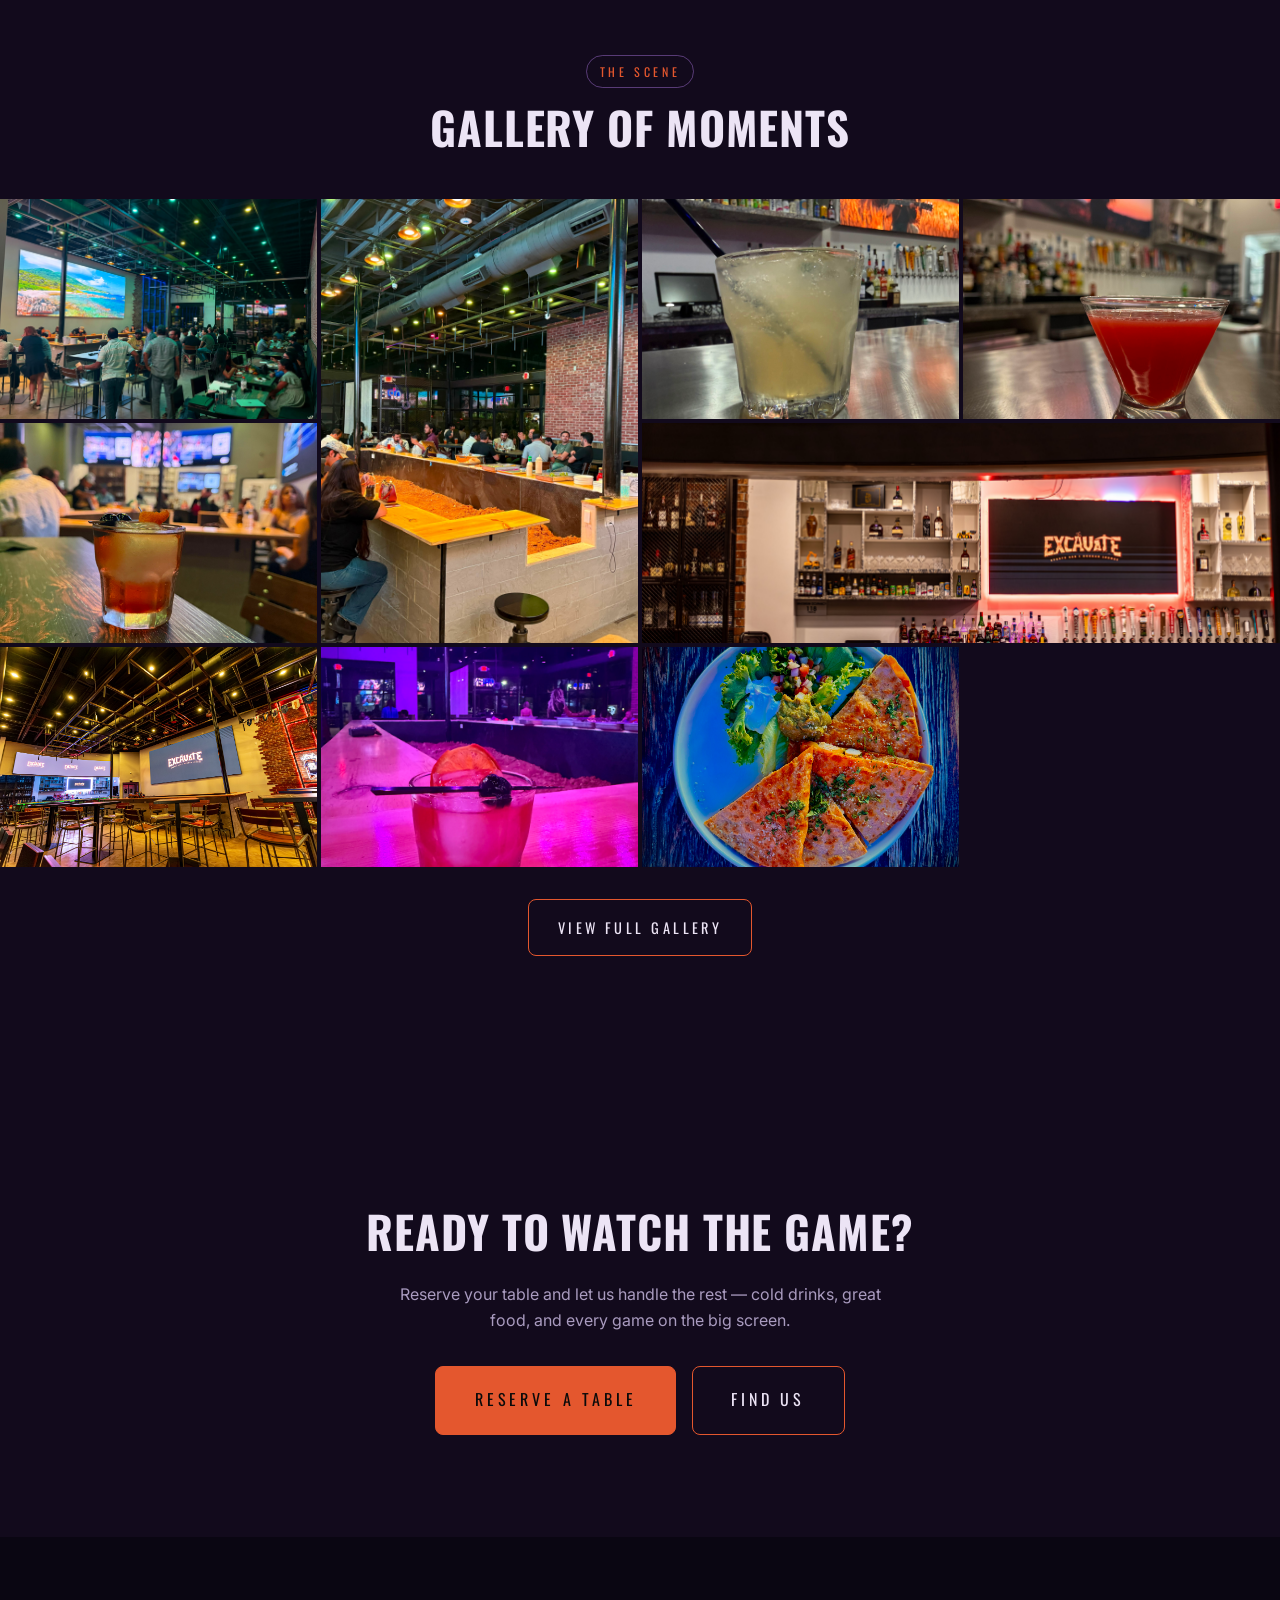
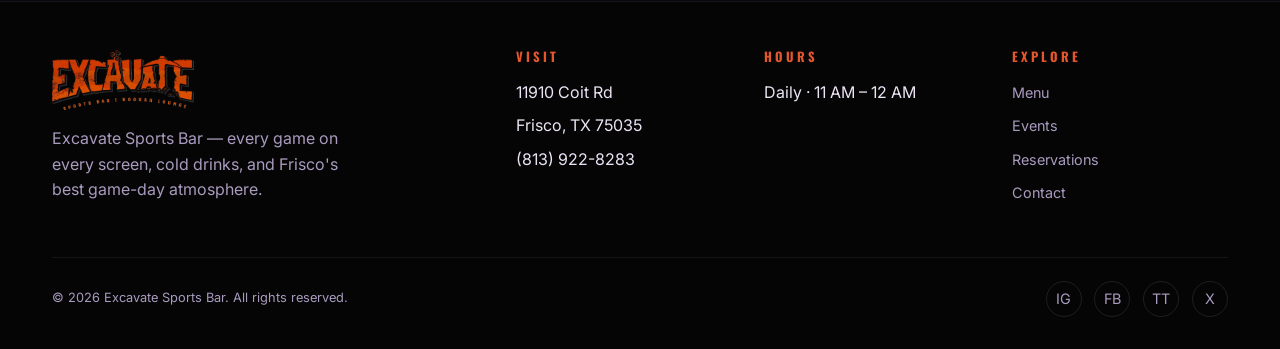
==== commit 99dd7b90: "updated images and theme" ====
--- a/index.html
+++ b/index.html
@@ -285,16 +285,16 @@
         <h2>Gallery of Moments</h2>
       </div>
     </div>
-    <!-- Gallery: sports labels shown in sports mode, lounge labels in lounge mode -->
     <div class="gallery-full reveal">
-      <div class="gtile"><div class="placeholder sports-only">Game Day</div><div class="placeholder lounge-only">Hookah</div></div>
-      <div class="gtile gtile-tall"><div class="placeholder sports-only">The Bar</div><div class="placeholder lounge-only">Lounge</div></div>
-      <div class="gtile"><div class="placeholder">Bar</div></div>
-      <div class="gtile"><div class="placeholder">VIP</div></div>
-      <div class="gtile gtile-wide"><div class="placeholder">Atmosphere</div></div>
-      <div class="gtile"><div class="placeholder sports-only">Big Screen</div><div class="placeholder lounge-only">Smoke</div></div>
-      <div class="gtile"><div class="placeholder">Cocktails</div></div>
-      <div class="gtile"><div class="placeholder">Night</div></div>
+      <div class="gtile"><img src="assets/gallery/bar_1.jpeg" alt="Bar" style="width:100%;height:100%;object-fit:cover;" /></div>
+      <div class="gtile gtile-tall"><img src="assets/gallery/bar_2.jpeg" alt="Bar" style="width:100%;height:100%;object-fit:cover;" /></div>
+      <div class="gtile"><img src="assets/gallery/drink_1.jpeg" alt="Cocktails" style="width:100%;height:100%;object-fit:cover;" /></div>
+      <div class="gtile"><img src="assets/gallery/drink_2.jpeg" alt="Drinks" style="width:100%;height:100%;object-fit:cover;" /></div>
+      <div class="gtile" style="grid-row:2;grid-column:1;"><img src="assets/gallery/drink_4.jpeg" alt="Drinks" style="width:100%;height:100%;object-fit:cover;" /></div>
+      <div class="gtile gtile-wide"><img src="assets/gallery/bar_3.jpeg" alt="Bar" style="width:100%;height:100%;object-fit:cover;" /></div>
+      <div class="gtile"><img src="assets/gallery/bar_4.jpeg" alt="Bar" style="width:100%;height:100%;object-fit:cover;" /></div>
+      <div class="gtile"><img src="assets/gallery/drink_3.jpeg" alt="Drinks" style="width:100%;height:100%;object-fit:cover;" /></div>
+      <div class="gtile"><img src="assets/gallery/food_1.jpeg" alt="Food" style="width:100%;height:100%;object-fit:cover;" /></div>
     </div>
     <div class="text-center" style="padding: 2rem 0 3rem;">
       <a href="gallery.html" class="btn">View Full Gallery</a>
--- a/styles.css
+++ b/styles.css
@@ -45,18 +45,18 @@
   --vignette: radial-gradient(ellipse at center, rgba(0,0,0,0) 0%, rgba(0,0,0,0.7) 100%);
 }
 
-/* ---------- Mode: Sports (bright, stadium energy — white & orange) ---------- */
+/* ---------- Mode: Sports (lounge color palette) ---------- */
 body[data-mode="sports"] {
-  --bg: #f7f5f2;
-  --surface: #ffffff;
-  --surface-2: #f0ece6;
-  --text: #111111;
-  --text-dim: #5a5959;
-  --primary: var(--brand-orange-hot);
-  --primary-hot: var(--brand-orange-deep);
-  --accent: #ff8c42;
-  --signal: #cc1f1f;
-  --glow: 255, 107, 43;
+  --bg: #0a0612;
+  --surface: #120a1c;
+  --surface-2: #1a0f26;
+  --text: #ece4f5;
+  --text-dim: #a99bbf;
+  --primary: var(--brand-orange);
+  --primary-hot: #ff8a4d;
+  --accent: #c084fc;
+  --signal: #ff5ca8;
+  --glow: 192, 132, 252;
 }
 
 /* ---------- Mode: Lounge (dark, smoky, neon) ---------- */
@@ -457,7 +457,7 @@
     radial-gradient(ellipse at 80% 0%, rgba(255,209,102,0.10) 0%, transparent 40%);
   transition: opacity 900ms var(--ease);
 }
-body[data-mode="sports"] .stadium-lights { opacity: 1; }
+/* stadium-lights disabled — unified dark theme */
 
 /* ---------- Stat strip ---------- */
 .stat-strip {
@@ -603,8 +603,8 @@
 }
 .menu-tab {
   background: transparent;
-  border: 1px solid rgba(255,255,255,0.12);
-  color: var(--text-dim);
+  border: 1px solid rgba(255,255,255,0.25);
+  color: var(--text);
   padding: 0.7rem 1.4rem;
   font-family: var(--font-display);
   letter-spacing: 0.2em; text-transform: uppercase;
@@ -1021,145 +1021,7 @@
   text-shadow: 0 2px 20px rgba(0,0,0,0.6);
 }
 
-/* Sports mode — light theme overrides */
-
-/* Nav scrolled */
-body[data-mode="sports"] .nav.scrolled {
-  background: rgba(255, 255, 255, 0.95);
-  border-bottom: 1px solid rgba(0, 0, 0, 0.09);
-  box-shadow: 0 2px 20px rgba(0,0,0,0.08);
-}
-body[data-mode="sports"] .nav-toggle span {
-  background: var(--text);
-}
-body[data-mode="sports"] .nav-mode-toggle {
-  background: rgba(0,0,0,0.06);
-  border-color: rgba(0,0,0,0.1);
-}
-body[data-mode="sports"] .nav-mode-toggle button {
-  color: #555;
-}
-body[data-mode="sports"] .nav-links {
-  background: rgba(255,255,255,0.98);
-  border-left: 1px solid rgba(0,0,0,0.08);
-  box-shadow: -8px 0 40px rgba(0,0,0,0.12);
-}
-body[data-mode="sports"] .nav-links a {
-  color: #555;
-}
-body[data-mode="sports"] .nav-links a:hover,
-body[data-mode="sports"] .nav-links a.active {
-  color: var(--text);
-}
-
-/* Card / section borders — swap invisible white borders for subtle dark ones */
-body[data-mode="sports"] .card,
-body[data-mode="sports"] .event-card,
-body[data-mode="sports"] .collection-card,
-body[data-mode="sports"] .match-card,
-body[data-mode="sports"] .testimonial-card,
-body[data-mode="sports"] .flavor-card {
-  border-color: rgba(0,0,0,0.09);
-}
-body[data-mode="sports"] .pillars {
-  border-color: rgba(0,0,0,0.09);
-}
-body[data-mode="sports"] .pillar-card {
-  border-right-color: rgba(0,0,0,0.09);
-}
-body[data-mode="sports"] .pillar-card--center {
-  border-top-color: var(--primary);
-}
-body[data-mode="sports"] .stat-strip {
-  border-color: rgba(0,0,0,0.09);
-}
-body[data-mode="sports"] .menu-list li {
-  border-bottom-color: rgba(0,0,0,0.09);
-}
-body[data-mode="sports"] .event-detail {
-  border-top-color: rgba(0,0,0,0.09);
-}
-body[data-mode="sports"] .field input,
-body[data-mode="sports"] .field select,
-body[data-mode="sports"] .field textarea {
-  background: #fff;
-  border-color: rgba(0,0,0,0.15);
-  color: var(--text);
-}
-body[data-mode="sports"] .map-embed {
-  border-color: rgba(0,0,0,0.09);
-  background: #f0ece6;
-}
-body[data-mode="sports"] .page-header {
-  border-bottom-color: rgba(0,0,0,0.09);
-}
-body[data-mode="sports"] .hk-heading,
-body[data-mode="sports"] .brand-title {
-  border-bottom-color: rgba(0,0,0,0.12);
-}
-body[data-mode="sports"] .hk-item {
-  border-bottom-color: rgba(0,0,0,0.07);
-}
-body[data-mode="sports"] .hk-dots {
-  background-image: repeating-linear-gradient(
-    to right,
-    rgba(0,0,0,0.2) 0px,
-    rgba(0,0,0,0.2) 4px,
-    transparent 4px,
-    transparent 10px
-  );
-}
-body[data-mode="sports"] .hk-policy {
-  border-top-color: rgba(0,0,0,0.09);
-}
-
-/* Nav overlay */
-body[data-mode="sports"] .nav-overlay {
-  background: rgba(0,0,0,0.35);
-}
-
-/* Btn outline on white bg */
-body[data-mode="sports"] .btn {
-  color: var(--text);
-}
-body[data-mode="sports"] .btn-solid {
-  color: #fff;
-}
-body[data-mode="sports"] .btn-solid:hover {
-  color: #fff;
-}
-body[data-mode="sports"] .btn:hover {
-  color: #fff;
-}
-
-/* Footer stays dark regardless of mode */
-body[data-mode="sports"] .footer {
-  background: var(--ink-0);
-  border-top-color: rgba(255,255,255,0.06);
-}
-body[data-mode="sports"] .footer h4,
-body[data-mode="sports"] .footer a,
-body[data-mode="sports"] .footer li,
-body[data-mode="sports"] .footer .legal {
-  color: var(--paper-dim);
-}
-body[data-mode="sports"] .footer a:hover { color: var(--paper); }
-body[data-mode="sports"] .footer .legal { border-top-color: rgba(255,255,255,0.06); }
-body[data-mode="sports"] .footer .socials a { border-color: rgba(255,255,255,0.1); }
-
-/* Float social bar on white page */
-body[data-mode="sports"] .float-social-btn {
-  background: #fff;
-  border-color: rgba(0,0,0,0.1);
-  color: #555;
-  box-shadow: 0 2px 8px rgba(0,0,0,0.08);
-}
-
-/* Menu tab on white */
-body[data-mode="sports"] .menu-tab {
-  border-color: rgba(0,0,0,0.12);
-  color: var(--text-dim);
-}
+/* Sports mode — uses lounge color palette, no overrides needed */
 
 /* Inner pages — push content below fixed nav */
 .section:first-of-type { padding-top: clamp(5rem, 10vw, 8rem); }
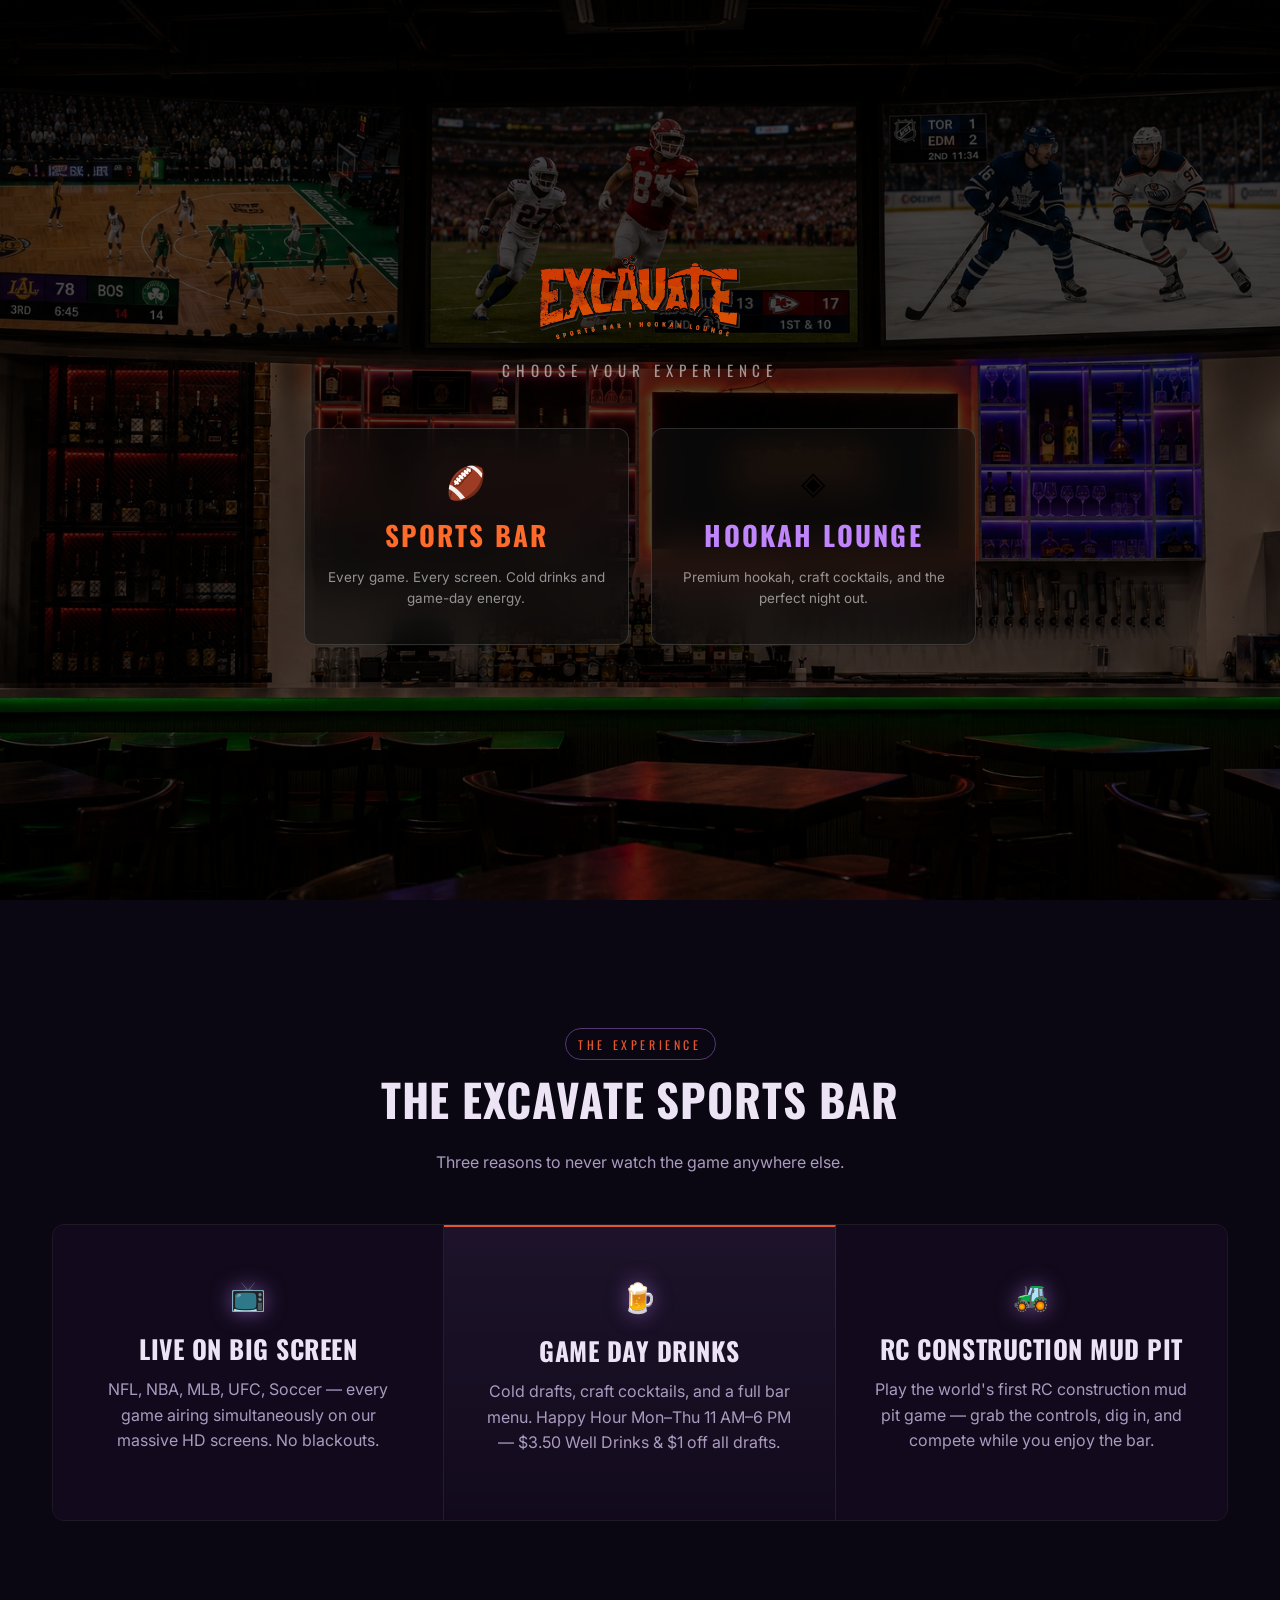
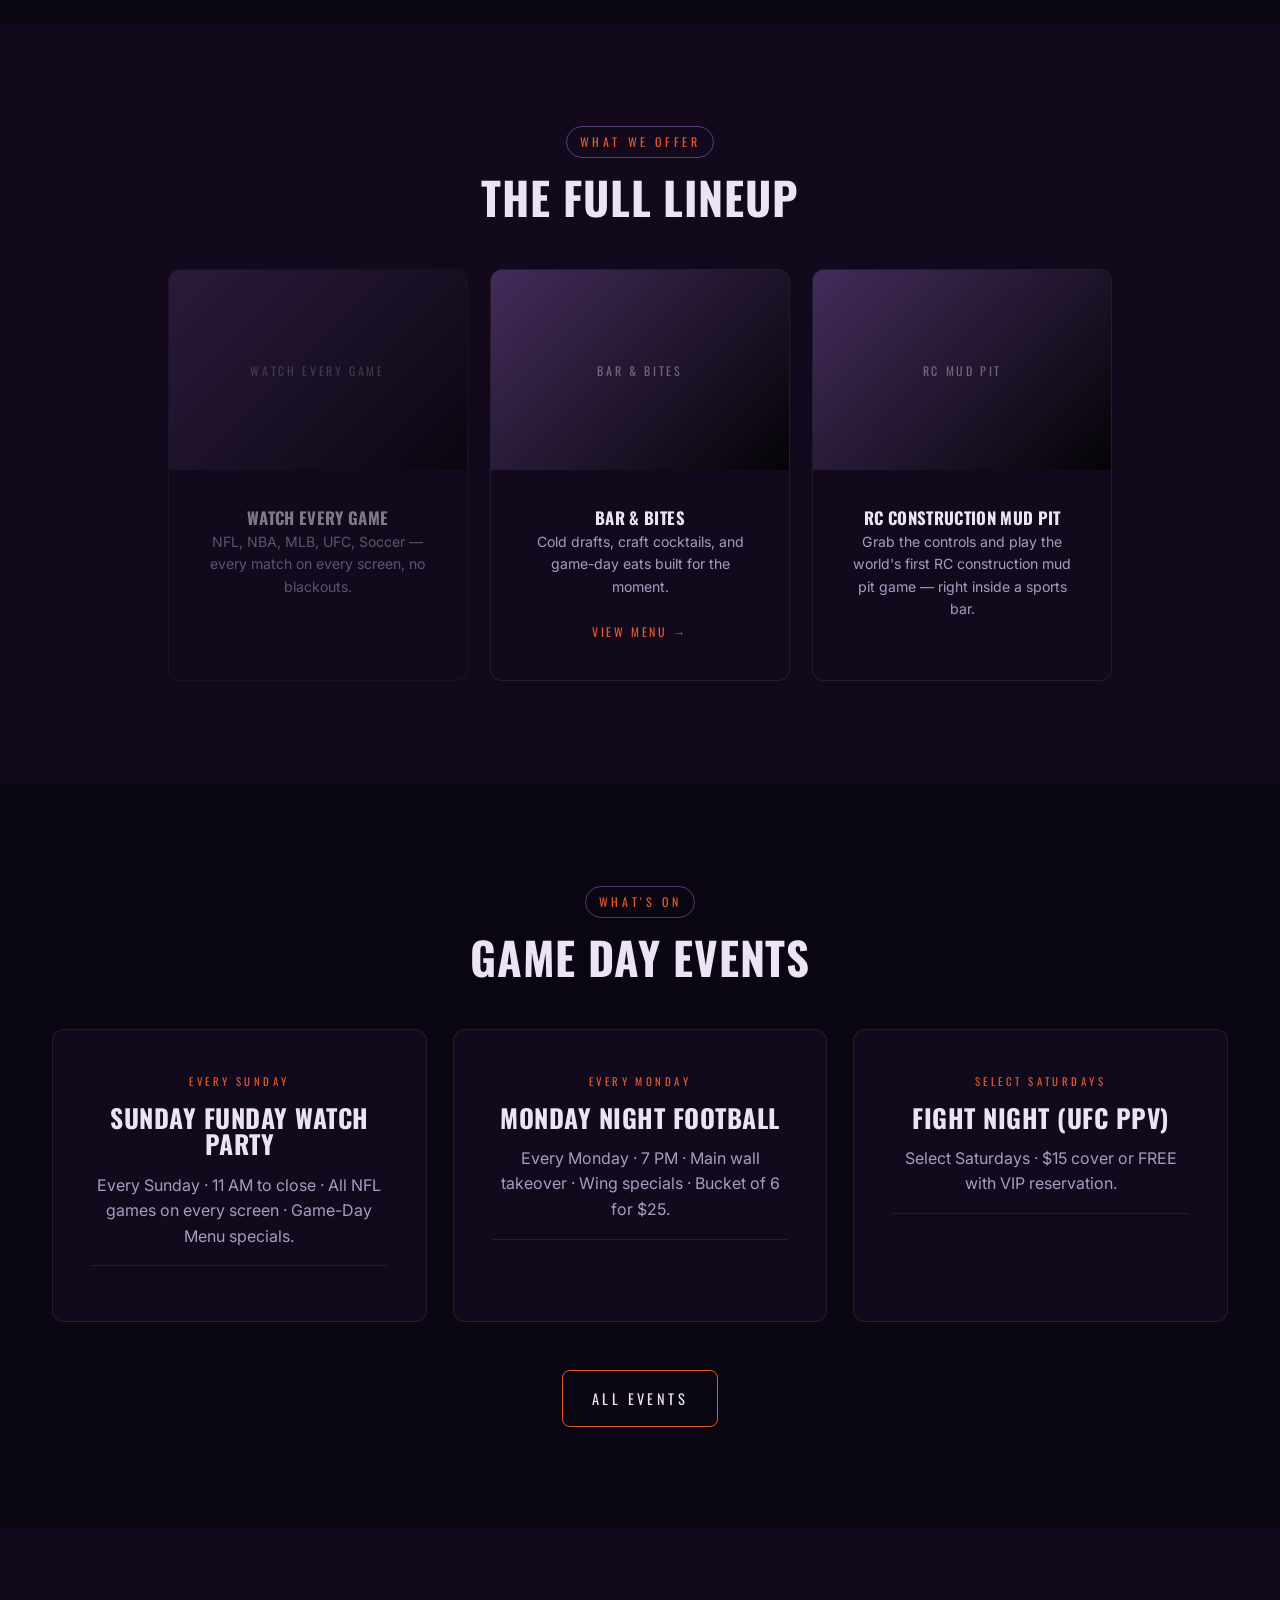
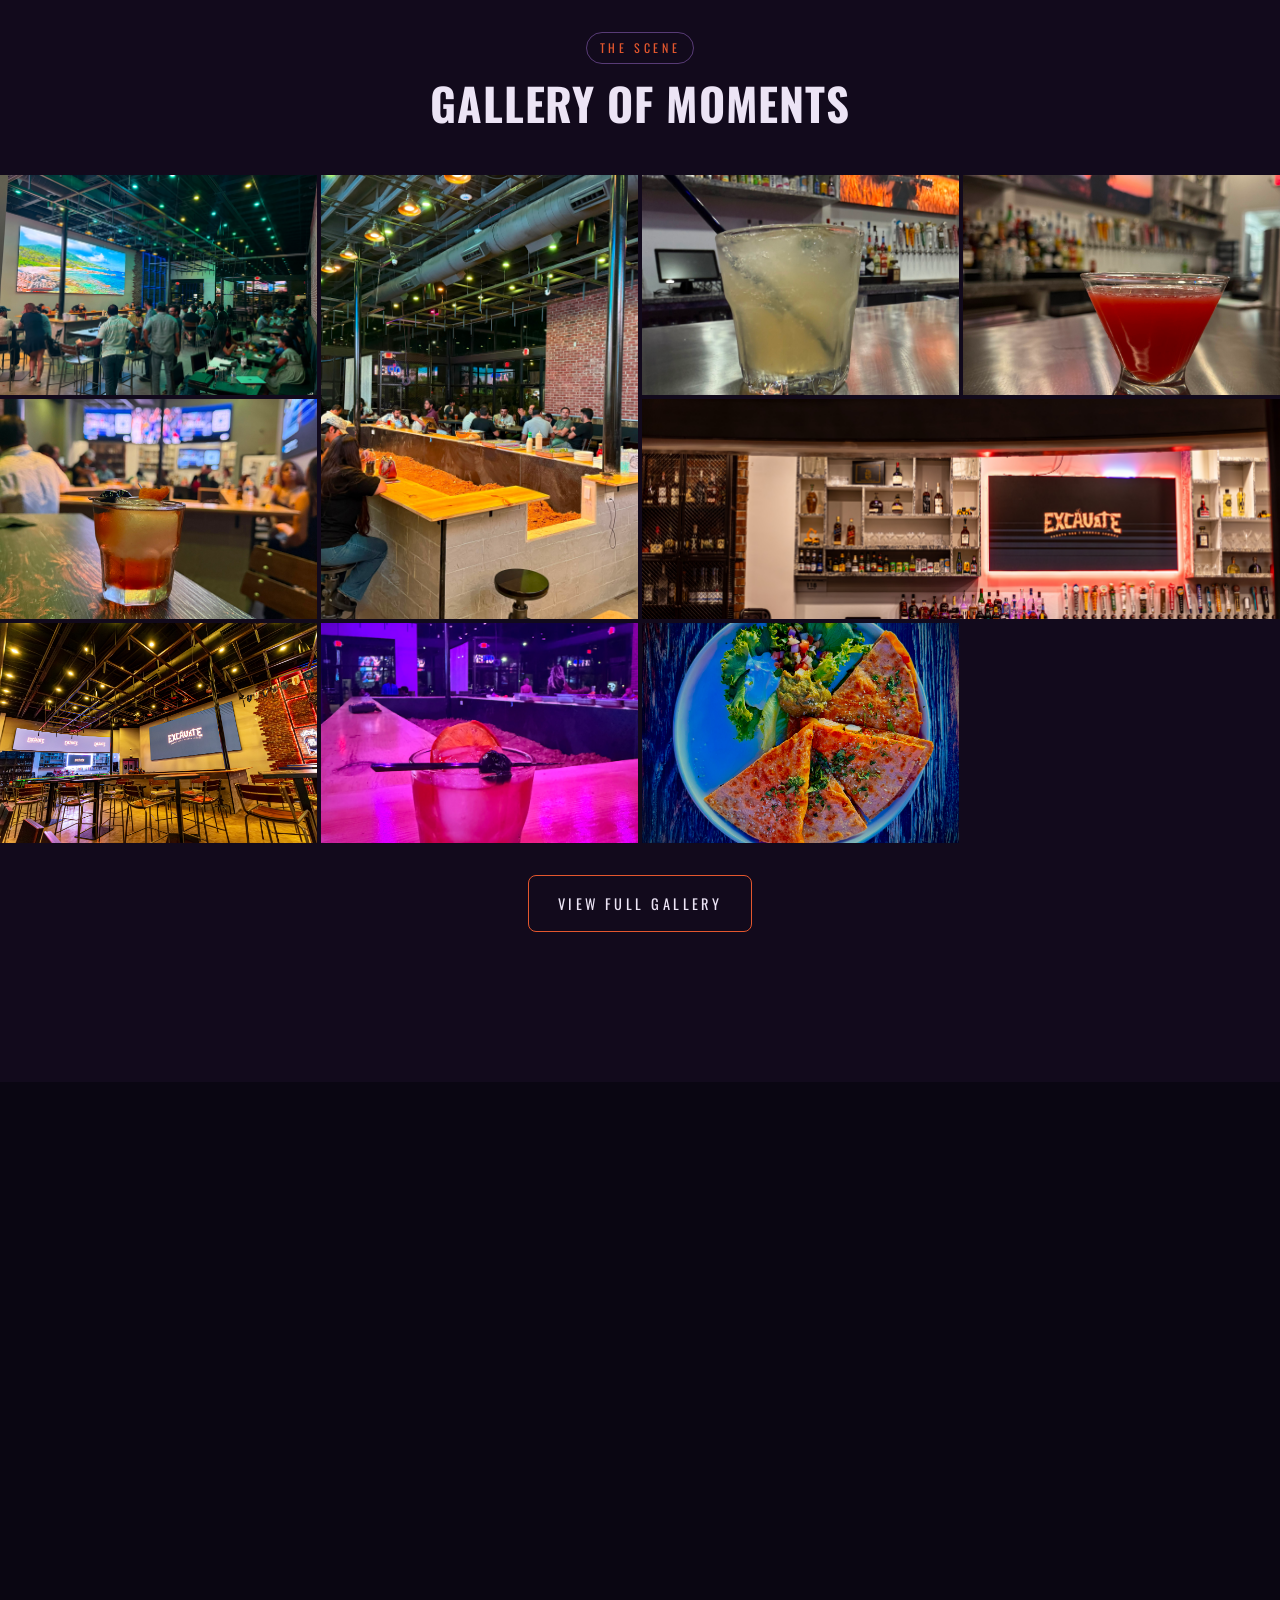
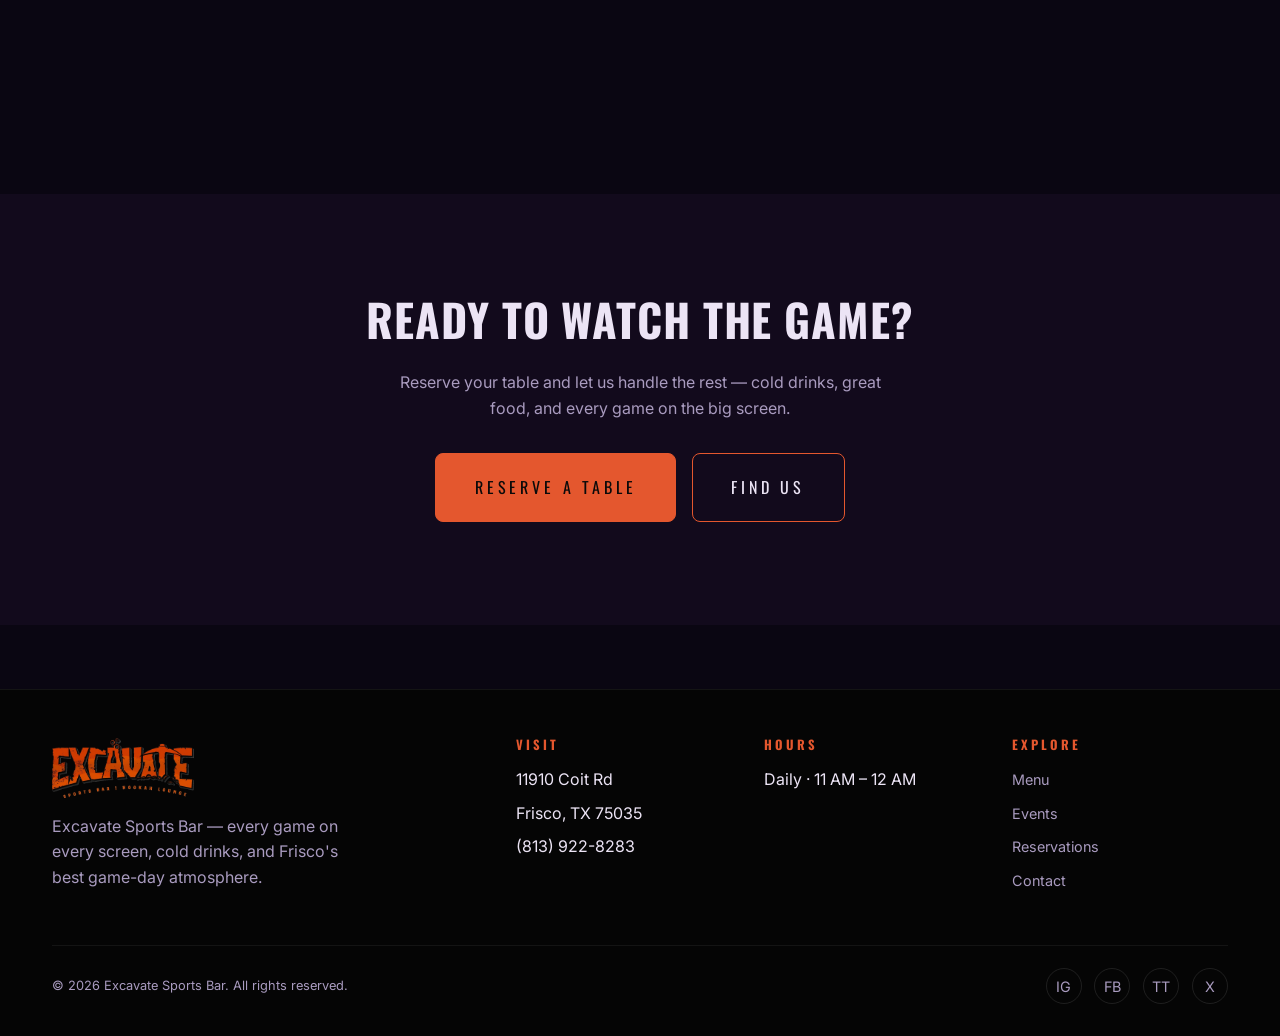
==== commit c5cd59cd: "update the ui changes" ====
--- a/index.html
+++ b/index.html
@@ -3,12 +3,12 @@
 <head>
   <meta charset="UTF-8" />
   <meta name="viewport" content="width=device-width, initial-scale=1.0" />
-  <title>Excavate Hookah Lounge | Frisco, TX — Premium Hookah & Craft Cocktails</title>
-  <meta name="description" content="Excavate Hookah Lounge in Frisco, TX — 40+ premium hookah flavors, craft cocktails, VIP booths, and live DJ nights. Open Sun–Thu 4PM–12AM, Fri–Sat 4PM–2AM. Reserve your table today." />
-  <meta name="keywords" content="hookah lounge Frisco TX, hookah bar Frisco, hookah near me, Excavate hookah, Frisco nightlife, hookah lounge Dallas" />
+  <title>Excavate Sports Bar & Hookah Lounge | Frisco, TX</title>
+  <meta name="description" content="Excavate Sports Bar & Hookah Lounge in Frisco, TX — live sports on massive screens, craft cocktails, premium hookah, and the world's first RC construction mud pit experience. Your game day destination in Frisco." />
+  <meta name="keywords" content="sports bar Frisco TX, hookah lounge Frisco, sports bar near me, Excavate sports bar, Frisco bar, watch party Frisco, hookah bar Dallas" />
   <link rel="canonical" href="https://theexcavate.com/" />
-  <meta property="og:title" content="Excavate Hookah Lounge | Frisco, TX" />
-  <meta property="og:description" content="40+ premium hookah flavors, craft cocktails, and VIP booths in Frisco, TX. Open Sun–Thu 4PM–12AM, Fri–Sat 4PM–2AM." />
+  <meta property="og:title" content="Excavate Sports Bar & Hookah Lounge | Frisco, TX" />
+  <meta property="og:description" content="Live sports on massive screens, craft cocktails, premium hookah, and the world's first RC construction mud pit experience. Frisco's premier sports bar & hookah lounge." />
   <meta property="og:type" content="website" />
   <meta property="og:url" content="https://theexcavate.com/" />
   <meta property="og:image" content="https://theexcavate.com/assets/soft_launch_banner.jpeg" />
@@ -77,7 +77,7 @@
   <!-- HERO — Sports -->
   <header class="hero-sports sports-only">
     <div class="hero-sports-inner">
-      <p class="hero-sports-tagline">Where Every Game Comes Alive</p>
+      <p class="hero-sports-tagline">The World's First RC Construction Mud Pit Sports Bar</p>
       <p class="hero-sports-sub">Every league. Every screen. Frisco's home for game day.</p>
       <div class="cta-row">
         <a href="reserve.html" class="btn btn-solid btn-xl">Reserve a Table</a>
@@ -110,18 +110,18 @@
       <div class="pillars reveal">
         <div class="pillar-card">
           <div class="pillar-icon">📺</div>
-          <h3>Live On Every Screen</h3>
+          <h3>Live On Big Screen</h3>
           <p>NFL, NBA, MLB, UFC, Soccer — every game airing simultaneously on our massive HD screens. No blackouts.</p>
         </div>
         <div class="pillar-card pillar-card--center">
           <div class="pillar-icon">🍺</div>
           <h3>Game Day Drinks</h3>
-          <p>Cold drafts, craft cocktails, and a full bar menu. Happy Hour runs 4–6 PM daily — game day prices, every day.</p>
+          <p>Cold drafts, craft cocktails, and a full bar menu. Happy Hour Mon–Thu 11 AM–6 PM — $3.50 Well Drinks & $1 off all drafts.</p>
         </div>
         <div class="pillar-card">
-          <div class="pillar-icon">🏆</div>
-          <h3>Reserve Your Table</h3>
-          <p>Book your crew a spot before the big game. Private tables available for playoffs, championship nights, and fight nights.</p>
+          <div class="pillar-icon">🚜</div>
+          <h3>RC Construction Mud Pit</h3>
+          <p>Play the world's first RC construction mud pit game — grab the controls, dig in, and compete while you enjoy the bar.</p>
         </div>
       </div>
     </div>
@@ -168,25 +168,23 @@
           <div class="collection-body">
             <h3>Watch Every Game</h3>
             <p>NFL, NBA, MLB, UFC, Soccer — every match on every screen, no blackouts.</p>
-            <span class="collection-link" style="color:var(--text-dim);">Coming Soon</span>
-          </div>
-        </div>
-        <div class="collection-card" style="opacity:0.5; cursor:not-allowed;">
+          </div>
+        </div>
+        <a href="menu.html" class="collection-card">
           <div class="collection-img"><div class="placeholder">Bar &amp; Bites</div></div>
           <div class="collection-body">
             <h3>Bar &amp; Bites</h3>
             <p>Cold drafts, craft cocktails, and game-day eats built for the moment.</p>
-            <span class="collection-link" style="color:var(--text-dim);">Coming Soon</span>
-          </div>
-        </div>
-        <a href="reserve.html" class="collection-card">
-          <div class="collection-img"><div class="placeholder">Private Tables</div></div>
-          <div class="collection-body">
-            <h3>Private Tables</h3>
-            <p>Reserve your crew's spot for the big game — playoffs, championship nights, fight nights.</p>
-            <span class="collection-link">Book Now →</span>
+            <span class="collection-link">View Menu →</span>
           </div>
         </a>
+        <div class="collection-card">
+          <div class="collection-img"><div class="placeholder">RC Mud Pit</div></div>
+          <div class="collection-body">
+            <h3>RC Construction Mud Pit</h3>
+            <p>Grab the controls and play the world's first RC construction mud pit game — right inside a sports bar.</p>
+          </div>
+        </div>
       </div>
     </div>
   </section>
@@ -301,8 +299,8 @@
     </div>
   </section>
 
-  <!-- TESTIMONIALS (hidden) -->
-  <section class="section" style="display:none;">
+  <!-- TESTIMONIALS -->
+  <section class="section">
     <div class="container">
       <div class="text-center mb-3 reveal">
         <span class="eyebrow">Reviews</span>
@@ -311,18 +309,18 @@
       <div class="grid-3 reveal">
         <div class="testimonial-card">
           <div class="t-stars">★★★★★</div>
-          <p>"Best hookah lounge in the city. The atmosphere is unmatched — dim lights, great music, and the staff knows their craft."</p>
-          <span class="t-name">— Alex M.</span>
+          <p>"Hidden gem! We went to watch the FIFA USA vs Paraguay game and were able to watch it on a MASSIVE screen. The seats were comfortable, vibes were great, service was ON POINT, and the food was both delicious and affordable. Will definitely be back, absolutely recommend you try it out."</p>
+          <span class="t-name">— Elizabeth C. · Google Review</span>
         </div>
         <div class="testimonial-card">
           <div class="t-stars">★★★★★</div>
-          <p>"Came for a birthday and they made it unforgettable. VIP booth, custom hookah blends, and cocktails that hit different."</p>
-          <span class="t-name">— Priya K.</span>
+          <p>"Awesome bar with a great atmosphere! The food quality was excellent, and the drinks were awesome. They also have a great happy hour with excellent specials. One of the best features is the large number of TVs throughout the bar — perfect for sports fans. I'll definitely be back!"</p>
+          <span class="t-name">— Shaun R. · Google Review</span>
         </div>
         <div class="testimonial-card">
           <div class="t-stars">★★★★★</div>
-          <p>"This is our go-to spot every weekend. The vibe is always right, the hookah is always fresh, and the crew is always welcoming."</p>
-          <span class="t-name">— Jordan T.</span>
+          <p>"Amazing staff, food, and drinks! Kids had a blast with the trucks! Will be back!! Staff is super friendly!!"</p>
+          <span class="t-name">— Kim S. · Google Review</span>
         </div>
       </div>
     </div>
--- a/styles.css
+++ b/styles.css
@@ -1349,7 +1349,7 @@
   display: flex; align-items: center; justify-content: center;
   overflow: hidden;
   padding: 6rem 1rem 4rem;
-  background-image: url('assets/sportsbar.png');
+  background-image: url('assets/sportsbar.jpeg');
   background-size: cover;
   background-position: center;
   background-repeat: no-repeat;
@@ -1387,7 +1387,7 @@
 .splash {
   position: fixed; inset: 0; z-index: 5000;
   display: flex; align-items: center; justify-content: center;
-  background-image: url('assets/sportsbar.png');
+  background-image: url('assets/sportsbar.jpeg');
   background-size: cover; background-position: center;
   transition: opacity 700ms var(--ease), visibility 700ms var(--ease);
   visibility: visible;
